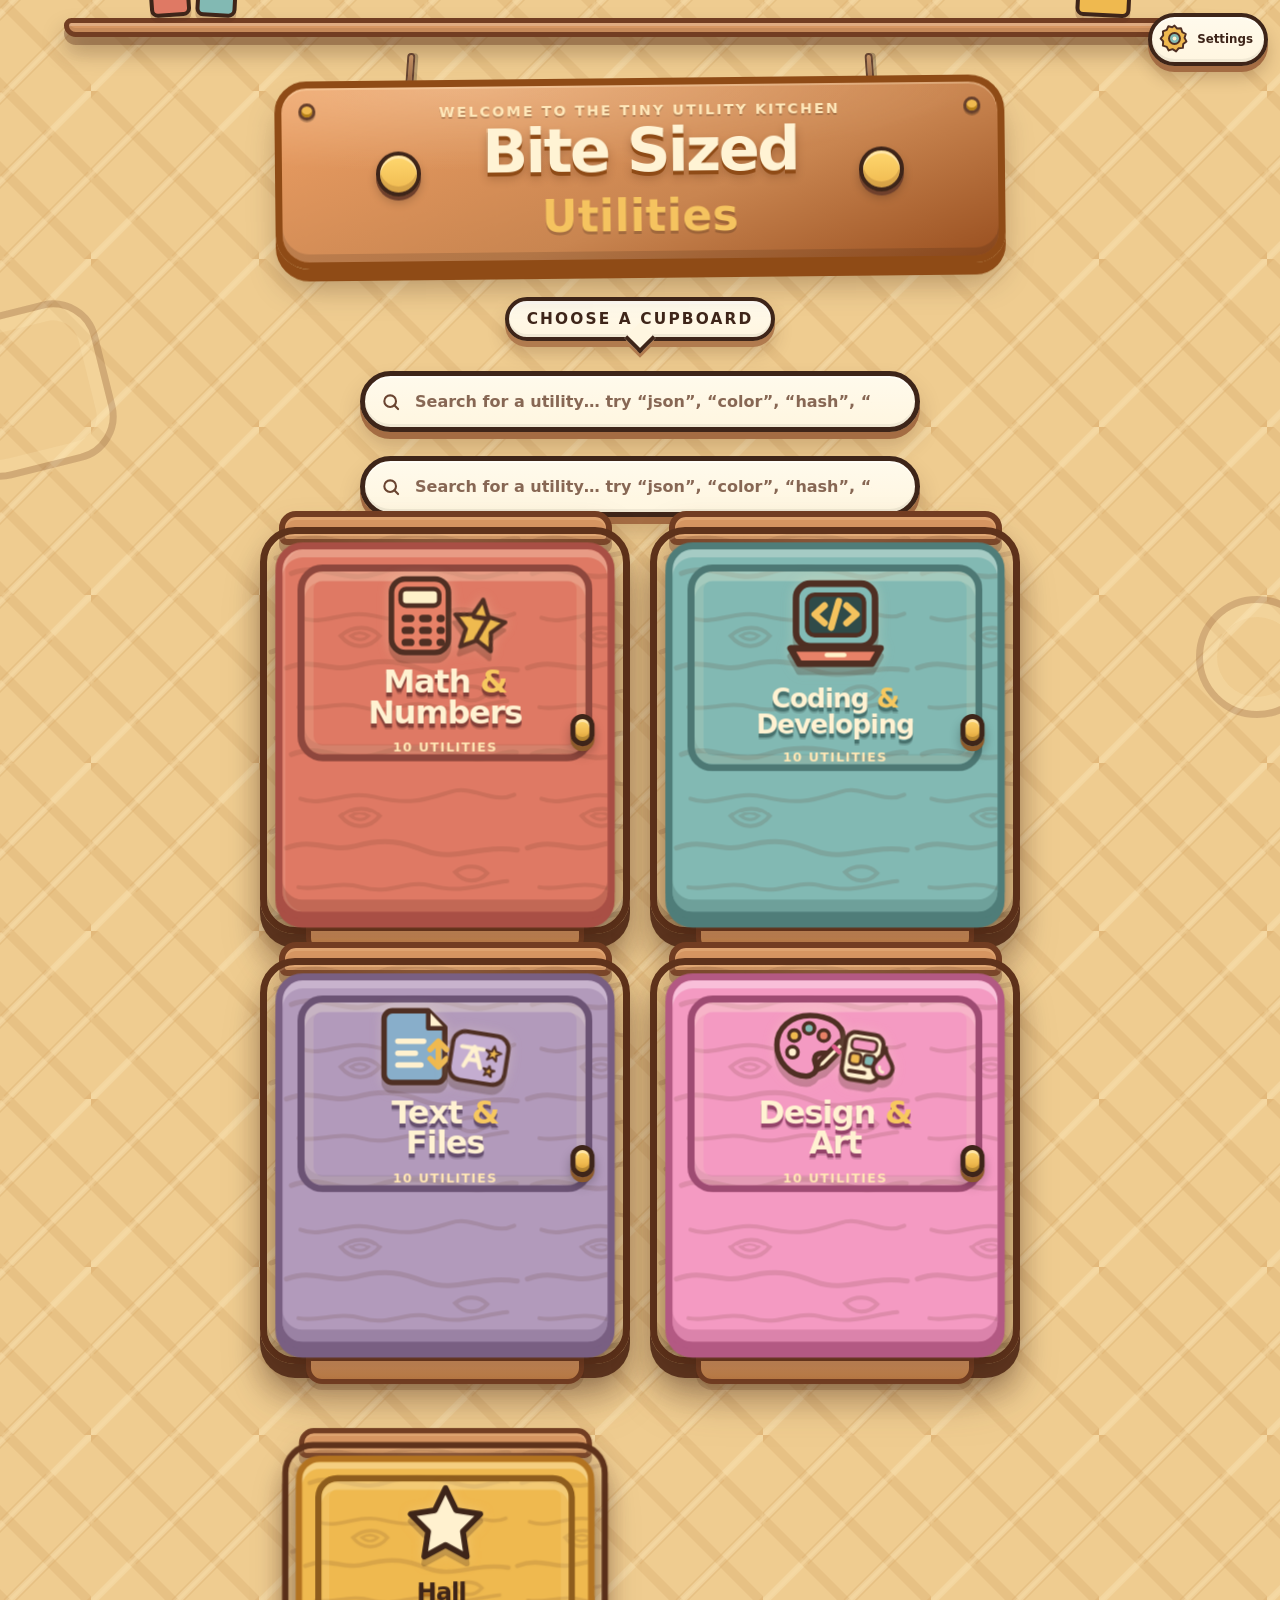
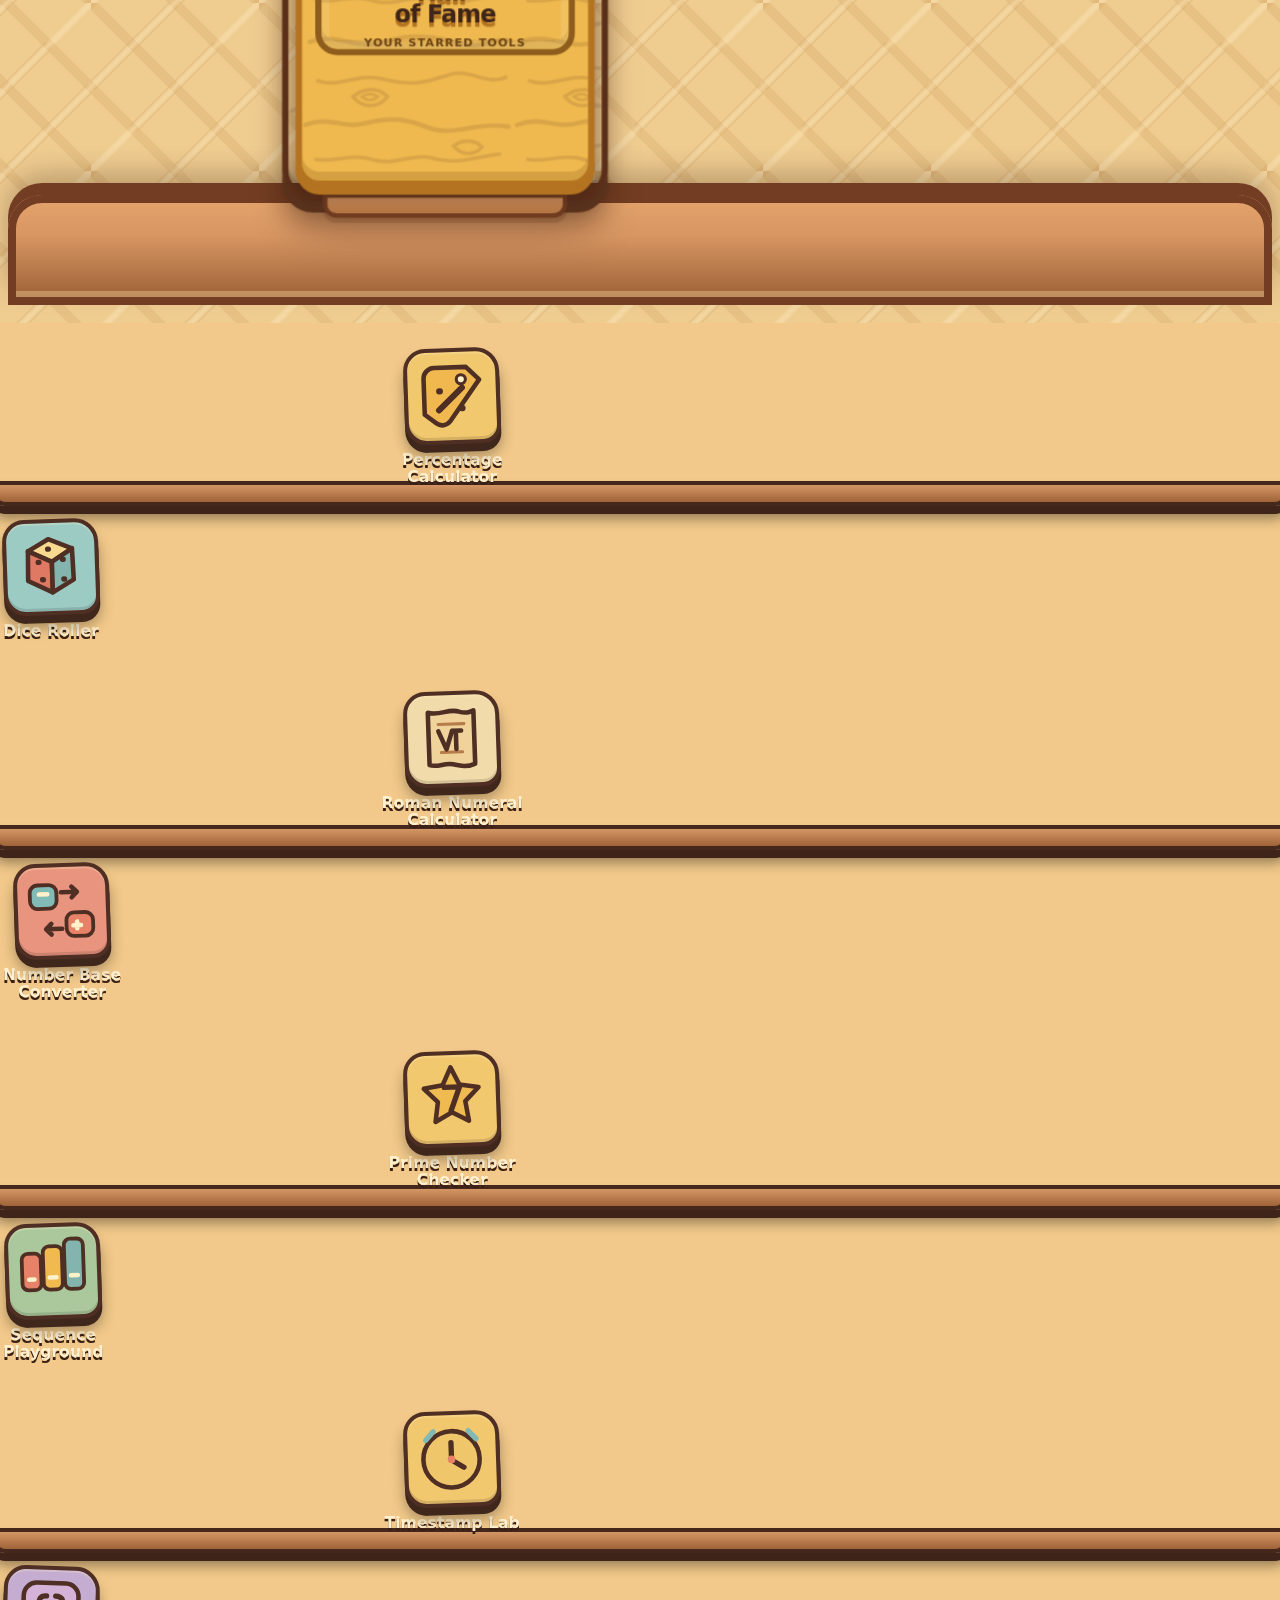
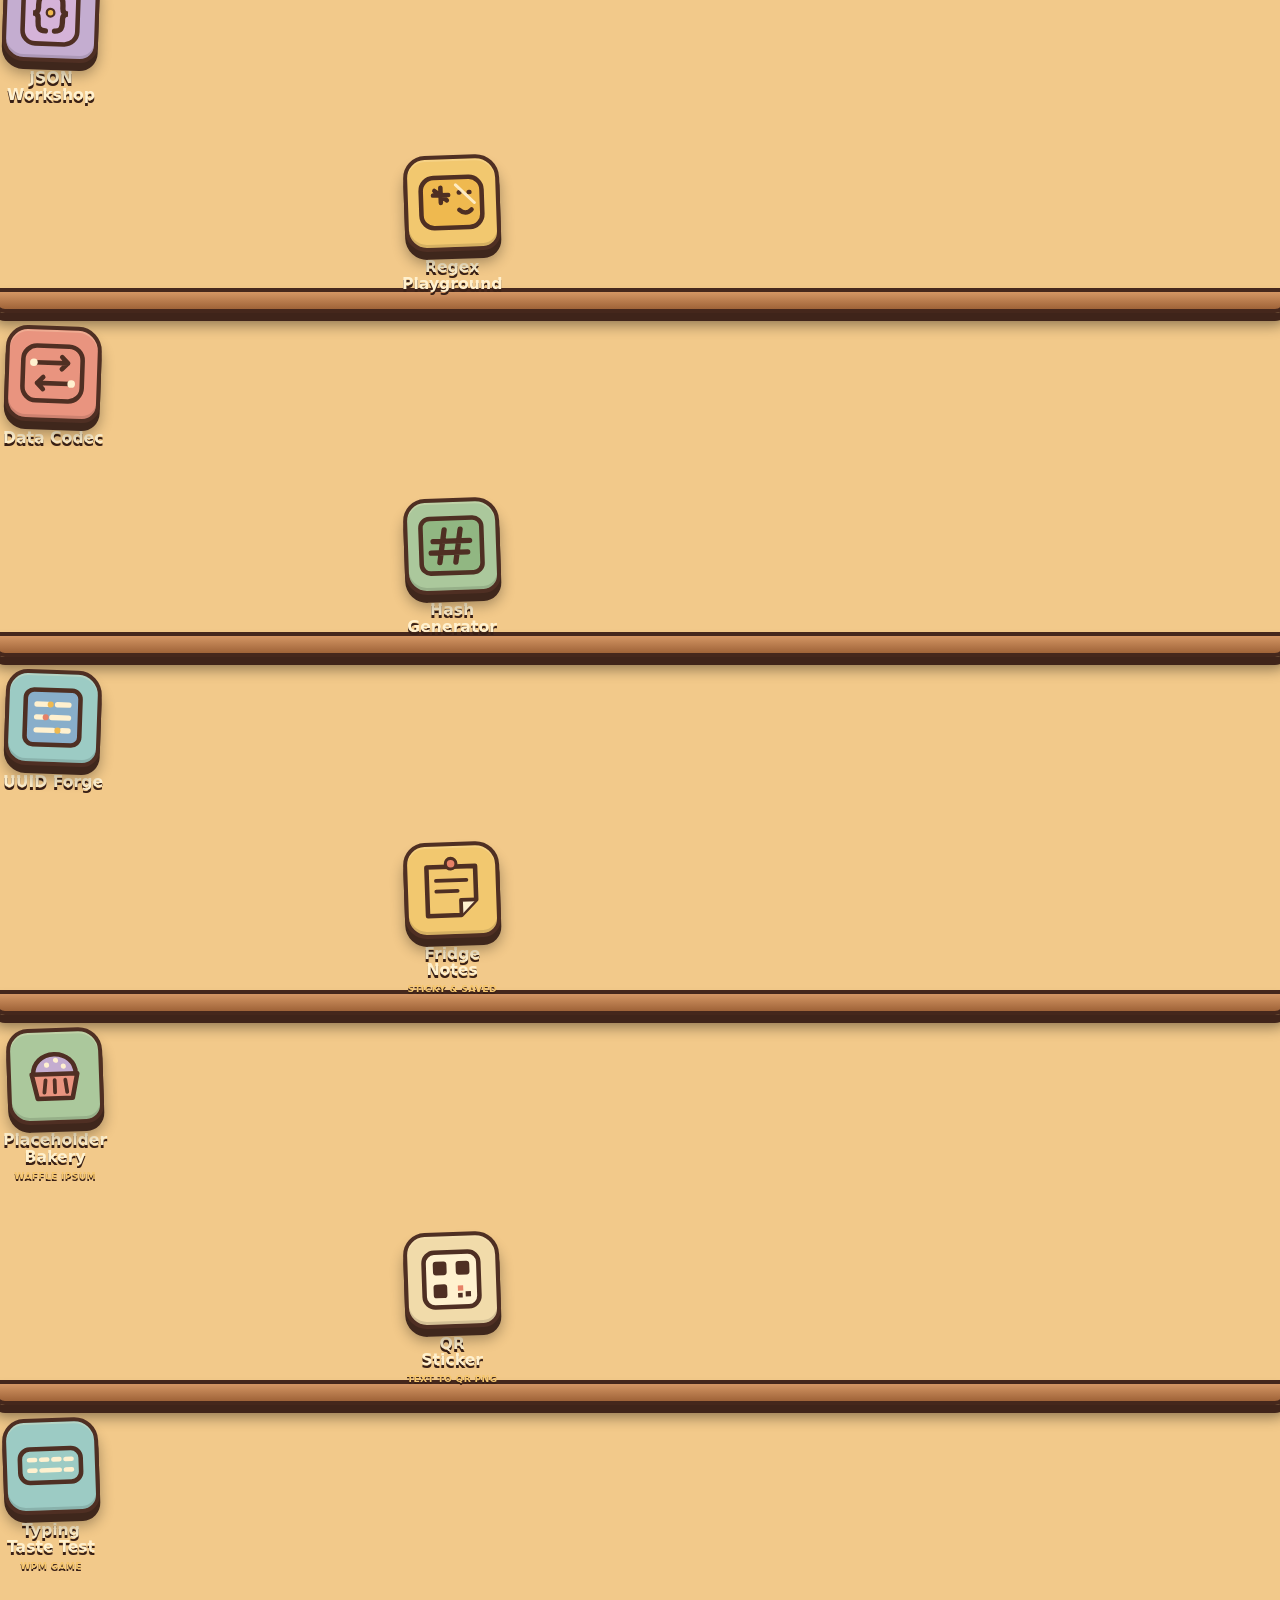
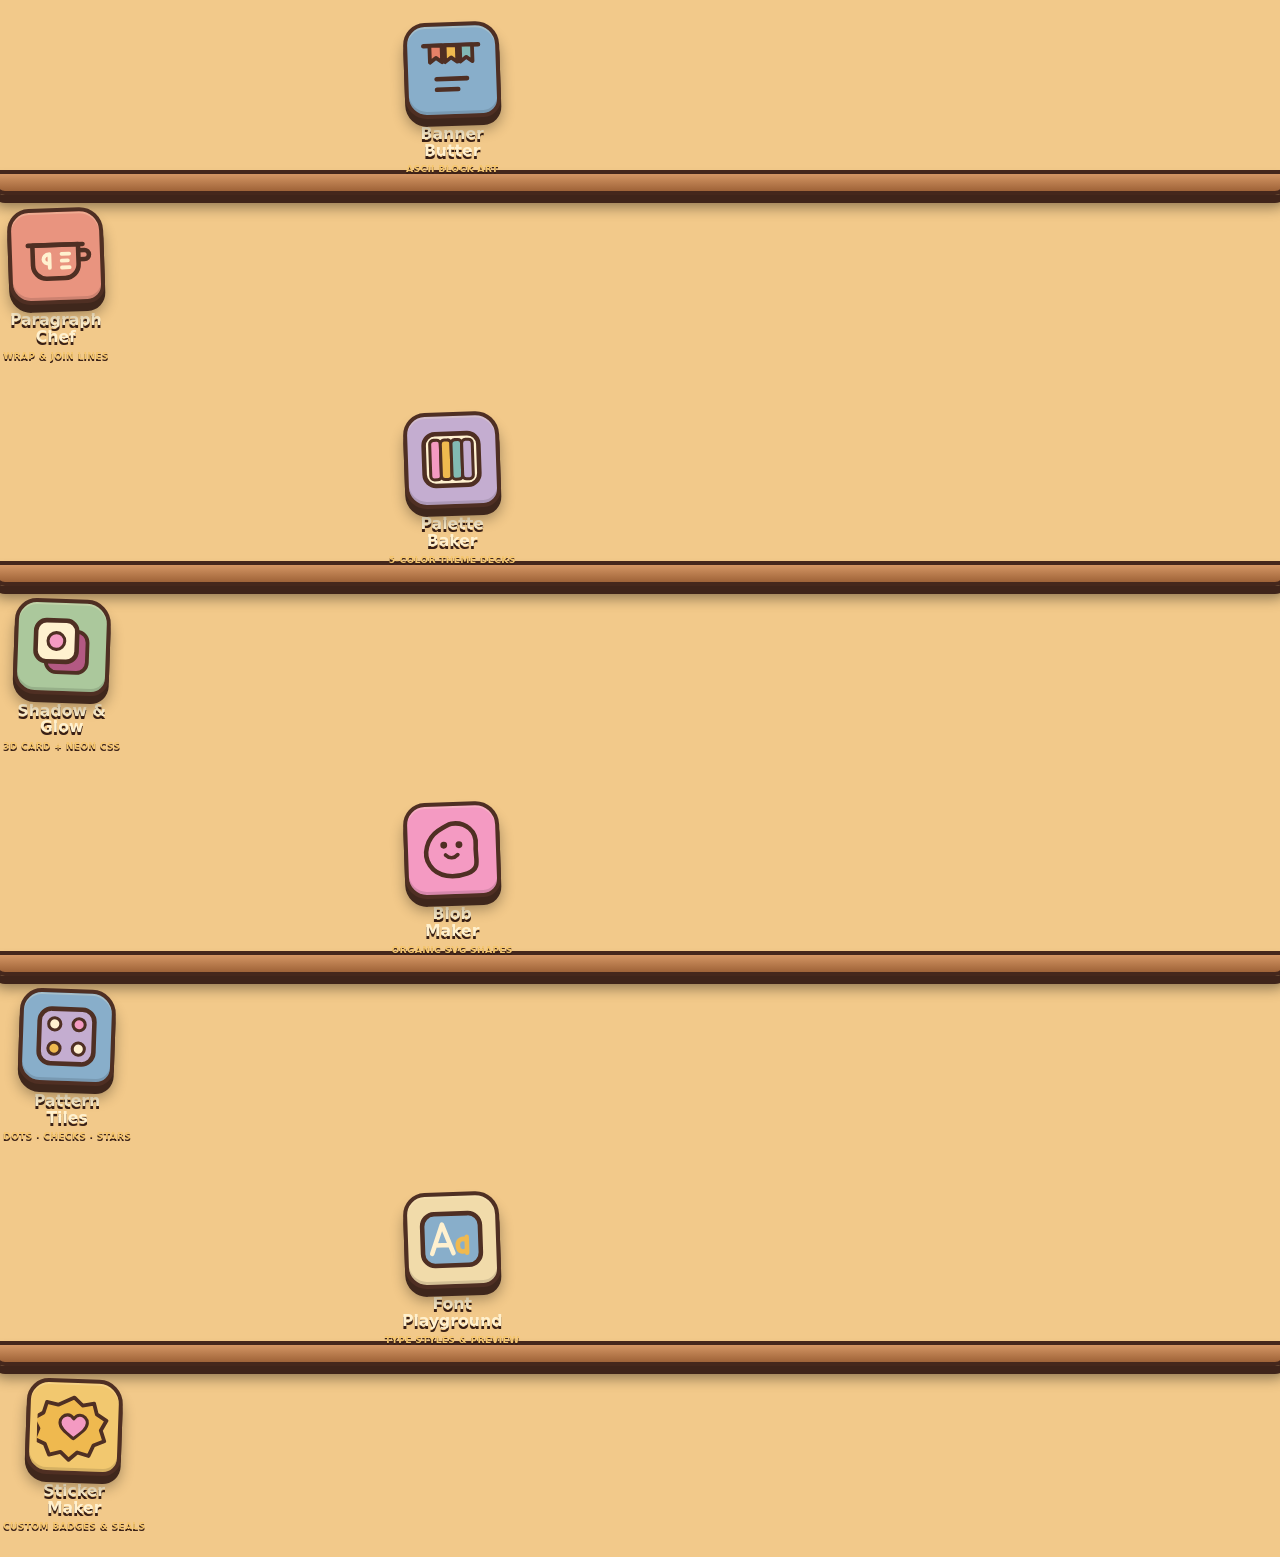
==== mirror/index.html @ 0e084670 "Add downloaded reference site" ====
<!DOCTYPE html>
<html lang="en" style="--theme-main: #c98550; --theme-main-dark: #8f4b16; --honey: #efb94f; --honey-dark: #b88218;"><head>
<meta charset="utf-8"/>
<meta content="width=device-width, initial-scale=1.0" name="viewport"/>
<meta content="no-cache, no-store, must-revalidate" http-equiv="Cache-Control"/>
<meta content="no-cache" http-equiv="Pragma"/>
<meta content="0" http-equiv="Expires"/>
<meta content="A cozy 2.5D kitchen filled with playful bite-sized utilities." name="description"/>
<title>Bite Sized Utilities</title>
<link href="assets/waffle-cup-mascot.webp" rel="icon"/>
<link href="game-v11-q3cd65e58e8.css" rel="stylesheet"/>
<link href="polish-q269fc20343.css" rel="stylesheet"/>
<link href="ui-polish-qba71053b59.css" rel="stylesheet"/>
</head>
<body>
<svg aria-hidden="true" class="svg-sprite">
<symbol id="icon-calculator" viewbox="0 0 96 96">
<rect fill="#e78167" height="80" rx="15" stroke="#4f2f23" stroke-width="6" width="62" x="17" y="8"></rect>
<rect fill="#fff1c9" height="18" rx="6" stroke="#4f2f23" stroke-width="5" width="42" x="27" y="19"></rect>
<path d="M32 51h6m13 0h6m13 0h1M32 64h6m13 0h6m13 0h1M32 77h6m13 0h6m13 0h1" stroke="#4f2f23" stroke-linecap="round" stroke-width="8"></path>
</symbol>
<symbol id="icon-graph" viewbox="0 0 96 96">
<rect fill="#82bbb6" height="70" rx="14" stroke="#4f2f23" stroke-width="6" width="78" x="9" y="12"></rect>
<path d="M24 23v45h54M24 56h54M24 41h54M41 23v45M59 23v45" fill="none" opacity=".9" stroke="#fff0cb" stroke-width="3"></path>
<path d="M25 64c10-2 13-20 23-19 10 2 10 13 18 10 7-3 8-22 14-25" fill="none" stroke="#b84f42" stroke-linecap="round" stroke-linejoin="round" stroke-width="7"></path>
</symbol>
<symbol id="icon-body" viewbox="0 0 96 96">
<path d="M20 83c0-19 11-31 28-31s28 12 28 31" fill="#91b783" stroke="#4f2f23" stroke-linecap="round" stroke-width="6"></path>
<circle cx="48" cy="27" fill="#f3b26d" r="17" stroke="#4f2f23" stroke-width="6"></circle>
<path d="M39 26h2m14 0h2M40 35c5 4 11 4 16 0" fill="none" stroke="#4f2f23" stroke-linecap="round" stroke-width="4"></path>
<path d="M48 59c-9-9-20 3-10 13l10 9 10-9c10-10-1-22-10-13Z" fill="#db6f65" stroke="#4f2f23" stroke-width="4"></path>
</symbol>
<symbol id="icon-fraction" viewbox="0 0 96 96">
<rect fill="#c6a8ca" height="76" rx="16" stroke="#4f2f23" stroke-width="6" width="60" x="18" y="10"></rect>
<path d="M30 49h36" stroke="#4f2f23" stroke-linecap="round" stroke-width="6"></path>
<circle cx="48" cy="30" fill="#fff1c9" r="9" stroke="#4f2f23" stroke-width="4"></circle>
<path d="M41 69h14" stroke="#fff1c9" stroke-linecap="round" stroke-width="10"></path>
</symbol>
<symbol id="icon-percent" viewbox="0 0 96 96">
<path d="M12 25a14 14 0 0 1 14-14h42l17 17-40 54a13 13 0 0 1-18 2L12 72Z" fill="#f0b84f" stroke="#4f2f23" stroke-linejoin="round" stroke-width="6"></path>
<circle cx="61" cy="27" fill="#fff1c9" r="6" stroke="#4f2f23" stroke-width="4"></circle>
<path d="M31 67 62 38M32 42h1m28 23h1" stroke="#4f2f23" stroke-linecap="round" stroke-width="8"></path>
</symbol>
<symbol id="icon-dice" viewbox="0 0 96 96">
<path d="m19 27 27-15 31 13-27 17Z" fill="#f7d98f" stroke="#4f2f23" stroke-linejoin="round" stroke-width="6"></path>
<path d="m19 27 31 15v40L18 66Z" fill="#df7964" stroke="#4f2f23" stroke-linejoin="round" stroke-width="6"></path>
<path d="m50 42 27-17 1 41-28 16Z" fill="#83b4ad" stroke="#4f2f23" stroke-linejoin="round" stroke-width="6"></path>
<path d="M32 42h1m4 23h1m26-26h1m0 26h1M45 25h1" stroke="#4f2f23" stroke-linecap="round" stroke-width="7"></path>
</symbol>
<symbol id="icon-roman" viewbox="0 0 96 96">
<path d="M18 13c15 5 28-5 41 0 9 3 14 1 19-1v70c-11 5-21 2-29 0-11-3-20 4-31 0Z" fill="#efd39b" stroke="#4f2f23" stroke-linejoin="round" stroke-width="6"></path>
<path d="M31 29h34M34 66h28" stroke="#b77c49" stroke-linecap="round" stroke-width="4"></path>
<path d="m31 38 10 24 8-24m5 0v24m-5-24h12" fill="none" stroke="#4f2f23" stroke-linecap="round" stroke-linejoin="round" stroke-width="6"></path>
</symbol>
<symbol id="icon-base" viewbox="0 0 96 96">
<rect fill="#82bbb6" height="31" rx="10" stroke="#4f2f23" stroke-width="5" width="35" x="7" y="14"></rect>
<rect fill="#e78167" height="31" rx="10" stroke="#4f2f23" stroke-width="5" width="35" x="54" y="51"></rect>
<path d="M48 24h21l-7-7m7 7-7 7M48 72H27l7 7m-7-7 7-7" fill="none" stroke="#4f2f23" stroke-linecap="round" stroke-linejoin="round" stroke-width="6"></path>
<path d="M19 26h11M68 63v9m-5-4h10" stroke="#fff1c9" stroke-linecap="round" stroke-width="6"></path>
</symbol>
<symbol id="icon-prime" viewbox="0 0 96 96">
<path d="m48 7 11 23 25 4-18 18 4 26-22-12-22 12 4-26-18-18 25-4Z" fill="#efba4f" stroke="#4f2f23" stroke-linejoin="round" stroke-width="6"></path>
<path d="M39 33h20L47 64" fill="none" stroke="#4f2f23" stroke-linecap="round" stroke-linejoin="round" stroke-width="7"></path>
</symbol>
<symbol id="icon-sequence" viewbox="0 0 96 96">
<rect fill="#e78167" height="48" rx="8" stroke="#4f2f23" stroke-width="5" width="25" x="8" y="25"></rect>
<rect fill="#f0ba50" height="57" rx="8" stroke="#4f2f23" stroke-width="5" width="25" x="36" y="16"></rect>
<rect fill="#83b4ad" height="66" rx="8" stroke="#4f2f23" stroke-width="5" width="25" x="64" y="7"></rect>
<path d="M17 59h7M44 57h9M72 55h9" stroke="#fff1c9" stroke-linecap="round" stroke-width="6"></path>
</symbol>
<symbol id="icon-codehub" viewbox="0 0 96 96">
<rect fill="#82bbb6" height="57" rx="13" stroke="#4f2f23" stroke-width="6" width="72" x="12" y="11"></rect>
<rect fill="#2f4b49" height="37" rx="7" stroke="#4f2f23" stroke-width="4" width="52" x="22" y="21"></rect>
<path d="m38 31-9 8 9 8m20-16 9 8-9 8m-7-20-7 24" fill="none" stroke="#f4c25d" stroke-linecap="round" stroke-linejoin="round" stroke-width="6"></path>
<path d="M7 70h82l-8 14H15Z" fill="#e78167" stroke="#4f2f23" stroke-linejoin="round" stroke-width="6"></path>
<path d="M40 76h16" stroke="#fff1c9" stroke-linecap="round" stroke-width="4"></path>
</symbol>
<symbol id="icon-json" viewbox="0 0 96 96">
<rect fill="#d5b3d8" height="80" rx="17" stroke="#4f2f23" stroke-width="6" width="72" x="12" y="8"></rect>
<path d="M42 25c-9 0-10 5-10 12v4c0 5-3 7-7 7 4 0 7 2 7 7v4c0 7 1 12 10 12M54 25c9 0 10 5 10 12v4c0 5 3 7 7 7-4 0-7 2-7 7v4c0 7-1 12-10 12" fill="none" stroke="#4f2f23" stroke-linecap="round" stroke-width="7"></path>
<circle cx="48" cy="47" fill="#efb94f" r="5" stroke="#4f2f23" stroke-width="3"></circle>
</symbol>
<symbol id="icon-regex" viewbox="0 0 96 96">
<rect fill="#efb94f" height="66" rx="17" stroke="#4f2f23" stroke-width="6" width="80" x="8" y="15"></rect>
<path d="M24 38h20M34 28v20m-8-16 16 13M58 35h1m12 0h1M58 58c5 5 11 5 16 0" fill="none" stroke="#4f2f23" stroke-linecap="round" stroke-width="6"></path>
<path d="m54 25 24 24" opacity=".9" stroke="#fff1cf" stroke-linecap="round" stroke-width="4"></path>
</symbol>
<symbol id="icon-codec" viewbox="0 0 96 96">
<rect fill="#e9947f" height="72" rx="18" stroke="#4f2f23" stroke-width="6" width="78" x="9" y="12"></rect>
<path d="M25 34h43l-8-8m8 8-8 8M71 61H28l8 8m-8-8 8-8" fill="none" stroke="#4f2f23" stroke-linecap="round" stroke-linejoin="round" stroke-width="6"></path>
<circle cx="23" cy="34" fill="#fff1cf" r="5"></circle>
<circle cx="73" cy="61" fill="#fff1cf" r="5"></circle>
</symbol>
<symbol id="icon-hash" viewbox="0 0 96 96">
<path d="M20 12h56a12 12 0 0 1 12 12v48a12 12 0 0 1-12 12H20A12 12 0 0 1 8 72V24a12 12 0 0 1 12-12Z" fill="#91b782" stroke="#4f2f23" stroke-width="6"></path>
<path d="m39 27-7 43m28-43-7 43M24 42h48M21 57h48" fill="none" stroke="#4f2f23" stroke-linecap="round" stroke-width="7"></path>
</symbol>
<symbol id="icon-uuid" viewbox="0 0 96 96">
<path d="M12 23a11 11 0 0 1 11-11h50a11 11 0 0 1 11 11v50a11 11 0 0 1-11 11H23a11 11 0 0 1-11-11Z" fill="#88aeca" stroke="#4f2f23" stroke-width="6"></path>
<path d="M27 31h15m12 0h15M27 48h8m12 0h22M27 65h22m12 0h8" stroke="#fff1cf" stroke-linecap="round" stroke-width="7"></path>
<circle cx="45" cy="31" fill="#efb94f" r="4"></circle><circle cx="39" cy="48" fill="#e78167" r="4"></circle><circle cx="55" cy="65" fill="#efb94f" r="4"></circle>
</symbol>
<symbol id="icon-jwt" viewbox="0 0 96 96">
<rect fill="#c4add0" height="62" rx="17" stroke="#4f2f23" stroke-width="6" width="80" x="8" y="17"></rect>
<rect fill="#e78167" height="38" rx="7" stroke="#4f2f23" stroke-width="4" width="20" x="18" y="29"></rect>
<rect fill="#efb94f" height="38" rx="7" stroke="#4f2f23" stroke-width="4" width="20" x="42" y="29"></rect>
<rect fill="#82b9b3" height="38" rx="6" stroke="#4f2f23" stroke-width="4" width="12" x="66" y="29"></rect>
<path d="M25 41h6m-6 12h6m24-12h1m-1 12h1" stroke="#fff1cf" stroke-linecap="round" stroke-width="5"></path>
</symbol>
<symbol id="icon-diff" viewbox="0 0 96 96">
<path d="M11 15h39a10 10 0 0 1 10 10v55H21A10 10 0 0 1 11 70Z" fill="#e9947f" stroke="#4f2f23" stroke-width="6"></path>
<path d="M39 20h36a10 10 0 0 1 10 10v51H49a10 10 0 0 1-10-10Z" fill="#91b782" stroke="#4f2f23" stroke-width="6"></path>
<path d="M52 39h21M52 53h21M52 67h12" stroke="#fff1cf" stroke-linecap="round" stroke-width="5"></path>
<path d="M18 43h13m-7-7v14" stroke="#4f2f23" stroke-linecap="round" stroke-width="5"></path>
</symbol>
<symbol id="icon-markdown" viewbox="0 0 96 96">
<rect fill="#88aeca" height="68" rx="17" stroke="#4f2f23" stroke-width="6" width="80" x="8" y="14"></rect>
<path d="M22 62V34l13 15 13-15v28M60 35v21m-9-9 9 10 10-10" fill="none" stroke="#fff1cf" stroke-linecap="round" stroke-linejoin="round" stroke-width="7"></path>
</symbol>
<symbol id="icon-timestamp" viewbox="0 0 96 96">
<circle cx="48" cy="49" fill="#f0c66b" r="37" stroke="#4f2f23" stroke-width="6"></circle>
<path d="M48 27v23l16 10" fill="none" stroke="#4f2f23" stroke-linecap="round" stroke-linejoin="round" stroke-width="7"></path>
<path d="M25 12 15 23m56-11 10 11" stroke="#82b9b3" stroke-linecap="round" stroke-width="7"></path>
<circle cx="48" cy="49" fill="#e78167" r="5"></circle>
</symbol>
<symbol id="icon-files" viewbox="0 0 96 96">
<path d="M18 9h39l18 18v51a9 9 0 0 1-9 9H18a9 9 0 0 1-9-9V18a9 9 0 0 1 9-9Z" fill="#88aeca" stroke="#4f2f23" stroke-linejoin="round" stroke-width="6"></path>
<path d="M57 9v19h18" fill="#fff1cf" stroke="#4f2f23" stroke-linejoin="round" stroke-width="5"></path>
<path d="M24 42h28m-28 13h19m-19 13h25" stroke="#fff1cf" stroke-linecap="round" stroke-width="6"></path>
<path d="m59 51 9-9 9 9m-9-9v27m9-8-9 9-9-9" fill="none" stroke="#efb94f" stroke-linecap="round" stroke-linejoin="round" stroke-width="6"></path>
</symbol>
<symbol id="icon-textfilters" viewbox="0 0 96 96">
<rect fill="#c4add0" height="70" rx="18" stroke="#4f2f23" stroke-width="6" width="80" x="8" y="13"></rect>
<path d="M22 35h31M28 62l12-29 12 29M32 52h16" fill="none" stroke="#fff1cf" stroke-linecap="round" stroke-linejoin="round" stroke-width="6"></path>
<path d="m68 28 3 7 8 2-7 4 1 8-6-5-7 4 3-8-6-5 8 1Zm-3 29 2 5 6 1-5 3 1 6-5-4-5 3 2-6-4-4 6 1Z" fill="#efb94f" stroke="#4f2f23" stroke-linejoin="round" stroke-width="3"></path>
</symbol>
<symbol id="icon-wordcount" viewbox="0 0 96 96">
<rect fill="#88aeca" height="52" rx="16" stroke="#4f2f23" stroke-width="6" width="68" x="14" y="30"></rect>
<circle cx="48" cy="56" fill="#fff1cf" r="15" stroke="#4f2f23" stroke-width="5"></circle>
<path d="m48 56 8-8" stroke="#e78167" stroke-linecap="round" stroke-width="5"></path>
<path d="M34 30c0-9 6-14 14-14s14 5 14 14" fill="none" stroke="#4f2f23" stroke-linecap="round" stroke-width="6"></path>
<path d="M30 68h-4m40 0h-4" stroke="#4f2f23" stroke-linecap="round" stroke-width="5"></path>
</symbol>
<symbol id="icon-findreplace" viewbox="0 0 96 96">
<circle cx="40" cy="40" fill="#9ccbc4" r="24" stroke="#4f2f23" stroke-width="6"></circle>
<path d="m58 58 18 18" stroke="#4f2f23" stroke-linecap="round" stroke-width="9"></path>
<path d="M31 44c0-7 5-11 10-11m14 14c-1 6-6 10-12 10" fill="none" stroke="#fff1cf" stroke-linecap="round" stroke-width="5"></path>
<path d="M41 27l3 6h-7Zm-1 32-3-6h7Z" fill="#fff1cf" stroke="#4f2f23" stroke-width="2"></path>
</symbol>
<symbol id="icon-notes" viewbox="0 0 96 96">
<path d="M16 18h64v44l-20 20H16Z" fill="#f2c86f" stroke="#4f2f23" stroke-linejoin="round" stroke-width="6"></path>
<path d="M80 62H60v20" fill="#fff1cf" stroke="#4f2f23" stroke-linejoin="round" stroke-width="5"></path>
<path d="M28 36h40M28 50h28" stroke="#4f2f23" stroke-linecap="round" stroke-width="5"></path>
<circle cx="48" cy="14" fill="#e78167" r="7" stroke="#4f2f23" stroke-width="4"></circle>
</symbol>
<symbol id="icon-bakery" viewbox="0 0 96 96">
<path d="M20 46c0-15 12-26 28-26s28 11 28 26" fill="#c4add0" stroke="#4f2f23" stroke-linecap="round" stroke-width="6"></path>
<path d="M18 46h60l-7 32H25Z" fill="#e9947f" stroke="#4f2f23" stroke-linejoin="round" stroke-width="6"></path>
<path d="M36 54l-2 16m14-16v16m14-16 2 16" stroke="#4f2f23" stroke-linecap="round" stroke-width="5"></path>
<circle cx="38" cy="34" fill="#fff1cf" r="3.4"></circle><circle cx="50" cy="28" fill="#fff1cf" r="3.4"></circle><circle cx="60" cy="36" fill="#fff1cf" r="3.4"></circle>
</symbol>
<symbol id="icon-qr" viewbox="0 0 96 96">
<rect fill="#fff1cf" height="72" rx="14" stroke="#4f2f23" stroke-width="6" width="72" x="12" y="12"></rect>
<rect fill="#4f2f23" height="18" rx="4" width="18" x="24" y="24"></rect><rect fill="#4f2f23" height="18" rx="4" width="18" x="54" y="24"></rect>
<rect fill="#4f2f23" height="18" rx="4" width="18" x="24" y="54"></rect><rect fill="#e78167" height="7" width="7" x="56" y="56"></rect>
<rect fill="#4f2f23" height="7" width="7" x="66" y="64"></rect><rect fill="#4f2f23" height="6" width="6" x="56" y="66"></rect>
</symbol>
<symbol id="icon-emoji" viewbox="0 0 96 96">
<circle cx="48" cy="48" fill="#f2c86f" r="34" stroke="#4f2f23" stroke-width="6"></circle>
<circle cx="37" cy="41" fill="#4f2f23" r="4.5"></circle><circle cx="59" cy="41" fill="#4f2f23" r="4.5"></circle>
<path d="M33 57c4 7 10 10 15 10s11-3 15-10" fill="none" stroke="#4f2f23" stroke-linecap="round" stroke-width="6"></path>
<circle cx="28" cy="52" fill="#e78167" opacity=".75" r="4"></circle><circle cx="68" cy="52" fill="#e78167" opacity=".75" r="4"></circle>
</symbol>
<symbol id="icon-typing" viewbox="0 0 96 96">
<rect fill="#9ccbc4" height="44" rx="13" stroke="#4f2f23" stroke-width="6" width="80" x="8" y="26"></rect>
<path d="M20 40h8m8 0h8m8 0h8m8 0h8M20 54h8m8 0h24m8 0h8" stroke="#fff1cf" stroke-linecap="round" stroke-width="6"></path>
</symbol>
<symbol id="icon-speedread" viewbox="0 0 96 96">
<path d="M48 26c-8-7-19-9-30-8v52c11-1 22 1 30 8 8-7 19-9 30-8V18c-11-1-22 1-30 8Z" fill="#88aeca" stroke="#4f2f23" stroke-linejoin="round" stroke-width="6"></path>
<path d="M48 26v52" stroke="#4f2f23" stroke-width="5"></path>
<path d="M26 36h12m-12 12h12m20-12h12m-12 12h12" stroke="#fff1cf" stroke-linecap="round" stroke-width="5"></path>
<path d="M10 12h20M6 20h16" stroke="#e78167" stroke-linecap="round" stroke-width="5"></path>
</symbol>
<symbol id="icon-sifter" viewbox="0 0 96 96">
<path d="M20 34h56l-8 30a14 14 0 0 1-13 10H41a14 14 0 0 1-13-10Z" fill="#9ccbc4" stroke="#4f2f23" stroke-linejoin="round" stroke-width="6"></path>
<path d="M14 34h68" stroke="#4f2f23" stroke-linecap="round" stroke-width="6"></path>
<path d="M36 46v16m12-16v16m12-16v16" stroke="#fff1cf" stroke-linecap="round" stroke-width="5"></path>
<circle cx="40" cy="76" fill="#efb94f" r="3"></circle><circle cx="52" cy="80" fill="#efb94f" r="3"></circle><circle cx="60" cy="74" fill="#efb94f" r="3"></circle>
</symbol>
<symbol id="icon-letterlab" viewbox="0 0 96 96">
<path d="M38 12h20M42 12v22L22 70a12 12 0 0 0 11 16h30a12 12 0 0 0 11-16L54 34V12" fill="#c4add0" stroke="#4f2f23" stroke-linejoin="round" stroke-width="6"></path>
<path d="M32 62h32l6 12a8 8 0 0 1-7 10H33a8 8 0 0 1-7-10Z" fill="#e78167" stroke="#4f2f23" stroke-linejoin="round" stroke-width="5"></path>
<path d="M42 70h12m-9 8h8" stroke="#fff1cf" stroke-linecap="round" stroke-width="5"></path>
</symbol>
<symbol id="icon-ladle" viewbox="0 0 96 96">
<path d="M64 12c6 10 6 22-2 32" fill="none" stroke="#4f2f23" stroke-linecap="round" stroke-width="7"></path>
<path d="M22 48h52v6a26 26 0 0 1-52 0Z" fill="#e9947f" stroke="#4f2f23" stroke-linejoin="round" stroke-width="6"></path>
<circle cx="38" cy="38" fill="#efb94f" r="4" stroke="#4f2f23" stroke-width="3"></circle>
<path d="m48 26 2 6 6 1-4 4 1 6-5-3-5 3 1-6-4-4 6-1Z" fill="#efb94f" stroke="#4f2f23" stroke-linejoin="round" stroke-width="3"></path>
</symbol>
<symbol id="icon-recipecards" viewbox="0 0 96 96">
<rect fill="#fff1cf" height="56" rx="10" stroke="#4f2f23" stroke-width="6" width="72" x="12" y="20"></rect>
<path d="M12 36h72" stroke="#4f2f23" stroke-width="5"></path>
<path d="M24 50h34m-34 12h24" stroke="#88aeca" stroke-linecap="round" stroke-width="5"></path>
<path d="M70 56c4-6 12-4 12 2 0 5-7 9-12 12-5-3-12-7-12-12 0-6 8-8 12-2Z" fill="#e78167" stroke="#4f2f23" stroke-linejoin="round" stroke-width="4"></path>
</symbol>
<symbol id="icon-wonders" viewbox="0 0 96 96">
<circle cx="48" cy="42" fill="#c4add0" r="28" stroke="#4f2f23" stroke-width="6"></circle>
<path d="M34 34c3-6 9-10 14-10" fill="none" stroke="#fff1cf" stroke-linecap="round" stroke-width="5"></path>
<path d="M30 74h36l6 10H24Z" fill="#efb94f" stroke="#4f2f23" stroke-linejoin="round" stroke-width="6"></path>
<path d="m58 30 3 6 6 1-4 4 1 6-6-3-5 3 1-6-4-4 6-1Z" fill="#fff1cf" stroke="#4f2f23" stroke-linejoin="round" stroke-width="3"></path>
</symbol>
<symbol id="icon-banner" viewbox="0 0 96 96">
<path d="M12 16h72" stroke="#4f2f23" stroke-linecap="round" stroke-width="6"></path>
<path d="M20 16h16v22l-8-6-8 6Z" fill="#e78167" stroke="#4f2f23" stroke-linejoin="round" stroke-width="5"></path>
<path d="M40 16h16v22l-8-6-8 6Z" fill="#efb94f" stroke="#4f2f23" stroke-linejoin="round" stroke-width="5"></path>
<path d="M60 16h16v22l-8-6-8 6Z" fill="#82b9b3" stroke="#4f2f23" stroke-linejoin="round" stroke-width="5"></path>
<path d="M28 60h40M28 74h28" stroke="#4f2f23" stroke-linecap="round" stroke-width="6"></path>
</symbol>
<symbol id="icon-reflow" viewbox="0 0 96 96">
<path d="M18 34h60v26a18 18 0 0 1-18 18H36a18 18 0 0 1-18-18Z" fill="#e9947f" stroke="#4f2f23" stroke-linejoin="round" stroke-width="6"></path>
<path d="M12 34h72" stroke="#4f2f23" stroke-linecap="round" stroke-width="6"></path>
<path d="M78 42h8a6 6 0 0 1 0 12h-8" fill="none" stroke="#4f2f23" stroke-width="6"></path>
<path d="M40 46v18m0-18c-6 0-8 4-8 7s3 6 8 5" fill="none" stroke="#fff1cf" stroke-linecap="round" stroke-width="5"></path>
<path d="M56 46h10m-10 9h8m-8 9h10" stroke="#fff1cf" stroke-linecap="round" stroke-width="5"></path>
</symbol>
<symbol id="icon-cipher" viewbox="0 0 96 96">
<path d="M40 12h16v14l10 12v38a10 10 0 0 1-10 10H40a10 10 0 0 1-10-10V38l10-12Z" fill="#c4add0" stroke="#4f2f23" stroke-linejoin="round" stroke-width="6"></path>
<path d="M30 52h36" stroke="#4f2f23" stroke-width="5"></path>
<circle cx="48" cy="64" fill="#efb94f" r="7" stroke="#4f2f23" stroke-width="4"></circle>
<path d="M48 68v8" stroke="#4f2f23" stroke-linecap="round" stroke-width="5"></path>
</symbol>
<symbol id="icon-artstudio" viewbox="0 0 96 96">
<path d="M48 14c-21 0-36 14-36 32 0 18 14 34 32 34 6 0 11-4 11-9 0-3-2-6-2-9 0-4 3-7 7-7h6c10 0 18-8 18-18 0-13-15-23-36-23Z" fill="#f49ac2" stroke="#4f2f23" stroke-linejoin="round" stroke-width="6"></path>
<circle cx="31" cy="36" fill="#efb94f" r="6" stroke="#4f2f23" stroke-width="4"></circle>
<circle cx="47" cy="28" fill="#82b9b3" r="6" stroke="#4f2f23" stroke-width="4"></circle>
<circle cx="63" cy="36" fill="#e78167" r="6" stroke="#4f2f23" stroke-width="4"></circle>
<circle cx="29" cy="54" fill="#fff1cf" r="6" stroke="#4f2f23" stroke-width="4"></circle>
<path d="m58 64 22-22 6 6-22 22-10 4Z" fill="#fff1cf" stroke="#4f2f23" stroke-linejoin="round" stroke-width="5"></path>
<path d="m74 48 6 6" stroke="#e05a8b" stroke-linecap="round" stroke-width="5"></path>
</symbol>
<symbol id="icon-colorpicker" viewbox="0 0 96 96">
<rect fill="#fff1cf" height="68" rx="14" stroke="#4f2f23" stroke-width="6" width="54" x="12" y="14"></rect>
<rect fill="#f49ac2" height="16" rx="6" stroke="#4f2f23" stroke-width="4" width="36" x="21" y="23"></rect>
<rect fill="#efb94f" height="16" rx="5" stroke="#4f2f23" stroke-width="4" width="16" x="21" y="44"></rect>
<rect fill="#82b9b3" height="16" rx="5" stroke="#4f2f23" stroke-width="4" width="16" x="41" y="44"></rect>
<path d="M23 70h22" stroke="#4f2f23" stroke-linecap="round" stroke-width="6"></path>
<path d="M70 30c0 11 14 19 14 29a14 14 0 0 1-28 0c0-10 14-18 14-29Z" fill="#f49ac2" stroke="#4f2f23" stroke-linejoin="round" stroke-width="6"></path>
<path d="M65 58c0 4 3 7 6 7" fill="none" stroke="#fff1cf" stroke-linecap="round" stroke-width="4"></path>
</symbol>
<symbol id="icon-pixelart" viewbox="0 0 96 96">
<rect fill="#fff1cf" height="72" rx="14" stroke="#4f2f23" stroke-width="6" width="72" x="12" y="12"></rect>
<rect fill="#f49ac2" height="16" stroke="#4f2f23" stroke-width="4" width="16" x="22" y="24"></rect>
<rect fill="#f49ac2" height="16" stroke="#4f2f23" stroke-width="4" width="16" x="58" y="24"></rect>
<rect fill="#e05a8b" height="16" stroke="#4f2f23" stroke-width="4" width="52" x="22" y="40"></rect>
<rect fill="#efb94f" height="16" stroke="#4f2f23" stroke-width="4" width="20" x="38" y="56"></rect>
</symbol>
<symbol id="icon-gradient" viewbox="0 0 96 96">
<rect fill="#f49ac2" height="68" rx="16" stroke="#4f2f23" stroke-width="6" width="76" x="10" y="14"></rect>
<path d="M13 48c18-12 34 10 70-8v26a12 12 0 0 1-12 12H25a12 12 0 0 1-12-12Z" fill="#efb94f" stroke="#4f2f23" stroke-width="5"></path>
<circle cx="32" cy="31" fill="#fff1cf" r="8" stroke="#4f2f23" stroke-width="4"></circle>
<path d="M54 28h18M58 38h14" stroke="#fff1cf" stroke-linecap="round" stroke-width="5"></path>
</symbol>
<symbol id="icon-palette" viewbox="0 0 96 96">
<rect fill="#fff1cf" height="68" rx="15" stroke="#4f2f23" stroke-width="6" width="72" x="12" y="14"></rect>
<rect fill="#f49ac2" height="52" rx="5" stroke="#4f2f23" stroke-width="4" width="14" x="20" y="22"></rect>
<rect fill="#efb94f" height="52" rx="5" stroke="#4f2f23" stroke-width="4" width="14" x="34" y="22"></rect>
<rect fill="#82b9b3" height="52" rx="5" stroke="#4f2f23" stroke-width="4" width="14" x="48" y="22"></rect>
<rect fill="#c4add0" height="52" rx="5" stroke="#4f2f23" stroke-width="4" width="14" x="62" y="22"></rect>
</symbol>
<symbol id="icon-boxshadow" viewbox="0 0 96 96">
<rect fill="#b35983" height="54" rx="14" stroke="#4f2f23" stroke-width="5" width="54" x="28" y="28"></rect>
<rect fill="#fff1cf" height="54" rx="14" stroke="#4f2f23" stroke-width="6" width="54" x="14" y="14"></rect>
<circle cx="41" cy="41" fill="#f49ac2" r="11" stroke="#4f2f23" stroke-width="4"></circle>
</symbol>
<symbol id="icon-blobmaker" viewbox="0 0 96 96">
<path d="M49 14c19-2 33 11 31 29-2 17 7 31-12 37-18 6-39 4-49-12-10-15-2-36 12-45 6-4 12-8 18-9Z" fill="#f49ac2" stroke="#4f2f23" stroke-linejoin="round" stroke-width="6"></path>
<circle cx="38" cy="42" fill="#4f2f23" r="4.5"></circle>
<circle cx="58" cy="42" fill="#4f2f23" r="4.5"></circle>
<path d="M40 55c5 5 11 5 16 0" fill="none" stroke="#4f2f23" stroke-linecap="round" stroke-width="5"></path>
</symbol>
<symbol id="icon-pattern" viewbox="0 0 96 96">
<rect fill="#c4add0" height="72" rx="16" stroke="#4f2f23" stroke-width="6" width="72" x="12" y="12"></rect>
<circle cx="32" cy="32" fill="#fff1cf" r="8" stroke="#4f2f23" stroke-width="4"></circle>
<circle cx="64" cy="32" fill="#f49ac2" r="8" stroke="#4f2f23" stroke-width="4"></circle>
<circle cx="32" cy="64" fill="#efb94f" r="8" stroke="#4f2f23" stroke-width="4"></circle>
<circle cx="64" cy="64" fill="#fff1cf" r="8" stroke="#4f2f23" stroke-width="4"></circle>
</symbol>
<symbol id="icon-fontpair" viewbox="0 0 96 96">
<rect fill="#88aeca" height="68" rx="16" stroke="#4f2f23" stroke-width="6" width="76" x="10" y="14"></rect>
<path d="M22 66 36 28l14 38M26 55h20" fill="none" stroke="#fff1cf" stroke-linecap="round" stroke-linejoin="round" stroke-width="6"></path>
<path d="M68 45v21m0-16c-4-4-12-3-12 6s8 10 12 6" fill="none" stroke="#efb94f" stroke-linecap="round" stroke-linejoin="round" stroke-width="6"></path>
</symbol>
<symbol id="icon-stickermaker" viewbox="0 0 96 96">
<path d="m48 10 11 10 15-3 4 14 13 8-7 13 5 14-14 6-6 14-15-4-11 10-11-10-15 4-6-14-14-6 5-14-7-13 13-8 4-14 15 3Z" fill="#efb94f" stroke="#4f2f23" stroke-linejoin="round" stroke-width="5"></path>
<path d="M48 64c-9-7-18-13-18-21 0-6 5-10 10-10 4 0 6 2 8 5 2-3 4-5 8-5 5 0 10 4 10 10 0 8-9 14-18 21Z" fill="#f49ac2" stroke="#4f2f23" stroke-linejoin="round" stroke-width="4"></path>
</symbol>
<symbol id="icon-settings" viewbox="0 0 96 96">
<path d="m48 8 8 9 12-1 4 12 11 6-4 12 6 11-10 8-1 12-13 1-8 10-11-7-12 4-6-11-12-4 1-13-8-9 8-10-1-12 12-5 5-11 12 3Z" fill="#efb94f" stroke="#4f2f23" stroke-linejoin="round" stroke-width="6"></path>
<circle cx="48" cy="48" fill="#82b9b3" r="17" stroke="#4f2f23" stroke-width="6"></circle>
<circle cx="48" cy="48" fill="#fff1cf" r="6"></circle>
</symbol>
<symbol id="icon-close" viewbox="0 0 48 48">
<path d="m14 14 20 20m0-20L14 34" stroke="currentColor" stroke-linecap="round" stroke-width="7"></path>
</symbol>
</svg>
<section aria-labelledby="homeTitle" class="home-screen" id="homeScreen">
<button aria-label="Bounce the waffle kitchen wall" class="home-wall" id="homeWall"></button>
<div aria-hidden="true" class="home-top-shelf">
<span></span><span></span><span></span>
</div>
<header class="home-header">
<div aria-hidden="true" class="hanging-rope hanging-rope-left"></div>
<div aria-hidden="true" class="hanging-rope hanging-rope-right"></div>
<div class="title-sign home-title-sign">
<span aria-hidden="true" class="home-title-bite">•</span>
<div>
<p>Welcome to the tiny utility kitchen</p>
<h1 id="homeTitle">Bite Sized<br/><span>Utilities</span></h1>
</div>
<span aria-hidden="true" class="home-title-bite">•</span>
</div>
</header>
<main class="home-kitchen">
<div class="home-stage home-stage-two">
<div class="home-category-area">
<p class="home-prompt">Choose a cupboard</p><div class="bite-home-search">
<label aria-hidden="true" class="bite-hs-label" for="biteHomeSearchInput">
<svg height="20" viewbox="0 0 24 24" width="20"><circle cx="11" cy="11" fill="none" r="7" stroke="currentColor" stroke-width="2.5"></circle><path d="m16 16 4.5 4.5" stroke="currentColor" stroke-linecap="round" stroke-width="2.5"></path></svg>
</label>
<input autocomplete="off" class="bite-hs-input" id="biteHomeSearchInput" placeholder="Search for a utility… try “json”, “color”, “hash”, “qr”" spellcheck="false" type="search"/>
<button aria-label="Clear search" class="bite-hs-clear" hidden="" id="biteHomeSearchClear">×</button>
</div><div class="bite-home-results" hidden="" id="biteHomeResults"></div>
<div class="home-category-grid">
<div class="home-category-slot">
<div class="home-cupboard" id="mathHomeCupboard">
<div aria-hidden="true" class="home-cupboard-crown"></div>
<div class="home-cupboard-frame">
<div class="home-cupboard-inside">
<span class="home-inside-icon"><svg><use href="#icon-calculator"></use></svg></span>
<strong>Math &amp; Numbers</strong>
<span>10 tools ready!</span>
<span aria-hidden="true" class="home-shelf-board"></span>
</div>
<button aria-expanded="false" aria-label="Open the Math and Numbers cupboard" class="home-cupboard-door" id="openMathCupboard">
<span class="home-door-inset">
<span aria-hidden="true" class="home-door-icons">
<svg><use href="#icon-calculator"></use></svg>
<svg><use href="#icon-prime"></use></svg>
</span>
<strong>Math <span>&amp;</span><br/>Numbers</strong>
<small>10 utilities</small>
</span>
<span aria-hidden="true" class="home-door-knob"></span>
</button>
</div>
</div>
</div>
<div class="home-category-slot">
<div class="home-cupboard home-cupboard-code" id="codingHomeCupboard">
<div aria-hidden="true" class="home-cupboard-crown"></div>
<div class="home-cupboard-frame">
<div class="home-cupboard-inside">
<span class="home-inside-icon"><svg><use href="#icon-codehub"></use></svg></span>
<strong>Coding &amp; Developing</strong>
<span>10 tools ready!</span>
<span aria-hidden="true" class="home-shelf-board"></span>
</div>
<button aria-expanded="false" aria-label="Open the Coding and Developing cupboard" class="home-cupboard-door" id="openCodingCupboard">
<span class="home-door-inset">
<span aria-hidden="true" class="home-door-icons home-door-icons-single">
<svg><use href="#icon-codehub"></use></svg>
</span>
<strong>Coding <span>&amp;</span><br/>Developing</strong>
<small>10 utilities</small>
</span>
<span aria-hidden="true" class="home-door-knob"></span>
</button>
</div>
</div>
</div>
<div class="home-category-slot home-category-slot-text">
<div class="home-cupboard home-cupboard-text" id="textHomeCupboard">
<div aria-hidden="true" class="home-cupboard-crown"></div>
<div class="home-cupboard-frame">
<div class="home-cupboard-inside">
<span class="home-inside-icon"><svg><use href="#icon-files"></use></svg></span>
<strong>Text &amp; Files</strong>
<span>10 tools ready!</span>
<span aria-hidden="true" class="home-shelf-board"></span>
</div>
<button aria-expanded="false" aria-label="Open the Text and Files cupboard" class="home-cupboard-door" id="openTextCupboard">
<span class="home-door-inset">
<span aria-hidden="true" class="home-door-icons">
<svg><use href="#icon-files"></use></svg>
<svg><use href="#icon-textfilters"></use></svg>
</span>
<strong>Text <span>&amp;</span><br/>Files</strong>
<small>10 utilities</small>
</span>
<span aria-hidden="true" class="home-door-knob"></span>
</button>
</div>
</div>
</div>
<div class="home-category-slot home-category-slot-design">
<div class="home-cupboard home-cupboard-design" id="designHomeCupboard">
<div aria-hidden="true" class="home-cupboard-crown"></div>
<div class="home-cupboard-frame">
<div class="home-cupboard-inside">
<span class="home-inside-icon"><svg><use href="#icon-artstudio"></use></svg></span>
<strong>Design &amp; Art</strong>
<span>10 tools ready!</span>
<span aria-hidden="true" class="home-shelf-board"></span>
</div>
<button aria-expanded="false" aria-label="Open the Design and Art cupboard" class="home-cupboard-door" id="openDesignCupboard">
<span class="home-door-inset">
<span aria-hidden="true" class="home-door-icons">
<svg><use href="#icon-artstudio"></use></svg>
<svg><use href="#icon-colorpicker"></use></svg>
</span>
<strong>Design <span>&amp;</span><br/>Art</strong>
<small>10 utilities</small>
</span>
<span aria-hidden="true" class="home-door-knob"></span>
</button>
</div>
</div>
</div>
<div class="home-category-slot home-category-slot-hof">
<div class="home-cupboard home-cupboard-hof hof-cupboard-small" id="hofHomeCupboard">
<div aria-hidden="true" class="home-cupboard-crown"></div>
<div class="home-cupboard-frame">
<div class="home-cupboard-inside">
<span class="home-inside-icon" style="background:var(--honey);">
<svg height="70" viewbox="0 0 96 96" width="70"><path d="m48 7 11 23 25 4-18 18 4 26-22-12-22 12 4-26-18-18 25-4Z" fill="#fff1cf" stroke="#3e2519" stroke-linejoin="round" stroke-width="6"></path></svg>
</span>
<strong>Hall of Fame</strong>
<span id="hofCountLabel">Star tools with ⋮</span>
<span aria-hidden="true" class="home-shelf-board"></span>
</div>
<button aria-expanded="false" aria-label="Open Hall of Fame" class="home-cupboard-door" id="openHofCupboard">
<span class="home-door-inset">
<span aria-hidden="true" class="home-door-icons home-door-icons-single">
<svg viewbox="0 0 96 96"><path d="m48 7 11 23 25 4-18 18 4 26-22-12-22 12 4-26-18-18 25-4Z" fill="#fff1cf" stroke="#3e2519" stroke-linejoin="round" stroke-width="6"></path></svg>
</span>
<strong>Hall<span> </span><br/>of Fame</strong>
<small>Your starred tools</small>
</span>
<span aria-hidden="true" class="home-door-knob"></span>
</button>
</div>
</div></div></div>
</div>
</div>
<div aria-hidden="true" class="home-counter"></div>
</main>
</section>
<div class="game-world math-screen category-screen" data-category-screen="math" hidden="" id="gameWorld">
<button aria-label="Bounce the waffle wall" class="waffle-backdrop" id="waffleBackdrop"></button>
<nav aria-label="Kitchen navigation" class="math-nav">
<button class="back-home-button" id="backHome">
<span aria-hidden="true">←</span>
          Home kitchen
        </button>
</nav>
<header class="kitchen-header category-header">
<div aria-hidden="true" class="hanging-rope hanging-rope-left"></div>
<div aria-hidden="true" class="hanging-rope hanging-rope-right"></div>
<div class="title-sign">
<span aria-hidden="true" class="title-doodle">×</span>
<div>
<p>One cupboard. Ten tools.</p>
<h1>Math <span>&amp;</span> Numbers</h1>
</div>
<span aria-hidden="true" class="title-doodle">÷</span>
</div>
</header>
<main class="category-cabinet-scene">
<section aria-label="Open Math and Numbers cupboard containing ten utilities" class="open-category-cabinet math-category-cabinet">
<div aria-hidden="true" class="category-cabinet-crown"></div>
<div class="category-cabinet-frame">
<div class="category-cabinet-back">
<div class="category-shelf">
<button aria-label="Open Calculator" class="shelf-utility" data-pin-injected="1" data-tool="calculator">
<span class="utility-art utility-art-coral"><svg><use href="#icon-calculator"></use></svg></span>
<span>Calculator</span>
<div class="utility-pin-menu">
<button aria-label="Pin options" class="pin-dot">⋮</button>
<div class="pin-pop" hidden="">
<button class="pin-opt" data-pin="top">📌 Pin to top of cupboard</button>
<button class="pin-opt" data-pin="hof">★ Add to Hall of Fame</button>
</div></div></button>
<button aria-label="Open Graphing Calculator" class="shelf-utility" data-pin-injected="1" data-tool="graph">
<span class="utility-art utility-art-teal"><svg><use href="#icon-graph"></use></svg></span>
<span>Graphing<br/>Calculator</span>
<div class="utility-pin-menu">
<button aria-label="Pin options" class="pin-dot">⋮</button>
<div class="pin-pop" hidden="">
<button class="pin-opt" data-pin="top">📌 Pin to top of cupboard</button>
<button class="pin-opt" data-pin="hof">★ Add to Hall of Fame</button>
</div></div></button>
</div>
<div class="category-shelf">
<button aria-label="Open Bodily Calculator" class="shelf-utility" data-pin-injected="1" data-tool="body">
<span class="utility-art utility-art-sage"><svg><use href="#icon-body"></use></svg></span>
<span>Bodily<br/>Calculator</span>
<div class="utility-pin-menu">
<button aria-label="Pin options" class="pin-dot">⋮</button>
<div class="pin-pop" hidden="">
<button class="pin-opt" data-pin="top">📌 Pin to top of cupboard</button>
<button class="pin-opt" data-pin="hof">★ Add to Hall of Fame</button>
</div></div></button>
<button aria-label="Open Fraction Calculator" class="shelf-utility" data-pin-injected="1" data-tool="fraction">
<span class="utility-art utility-art-lilac"><svg><use href="#icon-fraction"></use></svg></span>
<span>Fraction<br/>Calculator</span>
<div class="utility-pin-menu">
<button aria-label="Pin options" class="pin-dot">⋮</button>
<div class="pin-pop" hidden="">
<button class="pin-opt" data-pin="top">📌 Pin to top of cupboard</button>
<button class="pin-opt" data-pin="hof">★ Add to Hall of Fame</button>
</div></div></button>
</div>
<div class="category-shelf">
<button aria-label="Open Percentage Calculator" class="shelf-utility" data-pin-injected="1" data-tool="percentage">
<span class="utility-art utility-art-honey"><svg><use href="#icon-percent"></use></svg></span>
<span>Percentage<br/>Calculator</span>
<div class="utility-pin-menu">
<button aria-label="Pin options" class="pin-dot">⋮</button>
<div class="pin-pop" hidden="">
<button class="pin-opt" data-pin="top">📌 Pin to top of cupboard</button>
<button class="pin-opt" data-pin="hof">★ Add to Hall of Fame</button>
</div></div></button>
<button aria-label="Open Dice Roller" class="shelf-utility" data-pin-injected="1" data-tool="dice">
<span class="utility-art utility-art-teal"><svg><use href="#icon-dice"></use></svg></span>
<span>Dice Roller</span>
<div class="utility-pin-menu">
<button aria-label="Pin options" class="pin-dot">⋮</button>
<div class="pin-pop" hidden="">
<button class="pin-opt" data-pin="top">📌 Pin to top of cupboard</button>
<button class="pin-opt" data-pin="hof">★ Add to Hall of Fame</button>
</div></div></button>
</div>
<div class="category-shelf">
<button aria-label="Open Roman Numeral Calculator" class="shelf-utility" data-pin-injected="1" data-tool="roman">
<span class="utility-art utility-art-parchment"><svg><use href="#icon-roman"></use></svg></span>
<span>Roman Numeral<br/>Calculator</span>
<div class="utility-pin-menu">
<button aria-label="Pin options" class="pin-dot">⋮</button>
<div class="pin-pop" hidden="">
<button class="pin-opt" data-pin="top">📌 Pin to top of cupboard</button>
<button class="pin-opt" data-pin="hof">★ Add to Hall of Fame</button>
</div></div></button>
<button aria-label="Open Number Base Converter" class="shelf-utility" data-pin-injected="1" data-tool="base">
<span class="utility-art utility-art-coral"><svg><use href="#icon-base"></use></svg></span>
<span>Number Base<br/>Converter</span>
<div class="utility-pin-menu">
<button aria-label="Pin options" class="pin-dot">⋮</button>
<div class="pin-pop" hidden="">
<button class="pin-opt" data-pin="top">📌 Pin to top of cupboard</button>
<button class="pin-opt" data-pin="hof">★ Add to Hall of Fame</button>
</div></div></button>
</div>
<div class="category-shelf">
<button aria-label="Open Prime Number Checker" class="shelf-utility" data-pin-injected="1" data-tool="prime">
<span class="utility-art utility-art-honey"><svg><use href="#icon-prime"></use></svg></span>
<span>Prime Number<br/>Checker</span>
<div class="utility-pin-menu">
<button aria-label="Pin options" class="pin-dot">⋮</button>
<div class="pin-pop" hidden="">
<button class="pin-opt" data-pin="top">📌 Pin to top of cupboard</button>
<button class="pin-opt" data-pin="hof">★ Add to Hall of Fame</button>
</div></div></button>
<button aria-label="Open Sequence Playground" class="shelf-utility" data-pin-injected="1" data-tool="sequence">
<span class="utility-art utility-art-sage"><svg><use href="#icon-sequence"></use></svg></span>
<span>Sequence<br/>Playground</span>
<div class="utility-pin-menu">
<button aria-label="Pin options" class="pin-dot">⋮</button>
<div class="pin-pop" hidden="">
<button class="pin-opt" data-pin="top">📌 Pin to top of cupboard</button>
<button class="pin-opt" data-pin="hof">★ Add to Hall of Fame</button>
</div></div></button>
</div>
</div>
</div>
</section>
</main>
</div>
<div class="game-world coding-screen category-screen" data-category-screen="coding" hidden="" id="codingWorld">
<button aria-label="Bounce the waffle wall" class="waffle-backdrop" id="codingWaffleBackdrop"></button>
<nav aria-label="Kitchen navigation" class="math-nav">
<button class="back-home-button" id="backHomeCoding">
<span aria-hidden="true">←</span>
          Home kitchen
        </button>
</nav>
<header class="kitchen-header category-header">
<div aria-hidden="true" class="hanging-rope hanging-rope-left"></div>
<div aria-hidden="true" class="hanging-rope hanging-rope-right"></div>
<div class="title-sign coding-title-sign">
<span aria-hidden="true" class="title-doodle">&lt;</span>
<div>
<p>Build it. Run it. See it.</p>
<h1>Coding <span>&amp;</span> Developing</h1>
</div>
<span aria-hidden="true" class="title-doodle">/&gt;</span>
</div>
</header>
<main class="category-cabinet-scene coding-cabinet-scene">
<section aria-label="Open Coding and Developing cupboard containing ten utilities" class="open-category-cabinet coding-category-cabinet">
<div aria-hidden="true" class="category-cabinet-crown"></div>
<div class="category-cabinet-frame">
<div class="category-cabinet-back">
<div class="category-shelf">
<button aria-label="Open CodeHub" class="shelf-utility" data-pin-injected="1" data-tool="codehub">
<span class="utility-art utility-art-code"><svg><use href="#icon-codehub"></use></svg></span>
<span>CodeHub</span>
<small>Web · Python · C/C++</small>
<div class="utility-pin-menu">
<button aria-label="Pin options" class="pin-dot">⋮</button>
<div class="pin-pop" hidden="">
<button class="pin-opt" data-pin="top">📌 Pin to top of cupboard</button>
<button class="pin-opt" data-pin="hof">★ Add to Hall of Fame</button>
</div></div></button>
<button aria-label="Open JWT Inspector" class="shelf-utility" data-pin-injected="1" data-tool="jwt">
<span class="utility-art utility-art-lilac"><svg><use href="#icon-jwt"></use></svg></span>
<span>JWT<br/>Inspector</span>
<div class="utility-pin-menu">
<button aria-label="Pin options" class="pin-dot">⋮</button>
<div class="pin-pop" hidden="">
<button class="pin-opt" data-pin="top">📌 Pin to top of cupboard</button>
<button class="pin-opt" data-pin="hof">★ Add to Hall of Fame</button>
</div></div></button>
</div>
<div class="category-shelf">
<button aria-label="Open Diff Checker" class="shelf-utility" data-pin-injected="1" data-tool="diff">
<span class="utility-art utility-art-coral"><svg><use href="#icon-diff"></use></svg></span>
<span>Diff Checker</span>
<div class="utility-pin-menu">
<button aria-label="Pin options" class="pin-dot">⋮</button>
<div class="pin-pop" hidden="">
<button class="pin-opt" data-pin="top">📌 Pin to top of cupboard</button>
<button class="pin-opt" data-pin="hof">★ Add to Hall of Fame</button>
</div></div></button>
<button aria-label="Open Markdown Studio" class="shelf-utility" data-pin-injected="1" data-tool="markdown">
<span class="utility-art utility-art-teal"><svg><use href="#icon-markdown"></use></svg></span>
<span>Markdown<br/>Studio</span>
<div class="utility-pin-menu">
<button aria-label="Pin options" class="pin-dot">⋮</button>
<div class="pin-pop" hidden="">
<button class="pin-opt" data-pin="top">📌 Pin to top of cupboard</button>
<button class="pin-opt" data-pin="hof">★ Add to Hall of Fame</button>
</div></div></button>
</div>
<div class="category-shelf">
<button aria-label="Open Timestamp Lab" class="shelf-utility" data-pin-injected="1" data-tool="timestamp">
<span class="utility-art utility-art-honey"><svg><use href="#icon-timestamp"></use></svg></span>
<span>Timestamp Lab</span>
<div class="utility-pin-menu">
<button aria-label="Pin options" class="pin-dot">⋮</button>
<div class="pin-pop" hidden="">
<button class="pin-opt" data-pin="top">📌 Pin to top of cupboard</button>
<button class="pin-opt" data-pin="hof">★ Add to Hall of Fame</button>
</div></div></button>
<button aria-label="Open JSON Workshop" class="shelf-utility" data-pin-injected="1" data-tool="json">
<span class="utility-art utility-art-lilac"><svg><use href="#icon-json"></use></svg></span>
<span>JSON<br/>Workshop</span>
<div class="utility-pin-menu">
<button aria-label="Pin options" class="pin-dot">⋮</button>
<div class="pin-pop" hidden="">
<button class="pin-opt" data-pin="top">📌 Pin to top of cupboard</button>
<button class="pin-opt" data-pin="hof">★ Add to Hall of Fame</button>
</div></div></button>
</div>
<div class="category-shelf">
<button aria-label="Open Regex Playground" class="shelf-utility" data-pin-injected="1" data-tool="regex">
<span class="utility-art utility-art-honey"><svg><use href="#icon-regex"></use></svg></span>
<span>Regex<br/>Playground</span>
<div class="utility-pin-menu">
<button aria-label="Pin options" class="pin-dot">⋮</button>
<div class="pin-pop" hidden="">
<button class="pin-opt" data-pin="top">📌 Pin to top of cupboard</button>
<button class="pin-opt" data-pin="hof">★ Add to Hall of Fame</button>
</div></div></button>
<button aria-label="Open Data Codec" class="shelf-utility" data-pin-injected="1" data-tool="codec">
<span class="utility-art utility-art-coral"><svg><use href="#icon-codec"></use></svg></span>
<span>Data Codec</span>
<div class="utility-pin-menu">
<button aria-label="Pin options" class="pin-dot">⋮</button>
<div class="pin-pop" hidden="">
<button class="pin-opt" data-pin="top">📌 Pin to top of cupboard</button>
<button class="pin-opt" data-pin="hof">★ Add to Hall of Fame</button>
</div></div></button>
</div>
<div class="category-shelf">
<button aria-label="Open Hash Generator" class="shelf-utility" data-pin-injected="1" data-tool="hash">
<span class="utility-art utility-art-sage"><svg><use href="#icon-hash"></use></svg></span>
<span>Hash<br/>Generator</span>
<div class="utility-pin-menu">
<button aria-label="Pin options" class="pin-dot">⋮</button>
<div class="pin-pop" hidden="">
<button class="pin-opt" data-pin="top">📌 Pin to top of cupboard</button>
<button class="pin-opt" data-pin="hof">★ Add to Hall of Fame</button>
</div></div></button>
<button aria-label="Open UUID Forge" class="shelf-utility" data-pin-injected="1" data-tool="uuid">
<span class="utility-art utility-art-teal"><svg><use href="#icon-uuid"></use></svg></span>
<span>UUID Forge</span>
<div class="utility-pin-menu">
<button aria-label="Pin options" class="pin-dot">⋮</button>
<div class="pin-pop" hidden="">
<button class="pin-opt" data-pin="top">📌 Pin to top of cupboard</button>
<button class="pin-opt" data-pin="hof">★ Add to Hall of Fame</button>
</div></div></button>
</div>
</div>
</div>
</section>
</main>
</div>
<div class="game-world text-screen category-screen" data-category-screen="text" hidden="" id="textWorld">
<button aria-label="Bounce the waffle wall" class="waffle-backdrop" id="textWaffleBackdrop"></button>
<nav aria-label="Kitchen navigation" class="math-nav">
<button class="back-home-button" id="backHomeText">
<span aria-hidden="true">←</span>
          Home kitchen
        </button>
</nav>
<header class="kitchen-header category-header">
<div aria-hidden="true" class="hanging-rope hanging-rope-left"></div>
<div aria-hidden="true" class="hanging-rope hanging-rope-right"></div>
<div class="title-sign text-title-sign">
<span aria-hidden="true" class="title-doodle">A</span>
<div>
<p>Flip it. Filter it. Save it.</p>
<h1>Text <span>&amp;</span> Files</h1>
</div>
<span aria-hidden="true" class="title-doodle">↻</span>
</div>
</header>
<main class="category-cabinet-scene text-cabinet-scene">
<section aria-label="Open Text and Files cupboard containing ten utilities" class="open-category-cabinet text-category-cabinet">
<div aria-hidden="true" class="category-cabinet-crown"></div>
<div class="category-cabinet-frame">
<div class="category-cabinet-back">
<div class="category-shelf text-category-shelf">
<button aria-label="Open File Converter" class="shelf-utility text-shelf-utility" data-pin-injected="1" data-tool="fileconverter">
<span class="utility-art utility-art-teal"><svg><use href="#icon-files"></use></svg></span>
<span>File<br/>Converter</span>
<small>images · docs · data · audio</small>
<div class="utility-pin-menu">
<button aria-label="Pin options" class="pin-dot">⋮</button>
<div class="pin-pop" hidden="">
<button class="pin-opt" data-pin="top">📌 Pin to top of cupboard</button>
<button class="pin-opt" data-pin="hof">★ Add to Hall of Fame</button>
</div></div></button>
<button aria-label="Open Crazy Text Filters" class="shelf-utility text-shelf-utility" data-pin-injected="1" data-tool="textfilters">
<span class="utility-art utility-art-lilac"><svg><use href="#icon-textfilters"></use></svg></span>
<span>Crazy Text<br/>Filters</span>
<small>46 transformations</small>
<div class="utility-pin-menu">
<button aria-label="Pin options" class="pin-dot">⋮</button>
<div class="pin-pop" hidden="">
<button class="pin-opt" data-pin="top">📌 Pin to top of cupboard</button>
<button class="pin-opt" data-pin="hof">★ Add to Hall of Fame</button>
</div></div></button>
</div>
<div class="category-shelf text-category-shelf">
<button aria-label="Open Word Counter" class="shelf-utility text-shelf-utility" data-pin-injected="1" data-tool="wordcounter">
<span class="utility-art utility-art-blue"><svg><use href="#icon-wordcount"></use></svg></span>
<span>Word<br/>Counter</span>
<small>live text scale</small>
<div class="utility-pin-menu">
<button aria-label="Pin options" class="pin-dot">⋮</button>
<div class="pin-pop" hidden="">
<button class="pin-opt" data-pin="top">📌 Pin to top of cupboard</button>
<button class="pin-opt" data-pin="hof">★ Add to Hall of Fame</button>
</div></div></button>
<button aria-label="Open Find and Replace" class="shelf-utility text-shelf-utility" data-pin-injected="1" data-tool="findreplace">
<span class="utility-art utility-art-coral"><svg><use href="#icon-findreplace"></use></svg></span>
<span>Find &amp;<br/>Replace</span>
<small>swap rules + regex</small>
<div class="utility-pin-menu">
<button aria-label="Pin options" class="pin-dot">⋮</button>
<div class="pin-pop" hidden="">
<button class="pin-opt" data-pin="top">📌 Pin to top of cupboard</button>
<button class="pin-opt" data-pin="hof">★ Add to Hall of Fame</button>
</div></div></button>
</div>
<div class="category-shelf text-category-shelf">
<button aria-label="Open Fridge Notes" class="shelf-utility text-shelf-utility" data-pin-injected="1" data-tool="notes">
<span class="utility-art utility-art-honey"><svg><use href="#icon-notes"></use></svg></span>
<span>Fridge<br/>Notes</span>
<small>sticky &amp; saved</small>
<div class="utility-pin-menu">
<button aria-label="Pin options" class="pin-dot">⋮</button>
<div class="pin-pop" hidden="">
<button class="pin-opt" data-pin="top">📌 Pin to top of cupboard</button>
<button class="pin-opt" data-pin="hof">★ Add to Hall of Fame</button>
</div></div></button>
<button aria-label="Open Placeholder Bakery" class="shelf-utility text-shelf-utility" data-pin-injected="1" data-tool="bakery">
<span class="utility-art utility-art-sage"><svg><use href="#icon-bakery"></use></svg></span>
<span>Placeholder<br/>Bakery</span>
<small>waffle ipsum</small>
<div class="utility-pin-menu">
<button aria-label="Pin options" class="pin-dot">⋮</button>
<div class="pin-pop" hidden="">
<button class="pin-opt" data-pin="top">📌 Pin to top of cupboard</button>
<button class="pin-opt" data-pin="hof">★ Add to Hall of Fame</button>
</div></div></button>
</div>
<div class="category-shelf text-category-shelf">
<button aria-label="Open QR Sticker" class="shelf-utility text-shelf-utility" data-pin-injected="1" data-tool="qrsticker">
<span class="utility-art utility-art-parchment"><svg><use href="#icon-qr"></use></svg></span>
<span>QR<br/>Sticker</span>
<small>text to QR png</small>
<div class="utility-pin-menu">
<button aria-label="Pin options" class="pin-dot">⋮</button>
<div class="pin-pop" hidden="">
<button class="pin-opt" data-pin="top">📌 Pin to top of cupboard</button>
<button class="pin-opt" data-pin="hof">★ Add to Hall of Fame</button>
</div></div></button>
<button aria-label="Open Typing Taste Test" class="shelf-utility text-shelf-utility" data-pin-injected="1" data-tool="typing">
<span class="utility-art utility-art-teal"><svg><use href="#icon-typing"></use></svg></span>
<span>Typing<br/>Taste Test</span>
<small>wpm game</small>
<div class="utility-pin-menu">
<button aria-label="Pin options" class="pin-dot">⋮</button>
<div class="pin-pop" hidden="">
<button class="pin-opt" data-pin="top">📌 Pin to top of cupboard</button>
<button class="pin-opt" data-pin="hof">★ Add to Hall of Fame</button>
</div></div></button>
</div>
<div class="category-shelf text-category-shelf">
<button aria-label="Open Banner Butter" class="shelf-utility text-shelf-utility" data-pin-injected="1" data-tool="banner">
<span class="utility-art utility-art-blue"><svg><use href="#icon-banner"></use></svg></span>
<span>Banner<br/>Butter</span>
<small>ascii block art</small>
<div class="utility-pin-menu">
<button aria-label="Pin options" class="pin-dot">⋮</button>
<div class="pin-pop" hidden="">
<button class="pin-opt" data-pin="top">📌 Pin to top of cupboard</button>
<button class="pin-opt" data-pin="hof">★ Add to Hall of Fame</button>
</div></div></button>
<button aria-label="Open Paragraph Chef" class="shelf-utility text-shelf-utility" data-pin-injected="1" data-tool="reflow">
<span class="utility-art utility-art-coral"><svg><use href="#icon-reflow"></use></svg></span>
<span>Paragraph<br/>Chef</span>
<small>wrap &amp; join lines</small>
<div class="utility-pin-menu">
<button aria-label="Pin options" class="pin-dot">⋮</button>
<div class="pin-pop" hidden="">
<button class="pin-opt" data-pin="top">📌 Pin to top of cupboard</button>
<button class="pin-opt" data-pin="hof">★ Add to Hall of Fame</button>
</div></div></button>
</div>
</div>
</div>
</section>
</main>
</div>
<div class="game-world design-screen category-screen" data-category-screen="design" hidden="" id="designWorld">
<button aria-label="Bounce the waffle wall" class="waffle-backdrop" id="designWaffleBackdrop"></button>
<nav aria-label="Kitchen navigation" class="math-nav">
<button class="back-home-button" id="backHomeDesign">
<span aria-hidden="true">←</span>
          Home kitchen
        </button>
</nav>
<header class="kitchen-header category-header">
<div aria-hidden="true" class="hanging-rope hanging-rope-left"></div>
<div aria-hidden="true" class="hanging-rope hanging-rope-right"></div>
<div class="title-sign design-title-sign">
<span aria-hidden="true" class="title-doodle">✦</span>
<div>
<p>Sketch it. Swatch it. Shine it.</p>
<h1>Design <span>&amp;</span> Art</h1>
</div>
<span aria-hidden="true" class="title-doodle">✿</span>
</div>
</header>
<main class="category-cabinet-scene design-cabinet-scene">
<section aria-label="Open Design and Art cupboard containing ten utilities" class="open-category-cabinet design-category-cabinet">
<div aria-hidden="true" class="category-cabinet-crown"></div>
<div class="category-cabinet-frame">
<div class="category-cabinet-back">
<div class="category-shelf design-category-shelf">
<button aria-label="Open Art Studio" class="shelf-utility design-shelf-utility" data-pin-injected="1" data-tool="artstudio">
<span class="utility-art utility-art-pink"><svg><use href="#icon-artstudio"></use></svg></span>
<span>Art<br/>Studio</span>
<small>brushes · 32 colors · stamps</small>
<div class="utility-pin-menu">
<button aria-label="Pin options" class="pin-dot">⋮</button>
<div class="pin-pop" hidden="">
<button class="pin-opt" data-pin="top">📌 Pin to top of cupboard</button>
<button class="pin-opt" data-pin="hof">★ Add to Hall of Fame</button>
</div></div></button>
<button aria-label="Open Color Picker" class="shelf-utility design-shelf-utility" data-pin-injected="1" data-tool="colorpicker">
<span class="utility-art utility-art-honey"><svg><use href="#icon-colorpicker"></use></svg></span>
<span>Color<br/>Picker</span>
<small>pick · shades · copy</small>
<div class="utility-pin-menu">
<button aria-label="Pin options" class="pin-dot">⋮</button>
<div class="pin-pop" hidden="">
<button class="pin-opt" data-pin="top">📌 Pin to top of cupboard</button>
<button class="pin-opt" data-pin="hof">★ Add to Hall of Fame</button>
</div></div></button>
</div>
<div class="category-shelf design-category-shelf">
<button aria-label="Open Pixel Painter" class="shelf-utility design-shelf-utility" data-pin-injected="1" data-tool="pixelart">
<span class="utility-art utility-art-coral"><svg><use href="#icon-pixelart"></use></svg></span>
<span>Pixel<br/>Painter</span>
<small>retro sprite grid</small>
<div class="utility-pin-menu">
<button aria-label="Pin options" class="pin-dot">⋮</button>
<div class="pin-pop" hidden="">
<button class="pin-opt" data-pin="top">📌 Pin to top of cupboard</button>
<button class="pin-opt" data-pin="hof">★ Add to Hall of Fame</button>
</div></div></button>
<button aria-label="Open Gradient Mixer" class="shelf-utility design-shelf-utility" data-pin-injected="1" data-tool="gradient">
<span class="utility-art utility-art-teal"><svg><use href="#icon-gradient"></use></svg></span>
<span>Gradient<br/>Mixer</span>
<small>smooth blends + CSS</small>
<div class="utility-pin-menu">
<button aria-label="Pin options" class="pin-dot">⋮</button>
<div class="pin-pop" hidden="">
<button class="pin-opt" data-pin="top">📌 Pin to top of cupboard</button>
<button class="pin-opt" data-pin="hof">★ Add to Hall of Fame</button>
</div></div></button>
</div>
<div class="category-shelf design-category-shelf">
<button aria-label="Open Palette Baker" class="shelf-utility design-shelf-utility" data-pin-injected="1" data-tool="palette">
<span class="utility-art utility-art-lilac"><svg><use href="#icon-palette"></use></svg></span>
<span>Palette<br/>Baker</span>
<small>5-color theme decks</small>
<div class="utility-pin-menu">
<button aria-label="Pin options" class="pin-dot">⋮</button>
<div class="pin-pop" hidden="">
<button class="pin-opt" data-pin="top">📌 Pin to top of cupboard</button>
<button class="pin-opt" data-pin="hof">★ Add to Hall of Fame</button>
</div></div></button>
<button aria-label="Open Shadow and Glow" class="shelf-utility design-shelf-utility" data-pin-injected="1" data-tool="boxshadow">
<span class="utility-art utility-art-sage"><svg><use href="#icon-boxshadow"></use></svg></span>
<span>Shadow &amp;<br/>Glow</span>
<small>3D card + neon CSS</small>
<div class="utility-pin-menu">
<button aria-label="Pin options" class="pin-dot">⋮</button>
<div class="pin-pop" hidden="">
<button class="pin-opt" data-pin="top">📌 Pin to top of cupboard</button>
<button class="pin-opt" data-pin="hof">★ Add to Hall of Fame</button>
</div></div></button>
</div>
<div class="category-shelf design-category-shelf">
<button aria-label="Open Blob Maker" class="shelf-utility design-shelf-utility" data-pin-injected="1" data-tool="blobmaker">
<span class="utility-art utility-art-pink"><svg><use href="#icon-blobmaker"></use></svg></span>
<span>Blob<br/>Maker</span>
<small>organic SVG shapes</small>
<div class="utility-pin-menu">
<button aria-label="Pin options" class="pin-dot">⋮</button>
<div class="pin-pop" hidden="">
<button class="pin-opt" data-pin="top">📌 Pin to top of cupboard</button>
<button class="pin-opt" data-pin="hof">★ Add to Hall of Fame</button>
</div></div></button>
<button aria-label="Open Pattern Tiles" class="shelf-utility design-shelf-utility" data-pin-injected="1" data-tool="pattern">
<span class="utility-art utility-art-blue"><svg><use href="#icon-pattern"></use></svg></span>
<span>Pattern<br/>Tiles</span>
<small>dots · checks · stars</small>
<div class="utility-pin-menu">
<button aria-label="Pin options" class="pin-dot">⋮</button>
<div class="pin-pop" hidden="">
<button class="pin-opt" data-pin="top">📌 Pin to top of cupboard</button>
<button class="pin-opt" data-pin="hof">★ Add to Hall of Fame</button>
</div></div></button>
</div>
<div class="category-shelf design-category-shelf">
<button aria-label="Open Font Playground" class="shelf-utility design-shelf-utility" data-pin-injected="1" data-tool="fontpair">
<span class="utility-art utility-art-parchment"><svg><use href="#icon-fontpair"></use></svg></span>
<span>Font<br/>Playground</span>
<small>type styles &amp; preview</small>
<div class="utility-pin-menu">
<button aria-label="Pin options" class="pin-dot">⋮</button>
<div class="pin-pop" hidden="">
<button class="pin-opt" data-pin="top">📌 Pin to top of cupboard</button>
<button class="pin-opt" data-pin="hof">★ Add to Hall of Fame</button>
</div></div></button>
<button aria-label="Open Sticker Maker" class="shelf-utility design-shelf-utility" data-pin-injected="1" data-tool="stickermaker">
<span class="utility-art utility-art-honey"><svg><use href="#icon-stickermaker"></use></svg></span>
<span>Sticker<br/>Maker</span>
<small>custom badges &amp; seals</small>
<div class="utility-pin-menu">
<button aria-label="Pin options" class="pin-dot">⋮</button>
<div class="pin-pop" hidden="">
<button class="pin-opt" data-pin="top">📌 Pin to top of cupboard</button>
<button class="pin-opt" data-pin="hof">★ Add to Hall of Fame</button>
</div></div></button>
</div>
</div>
</div>
</section>
</main>
</div>
<button aria-label="Open game settings" class="settings-launch" id="openSettings">
<svg><use href="#icon-settings"></use></svg>
<span>Settings</span>
</button>
<div aria-hidden="true" class="settings-overlay" id="settingsOverlay">
<button aria-label="Close settings" class="settings-curtain" id="settingsCurtain"></button>
<section aria-labelledby="settingsTitle" aria-modal="true" class="settings-card" role="dialog">
<header class="settings-header">
<span class="settings-heading-icon"><svg><use href="#icon-settings"></use></svg></span>
<div>
<p>Cozy controls</p>
<h2 id="settingsTitle">Game Settings</h2>
</div>
<button aria-label="Close settings" class="round-close" id="closeSettings">
<svg><use href="#icon-close"></use></svg>
</button>
</header>
<div class="settings-body">
<section class="settings-section">
<h3>Kitchen colors</h3>
<div class="color-setting-grid">
<label class="color-setting" for="mainColor">
<span><strong>Main color</strong><small>Signs and game panels</small></span>
<input id="mainColor" type="color" value="#c98550"/>
</label>
<label class="color-setting" for="accentColor">
<span><strong>Accent color</strong><small>Buttons, knobs, and highlights</small></span>
<input id="accentColor" type="color" value="#efb94f"/>
</label>
</div>
<div aria-label="Color presets" class="theme-presets">
<button aria-label="Honey kitchen colors" class="active" data-theme-preset="#c98550,#efb94f"><span style="background:#c98550"></span><span style="background:#efb94f"></span></button>
<button aria-label="Berry kitchen colors" data-theme-preset="#c86f75,#f0bd69"><span style="background:#c86f75"></span><span style="background:#f0bd69"></span></button>
<button aria-label="Sage kitchen colors" data-theme-preset="#729b7b,#e9b85c"><span style="background:#729b7b"></span><span style="background:#e9b85c"></span></button>
<button aria-label="Ocean kitchen colors" data-theme-preset="#658fa3,#e99a68"><span style="background:#658fa3"></span><span style="background:#e99a68"></span></button>
<button aria-label="Plum kitchen colors" data-theme-preset="#91749b,#e7ac62"><span style="background:#91749b"></span><span style="background:#e7ac62"></span></button>
<button aria-label="Cotton candy kitchen colors" data-theme-preset="#f49ac2,#efb94f"><span style="background:#f49ac2"></span><span style="background:#efb94f"></span></button>
</div>
</section>
<section class="settings-section">
<h3>Performance</h3>
<button aria-pressed="false" class="detail-toggle" id="lowDetailToggle">
<span class="detail-toggle-copy"><strong>Potato mode</strong><small>Fewer textures, shadows, and animations</small></span>
<span aria-hidden="true" class="toggle-track"><span></span></span>
</button>
</section>
<button class="game-button settings-reset" id="resetSettings">RESET SETTINGS</button>
</div>
</section>
</div>
<div aria-hidden="true" class="tool-overlay" id="toolOverlay">
<button aria-label="Close utility" class="overlay-curtain" id="overlayCurtain"></button>
<section aria-labelledby="toolTitle" aria-modal="true" class="tool-drawer" role="dialog">
<div aria-hidden="true" class="drawer-handle"></div>
<header class="tool-header">
<div class="tool-heading-icon" id="toolHeadingIcon"></div>
<div class="tool-heading-copy">
<p id="toolCategory">Math &amp; Numbers</p>
<h2 id="toolTitle"></h2>
</div>
<button aria-label="Back to cupboards" class="round-close" id="closeTool">
<svg><use href="#icon-close"></use></svg>
</button>
</header>
<div class="tool-body" id="toolBody"></div>
</section>
</div>
<div aria-live="polite" class="toast" id="toast" role="status"></div>
<div aria-hidden="true" class="confetti-field" id="confettiField"></div>
<div aria-hidden="true" hidden="">
<div id="homeMascot"><span id="homeMascotSpeech"></span></div>
<div id="waffleMascot"><span id="mascotSpeech"></span></div>
<div id="codingMascot"><span id="codingMascotSpeech"></span></div>
<div id="textMascot"><span id="textMascotSpeech"></span></div>
<div id="designMascot"><span id="designMascotSpeech"></span></div>
</div>
<script src="text-files-converter-v2-qda255aed1d.js"></script>
<script src="text-files-filters-v1-qda255aed1d.js"></script>
<script src="text-files-extra-v1-qda255aed1d.js"></script>
<script src="text-files-extra-v2-qda255aed1d.js"></script>
<script src="design-art-v1-qda255aed1d.js"></script>
<script src="game-v11-q3cd65e58e8.js"></script>
<script src="ui-polish-qabf94a68b4.js"></script>
<div class="game-world hof-screen category-screen" data-category-screen="hof" hidden="" id="hofWorld">
<button aria-label="Bounce wall" class="waffle-backdrop" id="hofWaffleBackdrop"></button>
<nav class="math-nav"><button class="back-home-button" id="backHomeHof"><span aria-hidden="true">←</span>Home kitchen</button></nav>
<header class="kitchen-header category-header">
<div aria-hidden="true" class="hanging-rope hanging-rope-left"></div>
<div aria-hidden="true" class="hanging-rope hanging-rope-right"></div>
<div class="title-sign hof-title-sign">
<span aria-hidden="true" class="title-doodle">★</span>
<div><p>Your favorite bites, forever</p><h1>Hall of <span>Fame</span></h1></div>
<span aria-hidden="true" class="title-doodle">★</span>
</div>
</header>
<main class="category-cabinet-scene hof-cabinet-scene">
<section class="open-category-cabinet hof-category-cabinet">
<div aria-hidden="true" class="category-cabinet-crown"></div>
<div class="category-cabinet-frame">
<div class="category-cabinet-back" data-hof-back="1" id="hofCabinet"></div>
</div>
</section>
</main></div></body></html>
---- mirror/game-v11-q3cd65e58e8.css ----
@charset "UTF-8";

:root {
  --ink: #4f2f23;
  --ink-soft: #714635;
  --cream: #fff1cf;
  --cream-deep: #f3d99f;
  --wall: #efcc91;
  --wood: #a96840;
  --wood-light: #c98550;
  --wood-dark: #6e3f29;
  --theme-main: #c98550;
  --theme-main-dark: #8f4b16;
  --recess: #71432d;
  --coral: #df7964;
  --coral-dark: #a94f45;
  --sage: #91b782;
  --sage-dark: #5f8058;
  --teal: #82b9b3;
  --teal-dark: #4f7d79;
  --honey: #efb94f;
  --honey-dark: #b77b2e;
  --lilac: #b29abb;
  --lilac-dark: #795f82;
  --blue: #88aeca;
  --blue-dark: #58768e;
  --pink: #f49ac2;
  --pink-dark: #b35983;
  --pink-soft: #fbd2e4;
  --parchment: #efd39b;
  --shadow: rgba(75, 43, 28, 0.24);
  --shadow-deep: rgba(58, 31, 20, 0.34);
  --radius-xl: 32px;
  --radius-lg: 24px;
  --radius-md: 17px;
  --radius-sm: 12px;
  --font-round: "Arial Rounded MT Bold", "Trebuchet MS", ui-rounded, system-ui, sans-serif;
}

* {
  box-sizing: border-box;
}

html {
  min-width: 320px;
  background: var(--wall);
  color: var(--ink);
  scroll-behavior: smooth;
}

body {
  min-width: 320px;
  min-height: 100vh;
  margin: 0;
  overflow-x: hidden;
  font-family: var(--font-round);
  font-weight: 800;
  background: var(--wall);
  color: var(--ink);
}

body.drawer-open {
  overflow: hidden;
}

button,
input,
textarea {
  font: inherit;
}

button {
  color: inherit;
  -webkit-tap-highlight-color: transparent;
}

button:focus-visible,
input:focus-visible,
textarea:focus-visible {
  outline: 4px solid #75513a;
  outline-offset: 3px;
}

button,
.game-button,
.tab-button,
.sequence-tile,
.base-output {
  touch-action: manipulation;
}

button:active,
.game-button:active,
.tab-button:active {
  transform: translateY(4px) scale(0.97);
}

input,
textarea {
  min-width: 0;
}

input[type="number"] {
  appearance: textfield;
  -moz-appearance: textfield;
}

input[type="number"]::-webkit-inner-spin-button,
input[type="number"]::-webkit-outer-spin-button {
  margin: 0;
  appearance: none;
}

.svg-sprite {
  position: absolute;
  width: 0;
  height: 0;
  overflow: hidden;
}

[hidden] {
  display: none !important;
}

/* Home kitchen */
.home-screen {
  position: relative;
  isolation: isolate;
  min-height: 100dvh;
  padding: 24px 12px 28px;
  overflow: hidden;
  animation: screen-arrive 460ms cubic-bezier(0.2, 0.85, 0.32, 1.12) both;
}

.home-screen.screen-leaving,
.math-screen.screen-leaving {
  animation: screen-leave 260ms ease both;
  pointer-events: none;
}

.home-wall {
  position: absolute;
  z-index: -4;
  inset: -6vmax;
  width: calc(100% + 12vmax);
  height: calc(100% + 12vmax);
  padding: 0;
  border: 0;
  border-radius: 0;
  background-color: var(--wall);
  background-image: url("assets/waffle-pattern.svg");
  background-size: 168px 168px;
  cursor: pointer;
}

.home-screen::before,
.home-screen::after {
  position: absolute;
  z-index: -2;
  content: "";
  pointer-events: none;
}

.home-screen::before {
  top: 16%;
  left: -55px;
  width: 150px;
  height: 150px;
  border: 7px solid rgba(109, 62, 38, 0.24);
  border-radius: 46px;
  transform: rotate(-14deg);
  box-shadow: inset 0 0 0 13px rgba(255, 240, 201, 0.16);
}

.home-screen::after {
  top: 31%;
  right: -38px;
  width: 108px;
  height: 108px;
  border: 7px solid rgba(109, 62, 38, 0.22);
  border-radius: 50%;
  box-shadow: inset 0 0 0 14px rgba(255, 240, 201, 0.18);
}

.home-top-shelf {
  position: absolute;
  z-index: -1;
  top: 18px;
  right: 5%;
  left: 5%;
  height: 19px;
  border: 5px solid var(--wood-dark);
  border-radius: 10px 10px 16px 16px;
  background-color: var(--wood-light);
  background-image: url("assets/wood-grain.svg");
  box-shadow: 0 8px 0 rgba(108, 61, 36, 0.27), 0 13px 18px var(--shadow);
}

.home-top-shelf span {
  position: absolute;
  bottom: 15px;
  width: 41px;
  height: 46px;
  border: 4px solid var(--ink);
  border-radius: 12px 12px 8px 8px;
  background: var(--coral);
  box-shadow: 0 5px 0 rgba(92, 49, 30, 0.22);
}

.home-top-shelf span:nth-child(1) {
  left: 7%;
  transform: rotate(-4deg);
}

.home-top-shelf span:nth-child(2) {
  left: calc(7% + 47px);
  height: 35px;
  background: var(--teal);
  transform: rotate(3deg);
}

.home-top-shelf span:nth-child(3) {
  right: 7%;
  width: 55px;
  height: 36px;
  background: var(--honey);
  transform: rotate(3deg);
}

.home-header {
  position: relative;
  z-index: 4;
  width: min(730px, 94vw);
  margin: 16px auto 5px;
  padding-top: 25px;
}

.home-title-sign {
  min-height: 142px;
  padding-top: 20px;
  padding-bottom: 22px;
}

.home-title-sign h1 {
  font-size: clamp(2.15rem, 8vw, 4.25rem);
  line-height: 0.82;
}

.home-title-sign h1 span {
  display: inline-block;
  margin-top: 9px;
  color: #ffe9ba;
  font-size: 0.72em;
  letter-spacing: 0.01em;
}

.home-title-sign p {
  margin-bottom: 8px;
}

.home-title-bite {
  display: grid;
  flex: 0 0 auto;
  width: clamp(29px, 6vw, 45px);
  height: clamp(29px, 6vw, 45px);
  margin: 0 clamp(3px, 2vw, 18px);
  border: 4px solid var(--ink);
  border-radius: 50%;
  background: var(--honey);
  color: transparent;
  box-shadow: inset 0 -6px 0 rgba(124, 76, 35, 0.18), 0 4px 0 #6f402c;
}

.home-kitchen {
  position: relative;
  z-index: 2;
  width: min(1060px, 100%);
  min-height: calc(100dvh - 218px);
  margin: 0 auto;
  padding: 18px 8px 88px;
}

.home-stage {
  position: relative;
  z-index: 3;
  display: grid;
  grid-template-columns: minmax(176px, 0.62fr) minmax(122px, 0.38fr);
  align-items: end;
  justify-content: center;
  gap: 0;
  min-height: 390px;
}

.home-category-slot {
  position: relative;
  z-index: 3;
  display: grid;
  justify-items: center;
  width: 100%;
}

.home-prompt {
  position: relative;
  z-index: 6;
  margin: 0 0 16px;
  padding: 9px 18px;
  border: 4px solid var(--ink);
  border-radius: 18px;
  background: var(--cream);
  box-shadow: 0 6px 0 #b17b4e, 0 10px 14px var(--shadow);
  font-size: clamp(0.76rem, 2.5vw, 0.96rem);
  font-weight: 900;
  letter-spacing: 0.055em;
  text-transform: uppercase;
}

.home-prompt::after {
  position: absolute;
  bottom: -12px;
  left: 50%;
  width: 18px;
  height: 18px;
  border-right: 4px solid var(--ink);
  border-bottom: 4px solid var(--ink);
  background: var(--cream);
  content: "";
  transform: translateX(-50%) rotate(45deg);
}

.home-cupboard {
  position: relative;
  width: min(100%, 374px);
  perspective: 1200px;
  filter: drop-shadow(0 19px 15px rgba(69, 37, 23, 0.25));
}

.home-cupboard-crown {
  position: absolute;
  z-index: -1;
  top: -16px;
  left: 5%;
  width: 90%;
  height: 34px;
  border: 6px solid var(--wood-dark);
  border-radius: 17px 17px 8px 8px;
  background-color: var(--wood-light);
  background-image: url("assets/wood-grain.svg");
  box-shadow: 0 6px 0 rgba(89, 48, 30, 0.25);
}

.home-cupboard-frame {
  position: relative;
  width: 100%;
  aspect-ratio: 0.91;
  padding: 15px;
  border: 7px solid var(--wood-dark);
  border-radius: 35px;
  background-color: var(--wood);
  background-image: url("assets/wood-grain.svg");
  box-shadow: 0 14px 0 #70412b, 0 22px 28px var(--shadow-deep);
  transform-style: preserve-3d;
}

.home-cupboard-frame::after {
  position: absolute;
  right: 11%;
  bottom: -27px;
  left: 11%;
  height: 18px;
  border: 5px solid var(--wood-dark);
  border-radius: 0 0 16px 16px;
  background: var(--wood-light);
  content: "";
  box-shadow: 0 6px 0 rgba(81, 42, 26, 0.18);
}

.home-cupboard-inside {
  position: relative;
  display: flex;
  flex-direction: column;
  align-items: center;
  justify-content: center;
  width: 100%;
  height: 100%;
  overflow: hidden;
  border: 6px solid #543022;
  border-radius: 23px;
  background-color: var(--recess);
  background-image: url("assets/wood-grain.svg");
  box-shadow: inset 0 16px 0 #54301f, inset 0 0 0 8px rgba(43, 23, 15, 0.13);
  color: #fff0cb;
  text-align: center;
}

.home-cupboard-inside strong {
  z-index: 2;
  margin-top: 5px;
  font-size: clamp(1.02rem, 4vw, 1.55rem);
  text-shadow: 0 3px 0 #392016;
}

.home-cupboard-inside > span:not(.home-inside-icon):not(.home-shelf-board) {
  z-index: 2;
  margin-top: 5px;
  color: #f5c56b;
  font-size: 0.8rem;
  text-transform: uppercase;
}

.home-inside-icon {
  z-index: 2;
  display: grid;
  width: 105px;
  height: 105px;
  border: 5px solid var(--ink);
  border-radius: 28px;
  background: var(--coral);
  box-shadow: 0 9px 0 #3d241a;
  place-items: center;
  transform: translateY(24px) scale(0.8);
  opacity: 0;
  transition: transform 400ms 180ms cubic-bezier(0.2, 0.9, 0.3, 1.3), opacity 230ms 170ms ease;
}

.home-inside-icon svg {
  width: 87px;
  height: 87px;
}

.home-shelf-board {
  position: absolute;
  right: -8px;
  bottom: 36px;
  left: -8px;
  height: 19px;
  border: 5px solid #48281c;
  border-radius: 8px 8px 13px 13px;
  background: #bf7848 url("assets/wood-grain.svg");
  box-shadow: 0 8px 0 #3f241a;
  transform: translateX(-40px);
  opacity: 0;
  transition: transform 390ms 120ms cubic-bezier(0.2, 0.9, 0.3, 1.25), opacity 210ms 110ms ease;
}

.home-cupboard-door {
  position: absolute;
  z-index: 5;
  inset: 9px;
  display: grid;
  padding: 15px;
  border: 6px solid var(--coral-dark);
  border-radius: 27px;
  background-color: var(--coral);
  background-image: url("assets/wood-grain.svg");
  box-shadow: inset 0 7px 0 rgba(255, 242, 207, 0.2), inset 0 -10px 0 rgba(83, 44, 29, 0.13), 0 7px 0 var(--coral-dark), 0 12px 18px rgba(63, 34, 23, 0.28);
  cursor: pointer;
  transform: rotateY(0) translateZ(4px);
  transform-origin: left center;
  transform-style: preserve-3d;
  backface-visibility: hidden;
  transition: transform 650ms cubic-bezier(0.24, 0.88, 0.34, 1.1), box-shadow 260ms ease;
}

.home-cupboard-door:active {
  transform: rotateY(-4deg) translateY(5px) translateZ(4px) scale(0.985);
}

.home-door-inset {
  display: flex;
  flex-direction: column;
  align-items: center;
  justify-content: center;
  border: 6px solid #8e473d;
  border-radius: 25px;
  box-shadow: inset 0 0 0 9px rgba(255, 238, 199, 0.12), inset 0 8px 0 rgba(255, 248, 226, 0.12);
}

.home-door-icons {
  display: flex;
  align-items: center;
  justify-content: center;
  margin-bottom: 8px;
}

.home-door-icons svg {
  width: clamp(70px, 9vw, 95px);
  height: clamp(70px, 9vw, 95px);
  filter: drop-shadow(0 6px 0 rgba(70, 37, 24, 0.2));
}

.home-door-icons svg + svg {
  width: clamp(55px, 7vw, 76px);
  height: clamp(55px, 7vw, 76px);
  margin-left: -17px;
  transform: rotate(9deg) translateY(12px);
}

.home-door-inset strong {
  color: #fff2d2;
  font-size: clamp(1.45rem, 5vw, 2.45rem);
  letter-spacing: -0.04em;
  line-height: 0.92;
  text-shadow: 0 4px 0 #833f37;
}

.home-door-inset strong span {
  color: #f7c85f;
}

.home-door-inset small {
  margin-top: 12px;
  color: #ffe6b4;
  font-size: clamp(0.64rem, 2vw, 0.8rem);
  font-weight: 900;
  letter-spacing: 0.09em;
  text-transform: uppercase;
}

.home-door-knob {
  position: absolute;
  top: 50%;
  right: 13px;
  width: 24px;
  height: 32px;
  border: 5px solid var(--ink);
  border-radius: 14px;
  background: var(--honey);
  box-shadow: 0 5px 0 #8d5b2b, 0 8px 11px rgba(62, 34, 23, 0.24);
  transform: translateY(-50%);
}

.home-cupboard.open .home-cupboard-door {
  pointer-events: none;
  box-shadow: inset -12px 0 0 rgba(62, 33, 22, 0.15), -11px 12px 20px rgba(61, 31, 20, 0.28);
  transform: rotateY(-108deg) translateZ(9px);
}

.home-cupboard.open .home-inside-icon {
  transform: translateY(-8px) scale(1);
  opacity: 1;
}

.home-cupboard.open .home-shelf-board {
  transform: translateX(0);
  opacity: 1;
}

.home-mascot {
  position: relative;
  z-index: 5;
  justify-self: center;
  width: min(100%, 410px);
  padding: 0;
  border: 0;
  background: transparent;
  cursor: pointer;
  transform-origin: center bottom;
}

.home-mascot img {
  display: block;
  width: 100%;
  height: auto;
  filter: drop-shadow(0 17px 11px rgba(76, 42, 28, 0.25));
  pointer-events: none;
  transition: transform 180ms ease;
}

.home-mascot-speech {
  position: absolute;
  z-index: 3;
  top: 2%;
  right: 52%;
  left: auto;
  width: max-content;
  max-width: 195px;
  padding: 11px 14px;
  border: 4px solid var(--ink);
  border-radius: 20px 20px 8px 20px;
  background: var(--cream);
  box-shadow: 0 6px 0 #b37c4c, 0 10px 15px var(--shadow);
  font-size: clamp(0.7rem, 2vw, 0.9rem);
  line-height: 1.1;
  text-align: center;
  transform: rotate(-2deg);
}

.home-mascot.bouncing {
  animation: mascot-bounce 580ms cubic-bezier(0.2, 0.9, 0.3, 1.3);
}

.home-counter {
  position: absolute;
  z-index: 1;
  right: -8vw;
  bottom: -18px;
  left: -8vw;
  height: 110px;
  border: 7px solid var(--wood-dark);
  border-radius: 34px 34px 0 0;
  background-color: var(--wood-light);
  background-image: url("assets/wood-grain.svg");
  box-shadow: 0 -9px 0 #d49a61, 0 -17px 24px rgba(84, 47, 29, 0.18), inset 0 12px 0 rgba(255, 228, 177, 0.16);
}

.math-screen.screen-arriving {
  animation: screen-arrive 480ms cubic-bezier(0.2, 0.85, 0.32, 1.12) both;
}

.math-nav {
  position: relative;
  z-index: 7;
  width: min(1120px, 100%);
  margin: 2px auto 5px;
}

.back-home-button {
  display: inline-flex;
  align-items: center;
  gap: 8px;
  min-height: 46px;
  padding: 7px 14px 8px 10px;
  border: 4px solid var(--ink);
  border-radius: 16px;
  background: var(--cream);
  box-shadow: 0 6px 0 #aa7145, 0 9px 13px var(--shadow);
  cursor: pointer;
  font-size: 0.8rem;
  font-weight: 900;
  letter-spacing: 0.025em;
}

.back-home-button span {
  display: grid;
  width: 27px;
  height: 27px;
  border: 3px solid var(--ink);
  border-radius: 9px;
  background: var(--honey);
  font-size: 1.1rem;
  line-height: 1;
  place-items: center;
}

.waffle-cup-small {
  width: clamp(98px, 24vw, 155px);
}

body.waffle-wall-bounce .home-wall {
  animation: waffle-wall-bounce 520ms cubic-bezier(0.2, 0.85, 0.32, 1.35);
}

.game-world {
  position: relative;
  isolation: isolate;
  min-height: 100vh;
  padding: 28px 12px 118px;
  overflow: hidden;
}

.waffle-backdrop {
  position: fixed;
  z-index: -3;
  inset: -5vmax;
  width: calc(100% + 10vmax);
  height: calc(100% + 10vmax);
  padding: 0;
  border: 0;
  border-radius: 0;
  background-color: var(--wall);
  background-image: url("assets/waffle-pattern.svg");
  background-size: 168px 168px;
  cursor: pointer;
  opacity: 1;
}

.game-world::before,
.game-world::after {
  position: fixed;
  z-index: -2;
  content: "";
  pointer-events: none;
}

.game-world::before {
  top: 0;
  right: 5%;
  left: 5%;
  height: 18px;
  border: 5px solid var(--wood-dark);
  border-top: 0;
  border-radius: 0 0 22px 22px;
  background: var(--wood-light) url("assets/wood-grain.svg");
  box-shadow: 0 8px 0 rgba(108, 61, 36, 0.28);
}

.game-world::after {
  right: -42px;
  bottom: 7%;
  width: 125px;
  height: 125px;
  border: 7px solid rgba(109, 62, 38, 0.28);
  border-radius: 38px;
  transform: rotate(18deg);
  box-shadow: inset 0 0 0 12px rgba(255, 240, 201, 0.17);
}

body.waffle-wall-bounce .waffle-backdrop {
  animation: waffle-wall-bounce 520ms cubic-bezier(0.2, 0.85, 0.32, 1.35);
}

.kitchen-header {
  position: relative;
  z-index: 2;
  width: min(720px, 94vw);
  margin: 0 auto 28px;
  padding-top: 26px;
}

.hanging-rope {
  position: absolute;
  top: 0;
  width: 8px;
  height: 45px;
  border: 2px solid #654331;
  border-radius: 99px;
  background: #ad7a52;
  box-shadow: 3px 0 0 rgba(79, 47, 35, 0.18);
}

.hanging-rope-left {
  left: 18%;
  transform: rotate(4deg);
}

.hanging-rope-right {
  right: 18%;
  transform: rotate(-4deg);
}

.title-sign {
  position: relative;
  display: flex;
  align-items: center;
  justify-content: center;
  min-height: 112px;
  padding: 17px 24px 19px;
  border: 6px solid var(--theme-main-dark);
  border-radius: 30px 34px 28px 32px;
  background-color: var(--theme-main);
  background-image: url("assets/wood-grain.svg");
  box-shadow: 0 10px 0 var(--theme-main-dark), 0 18px 25px var(--shadow);
  text-align: center;
  transform: rotate(-0.6deg);
  animation: sign-arrive 700ms cubic-bezier(0.2, 0.85, 0.32, 1.25) both;
}

.title-sign::before,
.title-sign::after {
  position: absolute;
  top: 15px;
  width: 11px;
  height: 11px;
  border: 3px solid #67402c;
  border-radius: 50%;
  background: var(--honey);
  content: "";
  box-shadow: inset 0 -2px 0 var(--honey-dark);
}

.title-sign::before {
  left: 17px;
}

.title-sign::after {
  right: 17px;
}

.title-sign p {
  margin: 0 0 3px;
  color: #ffe8ba;
  font-size: clamp(0.72rem, 2.2vw, 0.9rem);
  font-weight: 900;
  letter-spacing: 0.06em;
  text-transform: uppercase;
}

.title-sign h1 {
  margin: 0;
  color: #fff3d4;
  font-size: clamp(2rem, 7.8vw, 3.8rem);
  font-weight: 900;
  letter-spacing: -0.055em;
  line-height: 0.98;
  text-shadow: 0 4px 0 var(--theme-main-dark);
}

.title-sign h1 span {
  color: #f5c35f;
}

.title-doodle {
  flex: 0 0 auto;
  margin: 0 clamp(8px, 3vw, 28px);
  color: var(--honey);
  font-size: clamp(1.5rem, 5vw, 2.8rem);
  text-shadow: 0 3px 0 #70402b;
  transform: rotate(-8deg);
}

.title-doodle:last-child {
  transform: rotate(8deg);
}

.kitchen-main {
  position: relative;
  z-index: 1;
  width: min(1120px, 100%);
  margin: 0 auto;
}

.cupboard-wall {
  display: grid;
  grid-template-columns: repeat(2, minmax(146px, 1fr));
  gap: 28px 14px;
  width: 100%;
  padding: 10px 0 22px;
}

.cupboard {
  --door: var(--coral);
  --door-dark: var(--coral-dark);
  position: relative;
  min-width: 0;
  perspective: 1150px;
  animation: cupboard-arrive 620ms cubic-bezier(0.18, 0.82, 0.28, 1.2) both;
}

.cupboard:nth-child(2) {
  animation-delay: 70ms;
}

.cupboard:nth-child(3) {
  animation-delay: 140ms;
}

.cupboard:nth-child(4) {
  animation-delay: 210ms;
}

.cupboard:nth-child(5) {
  animation-delay: 280ms;
}

.cupboard:nth-child(6) {
  animation-delay: 350ms;
}

.cupboard-coral {
  --door: var(--coral);
  --door-dark: var(--coral-dark);
}

.cupboard-sage {
  --door: var(--sage);
  --door-dark: var(--sage-dark);
}

.cupboard-honey {
  --door: var(--honey);
  --door-dark: var(--honey-dark);
}

.cupboard-lilac {
  --door: var(--lilac);
  --door-dark: var(--lilac-dark);
}

.cupboard-teal {
  --door: var(--teal);
  --door-dark: var(--teal-dark);
}

.cupboard-blue {
  --door: var(--blue);
  --door-dark: var(--blue-dark);
}

.cupboard-top {
  position: absolute;
  z-index: -1;
  top: -11px;
  left: 6%;
  width: 88%;
  height: 28px;
  border: 5px solid var(--wood-dark);
  border-radius: 14px 14px 7px 7px;
  background: var(--wood-light) url("assets/wood-grain.svg");
  box-shadow: 0 6px 0 rgba(99, 55, 35, 0.22);
}

.cupboard-frame {
  position: relative;
  width: 100%;
  min-height: 198px;
  aspect-ratio: 1 / 1.08;
  padding: 11px;
  border: 6px solid var(--wood-dark);
  border-radius: 27px;
  background-color: var(--wood);
  background-image: url("assets/wood-grain.svg");
  box-shadow: 0 12px 0 #70412b, 0 20px 26px var(--shadow-deep);
  transform-style: preserve-3d;
}

.cupboard-frame::after {
  position: absolute;
  z-index: 8;
  right: 13%;
  bottom: -20px;
  left: 13%;
  height: 13px;
  border: 4px solid var(--wood-dark);
  border-radius: 0 0 13px 13px;
  background: var(--wood-light);
  content: "";
  box-shadow: 0 5px 0 rgba(81, 42, 26, 0.18);
}

.cupboard-inside {
  position: relative;
  display: flex;
  align-items: flex-end;
  justify-content: center;
  width: 100%;
  height: 100%;
  min-height: 165px;
  padding: 34px 8px 31px;
  overflow: hidden;
  border: 5px solid #5d3625;
  border-radius: 18px;
  background-color: var(--recess);
  background-image: url("assets/wood-grain.svg");
  box-shadow: inset 0 13px 0 #583220, inset 0 0 0 7px rgba(46, 25, 17, 0.12);
}

.cupboard-inside::before {
  position: absolute;
  top: 17px;
  right: 13px;
  left: 13px;
  height: 5px;
  border-radius: 99px;
  background: rgba(255, 227, 176, 0.16);
  content: "";
}

.utility-row {
  position: relative;
  z-index: 2;
  display: flex;
  align-items: flex-end;
  justify-content: center;
  gap: 4px;
  width: 100%;
  transform: translateY(26px) translateZ(-30px) scale(0.88);
  opacity: 0;
  transition: transform 420ms 150ms cubic-bezier(0.2, 0.9, 0.3, 1.25), opacity 250ms 140ms ease;
}

.cupboard.open .utility-row {
  transform: translateY(0) translateZ(32px) scale(1);
  opacity: 1;
}

.utility-object {
  position: relative;
  display: flex;
  flex: 1 1 0;
  flex-direction: column;
  align-items: center;
  justify-content: flex-end;
  max-width: 118px;
  min-width: 0;
  padding: 0 1px 5px;
  border: 0;
  border-radius: 15px;
  background: transparent;
  color: #fff1cf;
  cursor: pointer;
  font-size: clamp(0.59rem, 2.4vw, 0.82rem);
  font-weight: 900;
  line-height: 1.05;
  text-align: center;
  text-shadow: 0 2px 0 #3f2419;
  transition: transform 180ms ease;
}

.utility-object-wide {
  flex: 0 1 78%;
  max-width: 148px;
}

.utility-object::after {
  width: 72%;
  height: 7px;
  margin-top: 5px;
  border-radius: 50%;
  background: rgba(45, 24, 16, 0.38);
  content: "";
}

.utility-object:active {
  transform: translateY(5px) scale(0.94);
}

.utility-art {
  display: grid;
  width: clamp(51px, 14vw, 82px);
  aspect-ratio: 1;
  margin-bottom: 5px;
  place-items: center;
  border: 4px solid #4f2f23;
  border-radius: 19px 21px 17px 20px;
  box-shadow: 0 7px 0 #3f271c, 0 9px 13px rgba(35, 17, 11, 0.3);
  transform: rotate(-2deg);
  transition: transform 180ms ease;
}

.utility-object:nth-child(even) .utility-art {
  transform: rotate(2deg);
}

.utility-object:active .utility-art {
  box-shadow: 0 2px 0 #3f271c;
  transform: translateY(5px) rotate(0) scale(0.96);
}

.utility-art svg {
  width: 83%;
  height: 83%;
}

.utility-art-coral {
  background: #e9947f;
}

.utility-art-lilac {
  background: #c4add0;
}

.utility-art-teal {
  background: #9ccbc4;
}

.utility-art-sage {
  background: #abc89c;
}

.utility-art-honey {
  background: #f2c86f;
}

.utility-art-parchment {
  background: #f1dbaa;
}

.shelf-board {
  position: absolute;
  z-index: 1;
  right: -8px;
  bottom: 17px;
  left: -8px;
  height: 16px;
  border: 4px solid #4f2e20;
  border-radius: 6px 6px 12px 12px;
  background: #bd7748 url("assets/wood-grain.svg");
  box-shadow: 0 7px 0 #4d2a1e, 0 10px 13px rgba(35, 18, 12, 0.4);
  transform: translateX(-32px);
  opacity: 0;
  transition: transform 400ms 90ms cubic-bezier(0.2, 0.9, 0.3, 1.2), opacity 220ms 90ms ease;
}

.cupboard.open .shelf-board {
  transform: translateX(0);
  opacity: 1;
}

.cupboard-door {
  position: absolute;
  z-index: 6;
  inset: 7px;
  display: grid;
  padding: 11px;
  border: 5px solid var(--door-dark);
  border-radius: 19px;
  background-color: var(--door);
  background-image: url("assets/wood-grain.svg");
  box-shadow: inset 0 5px 0 rgba(255, 245, 214, 0.2), inset 0 -8px 0 rgba(77, 42, 27, 0.14), 0 4px 0 var(--door-dark), 0 9px 17px rgba(63, 34, 23, 0.27);
  cursor: pointer;
  transform: rotateY(0deg) translateZ(3px);
  transform-origin: left center;
  transform-style: preserve-3d;
  backface-visibility: hidden;
  transition: transform 620ms cubic-bezier(0.24, 0.88, 0.34, 1.12), box-shadow 300ms ease;
}

.cupboard-door:active {
  transform: rotateY(-3deg) translateY(4px) translateZ(3px) scale(0.985);
}

.cupboard.open .cupboard-door {
  pointer-events: none;
  box-shadow: inset -10px 0 0 rgba(62, 33, 22, 0.14), -9px 10px 18px rgba(61, 31, 20, 0.28);
  transform: rotateY(-108deg) translateZ(8px);
}

.door-inset {
  display: flex;
  flex-direction: column;
  align-items: center;
  justify-content: center;
  border: 5px solid color-mix(in srgb, var(--door-dark) 78%, #4f2f23);
  border-radius: 18px;
  box-shadow: inset 0 0 0 7px rgba(255, 240, 204, 0.13), inset 0 7px 0 rgba(255, 248, 226, 0.12);
}

.door-icon {
  width: clamp(60px, 18vw, 108px);
  height: clamp(60px, 18vw, 108px);
  margin-bottom: 7px;
  filter: drop-shadow(0 6px 0 rgba(70, 37, 24, 0.19));
}

.door-label {
  max-width: 90%;
  color: #fff2d2;
  font-size: clamp(0.8rem, 3.3vw, 1.18rem);
  font-weight: 900;
  letter-spacing: -0.02em;
  line-height: 1.04;
  text-align: center;
  text-shadow: 0 3px 0 var(--door-dark);
}

.door-knob {
  position: absolute;
  top: 50%;
  right: 9px;
  width: 18px;
  height: 24px;
  border: 4px solid #5e3725;
  border-radius: 10px;
  background: #f4c75e;
  box-shadow: 0 4px 0 #8c5d2a, 0 6px 8px rgba(62, 34, 23, 0.24);
  transform: translateY(-50%);
}

.cupboard-close {
  position: absolute;
  z-index: 5;
  top: 6px;
  right: 6px;
  display: grid;
  width: 31px;
  height: 31px;
  padding: 4px;
  border: 3px solid #4e2c1e;
  border-radius: 50%;
  background: #efba58;
  box-shadow: 0 4px 0 #8e5a2c;
  cursor: pointer;
  opacity: 0;
  pointer-events: none;
  place-items: center;
  transform: scale(0.4) rotate(-35deg);
  transition: transform 230ms 360ms cubic-bezier(0.2, 0.9, 0.3, 1.3), opacity 160ms 350ms ease;
}

.cupboard-close svg {
  width: 100%;
  height: 100%;
}

.cupboard.open .cupboard-close {
  opacity: 1;
  pointer-events: auto;
  transform: scale(1) rotate(0);
}

.waffle-mascot {
  position: fixed;
  z-index: 12;
  right: max(5px, env(safe-area-inset-right));
  bottom: max(4px, env(safe-area-inset-bottom));
  width: clamp(108px, 29vw, 178px);
  padding: 0;
  border: 0;
  background: transparent;
  cursor: pointer;
  transform-origin: center bottom;
}

.waffle-mascot img {
  display: block;
  width: 100%;
  height: auto;
  filter: drop-shadow(0 10px 7px rgba(76, 42, 28, 0.28));
  pointer-events: none;
}

.mascot-speech {
  position: absolute;
  top: -23px;
  right: 68%;
  display: block;
  width: max-content;
  max-width: 165px;
  padding: 8px 12px;
  border: 4px solid var(--ink);
  border-radius: 18px 18px 7px 18px;
  background: var(--cream);
  box-shadow: 0 5px 0 #bd8b55, 0 8px 12px var(--shadow);
  font-size: clamp(0.66rem, 2.7vw, 0.84rem);
  line-height: 1.05;
  text-align: center;
  transition: transform 180ms ease;
}

.waffle-mascot.bouncing {
  animation: mascot-bounce 580ms cubic-bezier(0.2, 0.9, 0.3, 1.3);
}

.waffle-mascot.bouncing .mascot-speech {
  transform: rotate(-5deg) scale(1.06);
}

.waffle-mascot.waffle-cup-small {
  right: -14px;
  width: 82px;
}

.category-screen .mascot-speech {
  display: none;
}

.category-screen .waffle-mascot.bouncing .mascot-speech {
  display: block;
  max-width: 112px;
  font-size: 0.62rem;
}

/* Category cupboards and open cupboard interiors */
.home-stage-two {
  grid-template-columns: 1fr;
  align-items: start;
  min-height: 555px;
}

.home-category-area {
  display: grid;
  width: 100%;
  justify-items: center;
}

.home-category-grid {
  display: grid;
  grid-template-columns: repeat(2, minmax(146px, 1fr));
  gap: 22px 12px;
  width: 100%;
  max-width: 760px;
}

.home-category-grid .home-category-slot {
  align-self: end;
}

.home-category-grid .home-cupboard-frame {
  min-height: 182px;
}

.home-category-grid .home-door-icons svg {
  width: clamp(54px, 15vw, 88px);
  height: clamp(54px, 15vw, 88px);
}

.home-category-grid .home-door-icons svg + svg {
  width: clamp(43px, 11vw, 67px);
  height: clamp(43px, 11vw, 67px);
}

.home-category-grid .home-door-inset strong {
  font-size: clamp(1rem, 4vw, 2rem);
}

.home-category-grid .home-cupboard-code .home-door-inset strong {
  font-size: clamp(0.84rem, 3.3vw, 1.65rem);
  line-height: 0.98;
}

.home-cupboard-code .home-cupboard-door {
  border-color: var(--teal-dark);
  background-color: var(--teal);
  box-shadow: inset 0 7px 0 rgba(255, 242, 207, 0.2), inset 0 -10px 0 rgba(83, 44, 29, 0.13), 0 7px 0 var(--teal-dark), 0 12px 18px rgba(63, 34, 23, 0.28);
}

.home-cupboard-code .home-door-inset {
  border-color: #4d7874;
}

.home-cupboard-code .home-door-inset strong {
  text-shadow: 0 4px 0 #47716d;
}

.home-door-icons-single svg {
  width: clamp(68px, 17vw, 105px) !important;
  height: clamp(68px, 17vw, 105px) !important;
}

.home-stage-two > .home-mascot {
  justify-self: end;
  width: clamp(132px, 39vw, 190px);
  margin-top: -3px;
  margin-right: 4px;
}

.home-stage-two .home-mascot-speech {
  top: 1%;
  right: 56%;
  max-width: 155px;
}

.category-cabinet-scene {
  position: relative;
  z-index: 2;
  width: min(920px, 100%);
  margin: 0 auto;
  padding: 17px 0 75px;
}

.open-category-cabinet {
  position: relative;
  width: min(760px, 100%);
  margin: 0 auto;
  filter: drop-shadow(0 20px 17px rgba(65, 34, 22, 0.28));
  animation: cupboard-arrive 600ms 120ms cubic-bezier(0.18, 0.82, 0.28, 1.2) both;
}

.category-cabinet-crown {
  position: absolute;
  z-index: -1;
  top: -15px;
  left: 4%;
  width: 92%;
  height: 33px;
  border: 6px solid var(--wood-dark);
  border-radius: 17px 17px 8px 8px;
  background-color: var(--wood-light);
  background-image: url("assets/wood-grain.svg");
  box-shadow: 0 7px 0 rgba(89, 48, 30, 0.25);
}

.category-cabinet-frame {
  position: relative;
  padding: 13px;
  border: 7px solid var(--wood-dark);
  border-radius: 32px;
  background-color: var(--wood);
  background-image: url("assets/wood-grain.svg");
  box-shadow: 0 14px 0 #70412b, 0 22px 28px var(--shadow-deep);
}

.category-cabinet-frame::after {
  position: absolute;
  right: 9%;
  bottom: -27px;
  left: 9%;
  height: 17px;
  border: 5px solid var(--wood-dark);
  border-radius: 0 0 16px 16px;
  background: var(--wood-light);
  content: "";
  box-shadow: 0 6px 0 rgba(81, 42, 26, 0.18);
}

.category-cabinet-back {
  overflow: hidden;
  border: 6px solid #543022;
  border-radius: 22px;
  background-color: var(--recess);
  background-image: url("assets/wood-grain.svg");
  box-shadow: inset 0 16px 0 #54301f, inset 0 0 0 8px rgba(43, 23, 15, 0.13);
}

.category-shelf {
  position: relative;
  display: flex;
  align-items: flex-end;
  justify-content: space-evenly;
  gap: 10px;
  min-height: 138px;
  padding: 20px 10px 29px;
}

.category-shelf::after {
  position: absolute;
  z-index: 1;
  right: -7px;
  bottom: 8px;
  left: -7px;
  height: 17px;
  border: 4px solid #45271c;
  border-radius: 7px 7px 12px 12px;
  background-color: #bc7445;
  background-image: url("assets/wood-grain.svg");
  box-shadow: 0 7px 0 #3f241a, 0 11px 13px rgba(35, 18, 12, 0.34);
  content: "";
}

.category-shelf + .category-shelf {
  border-top: 3px solid rgba(255, 226, 177, 0.08);
}

.shelf-utility {
  position: relative;
  z-index: 2;
  display: flex;
  flex: 0 1 43%;
  flex-direction: column;
  align-items: center;
  justify-content: flex-end;
  max-width: 205px;
  min-width: 0;
  padding: 5px 3px 0;
  border: 0;
  border-radius: 18px;
  background: transparent;
  color: #fff1cf;
  cursor: pointer;
  font-size: clamp(0.69rem, 3vw, 0.98rem);
  font-weight: 900;
  line-height: 1.07;
  text-align: center;
  text-shadow: 0 3px 0 #392016;
  transition: transform 170ms ease;
}

.shelf-utility .utility-art {
  flex: 0 0 auto;
  width: clamp(61px, 17vw, 96px);
  height: clamp(61px, 17vw, 96px);
  margin-bottom: 8px;
}

.shelf-utility:nth-child(even) .utility-art {
  transform: rotate(2deg);
}

.shelf-utility small {
  margin-top: 5px;
  color: #f5c66e;
  font-size: 0.58rem;
  line-height: 1.08;
  letter-spacing: 0.025em;
  text-transform: uppercase;
}

.shelf-utility:active {
  transform: translateY(7px) scale(0.94);
}

.shelf-utility:active .utility-art {
  box-shadow: 0 2px 0 #3f271c;
  transform: translateY(5px) scale(0.96);
}

.utility-art-code {
  background: #92c8c1;
}

.coding-title-sign {
  background-color: var(--theme-main);
}

.coding-title-sign h1 {
  font-size: clamp(1.65rem, 6vw, 3.35rem);
}

.coding-cabinet-scene {
  width: min(1080px, 100%);
}

.coding-category-cabinet {
  width: min(1000px, 100%);
}

.coding-category-cabinet .category-cabinet-back {
  display: grid;
  grid-template-columns: repeat(2, minmax(0, 1fr));
  gap: 17px 7px;
  min-height: 295px;
  padding: 18px 8px 15px;
}

.coding-category-cabinet .category-shelf {
  display: contents;
}

.coding-category-cabinet .shelf-utility {
  align-self: stretch;
  width: 100%;
  max-width: none;
  min-height: 126px;
  padding: 5px 2px 25px;
  font-size: clamp(0.67rem, 3vw, 0.9rem);
}

.coding-category-cabinet .shelf-utility::before {
  position: absolute;
  z-index: -1;
  right: 0;
  bottom: 3px;
  left: 0;
  height: 13px;
  border: 3px solid #45271c;
  border-radius: 6px 6px 11px 11px;
  background-color: #bc7445;
  background-image: url("assets/wood-grain.svg");
  box-shadow: 0 6px 0 #3f241a, 0 9px 11px rgba(35, 18, 12, 0.34);
  content: "";
}

.coding-category-cabinet .shelf-utility .utility-art {
  width: clamp(58px, 17vw, 86px);
  height: clamp(58px, 17vw, 86px);
  margin-bottom: 7px;
}

@media (hover: hover) and (pointer: fine) {
  .shelf-utility:hover {
    transform: translateY(-8px) scale(1.035);
  }

  .shelf-utility:hover .utility-art {
    animation: icon-wiggle 420ms ease;
  }
}

/* Utility drawer */
.tool-overlay {
  position: fixed;
  z-index: 50;
  inset: 0;
  display: grid;
  align-items: end;
  justify-items: center;
  padding: 9px;
  visibility: hidden;
  opacity: 0;
  pointer-events: none;
  transition: opacity 220ms ease, visibility 220ms ease;
}

.tool-overlay.open {
  visibility: visible;
  opacity: 1;
  pointer-events: auto;
}

.overlay-curtain {
  position: absolute;
  inset: 0;
  width: 100%;
  height: 100%;
  border: 0;
  border-radius: 0;
  background: rgba(64, 36, 25, 0.68);
  cursor: pointer;
}

.tool-drawer {
  position: relative;
  z-index: 1;
  display: flex;
  flex-direction: column;
  width: min(940px, 100%);
  max-height: calc(100dvh - 18px);
  overflow: hidden;
  border: 6px solid var(--wood-dark);
  border-radius: 31px 31px 22px 22px;
  background: var(--cream);
  box-shadow: 0 12px 0 #6a3b28, 0 25px 42px rgba(48, 24, 16, 0.42);
  transform: translateY(110%) scale(0.94);
  transition: transform 480ms cubic-bezier(0.18, 0.86, 0.28, 1.08);
}

.tool-overlay.open .tool-drawer {
  transform: translateY(0) scale(1);
}

.drawer-handle {
  position: absolute;
  z-index: 3;
  top: 10px;
  left: 50%;
  width: 78px;
  height: 8px;
  border: 2px solid #5c3423;
  border-radius: 99px;
  background: #7b4931;
  transform: translateX(-50%);
}

.tool-header {
  position: relative;
  display: grid;
  grid-template-columns: auto 1fr auto;
  align-items: center;
  gap: 10px;
  min-height: 86px;
  padding: 25px 14px 12px;
  border-bottom: 5px solid var(--theme-main-dark);
  background-color: var(--theme-main);
  background-image: url("assets/wood-grain.svg");
  box-shadow: 0 6px 0 rgba(101, 57, 36, 0.2);
}

.tool-heading-icon {
  display: grid;
  width: 57px;
  height: 57px;
  border: 4px solid var(--ink);
  border-radius: 18px;
  background: var(--honey);
  box-shadow: 0 5px 0 #70412b;
  place-items: center;
  transform: rotate(-3deg);
}

.tool-heading-icon svg {
  width: 49px;
  height: 49px;
}

.tool-heading-copy {
  min-width: 0;
}

.tool-heading-copy p {
  margin: 0 0 2px;
  color: #ffe4ae;
  font-size: 0.7rem;
  font-weight: 900;
  letter-spacing: 0.08em;
  text-transform: uppercase;
}

.tool-heading-copy h2 {
  margin: 0;
  color: #fff3d7;
  font-size: clamp(1.15rem, 4.5vw, 2rem);
  font-weight: 900;
  letter-spacing: -0.035em;
  line-height: 1;
  text-shadow: 0 3px 0 #71402c;
}

.round-close {
  display: grid;
  width: 47px;
  height: 47px;
  padding: 8px;
  border: 4px solid var(--ink);
  border-radius: 50%;
  background: var(--coral);
  box-shadow: 0 5px 0 #873f38;
  cursor: pointer;
  place-items: center;
}

.round-close svg {
  width: 100%;
  height: 100%;
}

.round-close:active {
  box-shadow: 0 1px 0 #873f38;
}

.tool-body {
  overflow-x: hidden;
  overflow-y: auto;
  padding: 18px 14px 32px;
  overscroll-behavior: contain;
  scrollbar-color: #b9784c #f0d79f;
  scrollbar-width: auto;
}

.tool-body::-webkit-scrollbar {
  width: 13px;
}

.tool-body::-webkit-scrollbar-track {
  border-left: 3px solid var(--ink);
  background: #f0d79f;
}

.tool-body::-webkit-scrollbar-thumb {
  border: 3px solid var(--ink);
  border-radius: 20px;
  background: var(--wood-light);
}

/* Shared game controls */
.tool-layout {
  display: grid;
  gap: 18px;
  width: 100%;
  max-width: 850px;
  margin: 0 auto;
}

.tool-layout > * {
  min-width: 0;
}

.game-panel {
  position: relative;
  padding: 17px;
  border: 4px solid var(--ink);
  border-radius: var(--radius-lg);
  background: #f8dfaa;
  box-shadow: 0 8px 0 #b37b49, 0 12px 18px var(--shadow);
}

.game-panel.panel-teal {
  background: #b4d5cf;
  box-shadow: 0 8px 0 #648d87, 0 12px 18px var(--shadow);
}

.game-panel.panel-sage {
  background: #c6dcba;
  box-shadow: 0 8px 0 #78946e, 0 12px 18px var(--shadow);
}

.game-panel.panel-lilac {
  background: #d5c1db;
  box-shadow: 0 8px 0 #8c7293, 0 12px 18px var(--shadow);
}

.game-panel.panel-coral {
  background: #efaa96;
  box-shadow: 0 8px 0 #aa5c50, 0 12px 18px var(--shadow);
}

.game-panel h3 {
  margin: 0 0 12px;
  font-size: clamp(1.05rem, 3.8vw, 1.35rem);
  font-weight: 900;
  letter-spacing: -0.025em;
}

.panel-note {
  margin: 4px 0 0;
  color: var(--ink-soft);
  font-size: 0.83rem;
  font-weight: 800;
  line-height: 1.35;
}

.control-label,
.field-stack label,
.field-title {
  display: block;
  margin-bottom: 7px;
  color: var(--ink);
  font-size: 0.75rem;
  font-weight: 900;
  letter-spacing: 0.055em;
  text-transform: uppercase;
}

.chunky-input,
.chunky-textarea {
  width: 100%;
  min-height: 52px;
  padding: 10px 13px;
  border: 4px solid var(--ink);
  border-radius: 15px;
  outline: none;
  background: #fff2d3;
  color: var(--ink);
  box-shadow: inset 0 5px 0 rgba(177, 125, 68, 0.16), 0 5px 0 #b67e4d;
  font-size: 1.06rem;
  font-weight: 900;
  transition: transform 150ms ease, box-shadow 150ms ease;
}

.chunky-input:focus,
.chunky-textarea:focus {
  border-color: #684231;
  box-shadow: inset 0 3px 0 rgba(177, 125, 68, 0.12), 0 3px 0 #8a5d3c;
  transform: translateY(2px);
}

.chunky-textarea {
  min-height: 92px;
  resize: vertical;
  line-height: 1.35;
}

.game-button {
  min-height: 52px;
  padding: 10px 17px;
  border: 4px solid var(--ink);
  border-radius: 16px;
  background: var(--honey);
  color: var(--ink);
  box-shadow: 0 6px 0 #a56d2c, 0 9px 13px var(--shadow);
  cursor: pointer;
  font-size: 0.91rem;
  font-weight: 900;
  letter-spacing: 0.02em;
  transition: transform 120ms ease, box-shadow 120ms ease;
}

.game-button:active {
  box-shadow: 0 2px 0 #a56d2c, 0 4px 7px var(--shadow);
}

.game-button-coral {
  background: var(--coral);
  box-shadow: 0 6px 0 var(--coral-dark), 0 9px 13px var(--shadow);
}

.game-button-teal {
  background: var(--teal);
  box-shadow: 0 6px 0 var(--teal-dark), 0 9px 13px var(--shadow);
}

.game-button-sage {
  background: var(--sage);
  box-shadow: 0 6px 0 var(--sage-dark), 0 9px 13px var(--shadow);
}

.game-button-small {
  min-height: 42px;
  padding: 7px 12px;
  border-width: 3px;
  border-radius: 13px;
  font-size: 0.78rem;
}

.segmented {
  display: flex;
  flex-wrap: wrap;
  gap: 8px;
}

.tab-button {
  flex: 1 1 auto;
  min-height: 43px;
  padding: 8px 11px;
  border: 3px solid var(--ink);
  border-radius: 14px;
  background: #f2d79e;
  box-shadow: 0 5px 0 #ad7545;
  cursor: pointer;
  font-size: 0.78rem;
  font-weight: 900;
  transition: transform 120ms ease, box-shadow 120ms ease, background-color 120ms ease;
}

.tab-button.active,
.tab-button[aria-selected="true"] {
  background: var(--coral);
  box-shadow: 0 3px 0 var(--coral-dark);
  transform: translateY(2px);
}

.result-card {
  position: relative;
  min-height: 108px;
  padding: 15px;
  border: 4px solid var(--ink);
  border-radius: 20px;
  background: #fff2d3;
  box-shadow: 0 7px 0 #b37b49;
  text-align: center;
}

.result-kicker {
  display: block;
  margin-bottom: 5px;
  color: var(--ink-soft);
  font-size: 0.7rem;
  font-weight: 900;
  letter-spacing: 0.08em;
  text-transform: uppercase;
}

.result-big {
  display: block;
  overflow-wrap: anywhere;
  color: var(--ink);
  font-size: clamp(1.75rem, 8vw, 3rem);
  font-weight: 900;
  letter-spacing: -0.05em;
  line-height: 1.05;
}

.result-detail {
  display: block;
  margin-top: 5px;
  color: var(--ink-soft);
  font-size: 0.82rem;
  font-weight: 900;
}

.two-column {
  display: grid;
  gap: 16px;
}

.control-grid {
  display: grid;
  gap: 13px;
}

.button-row {
  display: flex;
  flex-wrap: wrap;
  gap: 10px;
}

.button-row > * {
  flex: 1 1 auto;
}

/* Calculator */
.calculator-shell {
  width: min(100%, 410px);
  margin: 0 auto;
  padding: 15px;
  border: 5px solid var(--ink);
  border-radius: 28px;
  background: var(--coral);
  box-shadow: 0 10px 0 var(--coral-dark), 0 16px 24px var(--shadow-deep);
}

.calc-display {
  min-height: 102px;
  margin-bottom: 15px;
  padding: 12px 15px;
  overflow: hidden;
  border: 4px solid var(--ink);
  border-radius: 18px;
  background: #d8dfbd;
  box-shadow: inset 0 6px 0 rgba(78, 72, 43, 0.17), 0 5px 0 #964d42;
  text-align: right;
}

.calc-expression {
  display: block;
  min-height: 22px;
  overflow: hidden;
  color: #647055;
  font-size: 0.85rem;
  line-height: 1.2;
  text-overflow: ellipsis;
  white-space: nowrap;
}

.calc-value {
  display: block;
  overflow: hidden;
  color: #34402e;
  font-size: clamp(2rem, 11vw, 3.25rem);
  font-weight: 900;
  letter-spacing: -0.055em;
  line-height: 1.1;
  text-overflow: ellipsis;
  white-space: nowrap;
}

.calc-keypad {
  display: grid;
  grid-template-columns: repeat(4, 1fr);
  gap: 9px;
}

.calc-key {
  min-height: 55px;
  padding: 4px;
  border: 4px solid var(--ink);
  border-radius: 15px;
  background: #fff0ca;
  box-shadow: 0 6px 0 #9e5849;
  cursor: pointer;
  font-size: 1.18rem;
  font-weight: 900;
  transition: transform 100ms ease, box-shadow 100ms ease;
}

.calc-key:active,
.calc-key.pressed {
  box-shadow: 0 2px 0 #9e5849;
  transform: translateY(4px) scale(0.97);
}

.calc-key-operator {
  background: var(--honey);
}

.calc-key-action {
  background: #acd0c8;
}

.calc-key-equals {
  background: var(--sage);
}

.calc-key-zero {
  grid-column: span 2;
}

/* Graphing */
.graph-controls {
  display: grid;
  gap: 13px;
}

.graph-input-row {
  display: grid;
  grid-template-columns: auto minmax(0, 1fr) auto;
  align-items: end;
  gap: 8px;
}

.graph-y-label {
  padding-bottom: 13px;
  font-size: 1.2rem;
}

.graph-board {
  position: relative;
  overflow: hidden;
  border: 5px solid var(--ink);
  border-radius: 23px;
  background: #fff3d7;
  box-shadow: 0 8px 0 var(--teal-dark), 0 12px 18px var(--shadow);
}

.graph-board canvas {
  display: block;
  width: 100%;
  height: clamp(270px, 52vw, 430px);
  background: #fff3d7;
}

.graph-error {
  min-height: 20px;
  margin: 7px 0 0;
  color: #8f403a;
  font-size: 0.78rem;
  font-weight: 900;
}

.graph-toolbar {
  display: flex;
  flex-wrap: wrap;
  align-items: center;
  justify-content: space-between;
  gap: 10px;
}

.zoom-control {
  display: flex;
  align-items: center;
  gap: 8px;
}

.zoom-control span {
  min-width: 72px;
  text-align: center;
}

.zoom-button,
.step-button {
  display: grid;
  width: 44px;
  height: 44px;
  padding: 0;
  border: 3px solid var(--ink);
  border-radius: 13px;
  background: var(--honey);
  box-shadow: 0 5px 0 var(--honey-dark);
  cursor: pointer;
  font-size: 1.4rem;
  place-items: center;
}

.graph-table-wrap {
  overflow-x: auto;
  border: 4px solid var(--ink);
  border-radius: 19px;
  background: #fff3d7;
  box-shadow: 0 7px 0 var(--teal-dark);
}

.graph-table {
  width: 100%;
  border-collapse: separate;
  border-spacing: 0;
  text-align: center;
}

.graph-table th,
.graph-table td {
  min-width: 88px;
  padding: 12px;
  border-right: 3px solid #a9805d;
  border-bottom: 3px solid #a9805d;
  font-weight: 900;
}

.graph-table th {
  background: #aed0ca;
}

.graph-table tr:last-child td {
  border-bottom: 0;
}

.graph-table th:last-child,
.graph-table td:last-child {
  border-right: 0;
}

/* Bodily calculator */
.body-board {
  display: grid;
  gap: 18px;
}

.body-sliders {
  display: grid;
  gap: 18px;
}

.slider-row {
  display: grid;
  gap: 8px;
}

.slider-heading {
  display: flex;
  align-items: baseline;
  justify-content: space-between;
  gap: 10px;
}

.slider-heading label {
  font-size: 0.8rem;
  font-weight: 900;
  text-transform: uppercase;
}

.slider-bubble {
  min-width: 88px;
  padding: 7px 10px;
  border: 3px solid var(--ink);
  border-radius: 13px;
  background: #fff1d0;
  box-shadow: 0 4px 0 #8b6550;
  text-align: center;
}

.game-range {
  width: 100%;
  height: 38px;
  margin: 0;
  appearance: none;
  border: 0;
  background: transparent;
  cursor: pointer;
}

.game-range::-webkit-slider-runnable-track {
  height: 16px;
  border: 3px solid var(--ink);
  border-radius: 99px;
  background: #f1d294;
  box-shadow: inset 0 3px 0 rgba(100, 61, 36, 0.14);
}

.game-range::-webkit-slider-thumb {
  width: 33px;
  height: 33px;
  margin-top: -11px;
  appearance: none;
  border: 4px solid var(--ink);
  border-radius: 50%;
  background: var(--coral);
  box-shadow: 0 5px 0 var(--coral-dark);
}

.game-range::-moz-range-track {
  height: 11px;
  border: 3px solid var(--ink);
  border-radius: 99px;
  background: #f1d294;
}

.game-range::-moz-range-thumb {
  width: 28px;
  height: 28px;
  border: 4px solid var(--ink);
  border-radius: 50%;
  background: var(--coral);
  box-shadow: 0 5px 0 var(--coral-dark);
}

.body-result {
  display: grid;
  align-content: center;
  min-height: 185px;
}

.bmi-scale {
  display: grid;
  grid-template-columns: repeat(4, 1fr);
  gap: 5px;
  margin-top: 14px;
}

.bmi-segment {
  height: 16px;
  border: 3px solid var(--ink);
  border-radius: 8px;
  background: #88b5c7;
  opacity: 0.46;
}

.bmi-segment:nth-child(2) {
  background: var(--sage);
}

.bmi-segment:nth-child(3) {
  background: var(--honey);
}

.bmi-segment:nth-child(4) {
  background: var(--coral);
}

.bmi-segment.active {
  opacity: 1;
  transform: translateY(-4px);
  box-shadow: 0 4px 0 rgba(80, 46, 31, 0.28);
}

/* Fraction calculator */
.fraction-workbench {
  display: grid;
  gap: 15px;
}

.fraction-equation {
  display: grid;
  grid-template-columns: minmax(0, 1fr) auto minmax(0, 1fr);
  align-items: center;
  gap: 9px;
}

.fraction-stack {
  display: grid;
  gap: 6px;
  padding: 12px;
  border: 4px solid var(--ink);
  border-radius: 21px;
  background: #fff0ce;
  box-shadow: 0 7px 0 #ae7650;
}

.fraction-stack input {
  min-height: 49px;
  padding: 7px;
  border: 3px solid var(--ink);
  border-radius: 12px;
  background: #fff9e7;
  color: var(--ink);
  font-size: clamp(1rem, 5vw, 1.35rem);
  font-weight: 900;
  text-align: center;
}

.fraction-line {
  height: 5px;
  border-radius: 99px;
  background: var(--ink);
}

.fraction-op {
  display: grid;
  width: 48px;
  height: 48px;
  border: 4px solid var(--ink);
  border-radius: 15px;
  background: var(--honey);
  box-shadow: 0 5px 0 var(--honey-dark);
  font-size: 1.5rem;
  place-items: center;
}

.fraction-result-stack {
  display: inline-grid;
  min-width: 98px;
  gap: 5px;
  margin: 6px auto;
  font-size: clamp(1.5rem, 8vw, 2.6rem);
}

.fraction-ops .tab-button {
  min-width: 48px;
  font-size: 1.2rem;
}

/* Percentage */
.percent-illustration {
  display: grid;
  grid-template-columns: 58px 1fr;
  align-items: center;
  gap: 12px;
}

.percent-illustration svg {
  width: 58px;
  height: 58px;
}

.percent-fields {
  display: grid;
  gap: 13px;
  margin-top: 15px;
}

/* Dice */
.dice-layout {
  display: grid;
  gap: 18px;
}

.dice-stage {
  display: grid;
  min-height: 255px;
  place-items: center;
  perspective: 700px;
}

.die-object {
  position: relative;
  display: grid;
  width: 150px;
  height: 150px;
  padding: 17px;
  border: 6px solid var(--ink);
  border-radius: 32px;
  background: #f5d783;
  box-shadow: 13px 13px 0 #b86c4e, 20px 22px 22px rgba(64, 33, 22, 0.3);
  place-items: center;
  transform: rotate(-5deg) rotateX(7deg) rotateY(-7deg);
  transform-style: preserve-3d;
}

.die-object::before,
.die-object::after {
  position: absolute;
  width: 20px;
  height: 20px;
  border: 4px solid var(--ink);
  border-radius: 50%;
  background: var(--coral);
  content: "";
}

.die-object::before {
  top: 17px;
  left: 17px;
}

.die-object::after {
  right: 17px;
  bottom: 17px;
}

.die-label {
  z-index: 1;
  max-width: 106px;
  overflow: hidden;
  font-size: clamp(1.4rem, 8vw, 2.5rem);
  font-weight: 900;
  line-height: 1;
  text-align: center;
  text-overflow: ellipsis;
}

.die-object.rolling {
  animation: dice-roll 620ms cubic-bezier(0.2, 0.8, 0.3, 1.15);
}

.dice-face-editor {
  display: grid;
  grid-template-columns: repeat(2, minmax(0, 1fr));
  gap: 9px;
  max-height: 275px;
  padding: 6px 3px 11px;
  overflow-y: auto;
}

.face-field {
  display: grid;
  grid-template-columns: 30px minmax(0, 1fr);
  align-items: center;
  gap: 5px;
}

.face-field span {
  display: grid;
  width: 28px;
  height: 28px;
  border: 3px solid var(--ink);
  border-radius: 9px;
  background: var(--honey);
  font-size: 0.7rem;
  place-items: center;
}

.face-field input {
  width: 100%;
  min-height: 42px;
  padding: 7px 8px;
  border: 3px solid var(--ink);
  border-radius: 12px;
  background: #fff1d0;
  color: var(--ink);
  font-weight: 900;
}

.face-count-control {
  display: flex;
  align-items: center;
  justify-content: center;
  gap: 12px;
  margin-bottom: 12px;
}

.face-count {
  min-width: 86px;
  padding: 9px;
  border: 3px solid var(--ink);
  border-radius: 13px;
  background: #fff1d0;
  text-align: center;
}

/* Roman calculator */
.roman-parchment {
  padding: 20px 13px;
  border: 5px solid var(--ink);
  border-radius: 25px 17px 25px 17px;
  background-color: var(--parchment);
  background-image: url("assets/wood-grain.svg");
  box-shadow: 0 9px 0 #a67143, 0 14px 20px var(--shadow);
}

.roman-inputs {
  display: grid;
  grid-template-columns: minmax(0, 1fr) auto minmax(0, 1fr);
  align-items: end;
  gap: 8px;
}

.roman-inputs .fraction-op {
  margin-bottom: 3px;
}

.roman-display {
  margin-top: 18px;
  padding: 18px 10px;
  border: 4px solid var(--ink);
  border-radius: 18px;
  background: rgba(255, 244, 210, 0.64);
  box-shadow: inset 0 5px 0 rgba(102, 61, 35, 0.11);
  text-align: center;
}

.roman-number {
  display: block;
  overflow-wrap: anywhere;
  font-family: Georgia, "Times New Roman", serif;
  font-size: clamp(1.8rem, 9vw, 3.5rem);
  font-weight: 900;
  letter-spacing: 0.06em;
  line-height: 1.35;
}

.vinculum {
  text-decoration: overline;
  text-decoration-thickness: 0.12em;
}

/* Base converter */
.base-selector .tab-button {
  min-width: 58px;
}

.base-outputs {
  display: grid;
  grid-template-columns: repeat(2, minmax(0, 1fr));
  gap: 11px;
}

.base-output {
  min-width: 0;
  padding: 13px;
  border: 4px solid var(--ink);
  border-radius: 18px;
  background: #fff1d0;
  box-shadow: 0 6px 0 #aa754d;
  text-align: left;
}

.base-output:last-child {
  grid-column: 1 / -1;
}

.base-output-label {
  display: block;
  margin-bottom: 5px;
  color: var(--ink-soft);
  font-size: 0.68rem;
  letter-spacing: 0.07em;
  text-transform: uppercase;
}

.base-output-value {
  display: block;
  overflow: hidden;
  font-family: var(--font-round);
  font-size: clamp(0.9rem, 4vw, 1.2rem);
  font-weight: 900;
  text-overflow: ellipsis;
  white-space: nowrap;
}

/* Prime checker */
.prime-stage {
  display: grid;
  gap: 20px;
  justify-items: center;
}

.number-card {
  position: relative;
  display: grid;
  width: min(280px, 82vw);
  min-height: 245px;
  padding: 24px 15px;
  border: 6px solid var(--ink);
  border-radius: 38px 31px 37px 30px;
  background: #efd091;
  box-shadow: 0 12px 0 #ac7346, 0 20px 25px var(--shadow-deep);
  place-items: center;
  text-align: center;
  transform: rotate(-1.5deg);
  transition: background-color 220ms ease, transform 220ms ease;
}

.number-card::before,
.number-card::after {
  position: absolute;
  top: 14px;
  width: 13px;
  height: 13px;
  border: 3px solid var(--ink);
  border-radius: 50%;
  background: #fff1cf;
  content: "";
}

.number-card::before {
  left: 17px;
}

.number-card::after {
  right: 17px;
}

.number-card.is-prime {
  background: var(--sage);
  transform: rotate(1deg) translateY(-5px) scale(1.025);
  animation: prime-celebrate 650ms cubic-bezier(0.2, 0.9, 0.3, 1.3);
}

.number-card.not-prime {
  background: #e9a18e;
  animation: gentle-shake 430ms ease;
}

.prime-number {
  display: block;
  max-width: 100%;
  overflow: hidden;
  font-size: clamp(2.7rem, 15vw, 5.3rem);
  font-weight: 900;
  letter-spacing: -0.08em;
  line-height: 1;
  text-overflow: ellipsis;
}

.prime-face {
  display: block;
  margin-top: 11px;
  font-size: 1.5rem;
  letter-spacing: 0.13em;
}

.prime-message {
  margin-top: 7px;
  font-size: 1.05rem;
  line-height: 1.15;
}

/* Sequence playground */
.sequence-grid {
  display: grid;
  grid-template-columns: repeat(2, minmax(0, 1fr));
  gap: 13px;
}

.sequence-tile {
  --tile: var(--coral);
  min-width: 0;
  --tile-shadow: var(--coral-dark);
  position: relative;
  min-height: 104px;
  padding: 14px 9px;
  border: 4px solid var(--ink);
  border-radius: 22px 18px 22px 18px;
  background: var(--tile);
  box-shadow: 0 8px 0 var(--tile-shadow), 0 12px 15px var(--shadow);
  cursor: pointer;
  font-size: 0.87rem;
  font-weight: 900;
  transition: transform 170ms ease, box-shadow 170ms ease;
}

.sequence-tile:nth-child(2n) {
  --tile: var(--teal);
  --tile-shadow: var(--teal-dark);
  border-radius: 18px 22px 18px 22px;
}

.sequence-tile:nth-child(3n) {
  --tile: var(--honey);
  --tile-shadow: var(--honey-dark);
}

.sequence-tile:nth-child(4n) {
  --tile: var(--sage);
  --tile-shadow: var(--sage-dark);
}

.sequence-tile::before {
  display: block;
  width: 24px;
  height: 24px;
  margin: 0 auto 7px;
  border: 4px solid var(--ink);
  border-radius: 8px;
  background: #fff0cc;
  content: "";
  box-shadow: inset 0 -5px 0 rgba(126, 77, 42, 0.14);
  transform: rotate(-4deg);
}

.sequence-tile.active {
  z-index: 2;
  box-shadow: 0 13px 0 var(--tile-shadow), 0 22px 24px var(--shadow-deep);
  transform: translateY(-10px) scale(1.045);
}

.sequence-preview {
  min-width: 0;
  min-height: 190px;
}

.sequence-track {
  display: flex;
  width: 100%;
  max-width: 100%;
  gap: 10px;
  padding: 18px 5px 22px;
  overflow-x: auto;
  overscroll-behavior-inline: contain;
  scrollbar-color: #b9784c #f0d79f;
}

.sequence-number {
  display: grid;
  flex: 0 0 auto;
  min-width: 73px;
  max-width: 170px;
  min-height: 70px;
  padding: 8px 11px;
  overflow: hidden;
  border: 4px solid var(--ink);
  border-radius: 18px;
  background: #fff0ce;
  box-shadow: 0 7px 0 #ad7448;
  font-size: 0.95rem;
  font-weight: 900;
  text-overflow: ellipsis;
  place-items: center;
  animation: tile-pop 330ms cubic-bezier(0.2, 0.9, 0.3, 1.3) both;
}

.sequence-number:nth-child(even) {
  background: #c4ded7;
}

.sequence-count {
  display: grid;
  grid-template-columns: 1fr auto;
  align-items: center;
  gap: 12px;
}

/* CodeHub */
.tool-overlay.codehub-open .tool-drawer {
  width: min(1180px, 100%);
}

.codehub-shell {
  display: grid;
  gap: 16px;
  width: 100%;
  max-width: 1080px;
  margin: 0 auto;
}

.codehub-top-panel {
  display: grid;
  gap: 12px;
  padding: 14px;
  border: 4px solid var(--ink);
  border-radius: 22px;
  background: #acd0c9;
  box-shadow: 0 8px 0 #567f79, 0 12px 18px var(--shadow);
}

.codehub-language-tabs .tab-button {
  min-width: 112px;
}

.codehub-language-tabs .tab-button.active {
  background: var(--honey);
  box-shadow: 0 3px 0 var(--honey-dark);
}

.codehub-runtime-card {
  position: relative;
  display: grid;
  grid-template-columns: auto minmax(0, 1fr);
  align-items: center;
  gap: 10px;
  min-height: 58px;
  padding: 9px 12px 13px;
  overflow: hidden;
  border: 3px solid var(--ink);
  border-radius: 16px;
  background: #fff0ce;
  box-shadow: 0 5px 0 #8e6649;
}

.codehub-runtime-card > div:not(.runtime-progress) {
  min-width: 0;
}

.codehub-runtime-card > div:not(.runtime-progress) > span {
  display: block;
  color: var(--ink-soft);
  font-size: 0.64rem;
  letter-spacing: 0.075em;
  text-transform: uppercase;
}

.codehub-runtime-card strong {
  display: block;
  overflow: hidden;
  font-size: 0.78rem;
  text-overflow: ellipsis;
  white-space: nowrap;
}

.runtime-dot {
  width: 20px;
  height: 20px;
  border: 3px solid var(--ink);
  border-radius: 50%;
  background: #b69680;
  box-shadow: 0 3px 0 rgba(74, 42, 29, 0.24);
}

.runtime-dot.ready {
  background: var(--sage);
}

.runtime-dot.loading {
  background: var(--honey);
  animation: runtime-pulse 750ms ease infinite alternate;
}

.runtime-dot.error {
  background: var(--coral);
}

.runtime-progress {
  position: absolute;
  right: 8px;
  bottom: 5px;
  left: 8px;
  height: 6px;
  overflow: hidden;
  border: 2px solid var(--ink);
  border-radius: 99px;
  background: #d9c29b;
}

.runtime-progress span {
  display: block;
  width: 0;
  height: 100%;
  border-radius: 99px;
  background: var(--teal-dark);
  transition: width 220ms ease;
}

.codehub-workspace {
  display: grid;
  gap: 16px;
}

.codehub-editor-card,
.codehub-result-card {
  min-width: 0;
  overflow: hidden;
  border: 5px solid var(--ink);
  border-radius: 24px;
  box-shadow: 0 9px 0 #704b38, 0 14px 20px var(--shadow);
}

.codehub-editor-card {
  padding: 12px;
  background: #9bc7c0;
}

.codehub-result-card {
  display: flex;
  flex-direction: column;
  background: #f7dfad;
}

.codehub-file-tabs {
  display: flex;
  gap: 7px;
  margin-bottom: 10px;
  overflow-x: auto;
  padding: 2px 2px 6px;
}

.code-file-tab {
  flex: 1 0 auto;
  min-height: 40px;
  padding: 7px 10px;
  border: 3px solid var(--ink);
  border-radius: 13px;
  background: #f2d59a;
  box-shadow: 0 4px 0 #906544;
  cursor: pointer;
  font-family: var(--font-round);
  font-size: 0.72rem;
  font-weight: 900;
}

.code-file-tab.active {
  background: var(--coral);
  box-shadow: 0 2px 0 var(--coral-dark);
  transform: translateY(2px);
}

.codehub-editor-heading,
.codehub-result-heading {
  display: flex;
  align-items: center;
  justify-content: space-between;
  gap: 8px;
  min-height: 43px;
  padding: 7px 10px;
  border: 3px solid var(--ink);
  border-radius: 14px 14px 8px 8px;
  background: #f3d69c;
  box-shadow: 0 4px 0 #6d4a37;
}

.code-file-name,
.codehub-result-heading strong {
  min-width: 0;
  overflow: hidden;
  font-size: 0.82rem;
  text-overflow: ellipsis;
  white-space: nowrap;
}

.code-language-pill,
.codehub-result-heading span {
  flex: 0 0 auto;
  padding: 5px 8px;
  border: 2px solid var(--ink);
  border-radius: 9px;
  background: var(--honey);
  font-size: 0.6rem;
  letter-spacing: 0.05em;
  text-transform: uppercase;
}

.code-editor,
.code-stdin-input {
  width: 100%;
  border: 4px solid var(--ink);
  outline: none;
  background: #2f403d;
  color: #fff0ce;
  caret-color: #f5bf55;
  font-family: "Courier New", ui-monospace, monospace;
  font-weight: 800;
  line-height: 1.52;
  tab-size: 2;
}

.code-editor {
  display: block;
  min-height: 330px;
  margin-top: 9px;
  padding: 14px;
  resize: vertical;
  border-radius: 14px;
  box-shadow: inset 0 7px 0 rgba(18, 27, 26, 0.32), 0 5px 0 #53716c;
  font-size: clamp(0.78rem, 2.8vw, 0.92rem);
  white-space: pre;
}

.code-editor:focus,
.code-stdin-input:focus {
  border-color: #6f412e;
  box-shadow: inset 0 4px 0 rgba(18, 27, 26, 0.25), 0 3px 0 #3d5b57;
}

.codehub-stdin {
  margin-top: 11px;
}

.codehub-stdin label {
  display: block;
  margin-bottom: 5px;
  font-size: 0.68rem;
  letter-spacing: 0.06em;
  text-transform: uppercase;
}

.code-stdin-input {
  min-height: 65px;
  padding: 10px;
  resize: vertical;
  border-radius: 12px;
  font-size: 0.8rem;
}

.codehub-action-row {
  display: grid;
  grid-template-columns: minmax(0, 1fr) auto;
  gap: 10px;
  margin-top: 13px;
}

.codehub-action-row .game-button:disabled {
  cursor: wait;
  opacity: 0.72;
  transform: translateY(3px);
}

.codehub-result-heading {
  flex: 0 0 auto;
  margin: 12px 12px 0;
}

.code-preview {
  display: block;
  width: calc(100% - 24px);
  min-height: 330px;
  margin: 10px 12px;
  border: 4px solid var(--ink);
  border-radius: 15px;
  background: #fff5dd;
  box-shadow: 0 5px 0 #a67249;
}

.code-console-wrap {
  min-height: 122px;
  margin: 0 12px 12px;
  overflow: auto;
  border: 4px solid var(--ink);
  border-radius: 15px;
  background: #293a37;
  box-shadow: 0 5px 0 #6f4935;
}

.code-console-wrap.console-large {
  min-height: 465px;
}

.console-label {
  position: sticky;
  top: 0;
  display: block;
  padding: 7px 10px;
  border-bottom: 3px solid var(--ink);
  background: #567b74;
  color: #fff0ce;
  font-size: 0.65rem;
  letter-spacing: 0.07em;
  text-transform: uppercase;
}

.code-console {
  min-height: 78px;
  margin: 0;
  padding: 12px;
  overflow-wrap: anywhere;
  color: #f8e7bf;
  font-family: "Courier New", ui-monospace, monospace;
  font-size: 0.78rem;
  font-weight: 800;
  line-height: 1.45;
  white-space: pre-wrap;
}

.code-console[data-tone="error"] {
  color: #ffc2b8;
}

@keyframes runtime-pulse {
  from {
    transform: scale(0.82);
  }
  to {
    transform: scale(1.08);
  }
}

/* Roman converter */
.vinculum-control {
  display: flex;
  align-items: center;
  justify-content: space-between;
  gap: 13px;
  margin: 17px 0;
  padding: 12px 13px;
  border: 4px solid var(--ink);
  border-radius: 18px;
  background: rgba(255, 244, 210, 0.64);
  box-shadow: 0 6px 0 #a67143;
}

.vinculum-control > div {
  min-width: 0;
}

.vinculum-control > div strong,
.vinculum-control > div span {
  display: block;
}

.vinculum-control > div span {
  margin-top: 3px;
  color: var(--ink-soft);
  font-size: 0.72rem;
  line-height: 1.2;
}

.vinculum-toggle {
  display: flex;
  flex: 0 0 auto;
  align-items: center;
  gap: 8px;
  min-height: 45px;
  padding: 7px 10px;
  border: 3px solid var(--ink);
  border-radius: 14px;
  background: #e9c78b;
  box-shadow: 0 5px 0 #986640;
  cursor: pointer;
}

.vinculum-toggle.active {
  background: var(--sage);
  box-shadow: 0 3px 0 var(--sage-dark);
  transform: translateY(2px);
}

.roman-converter-panel {
  margin-top: 4px;
}

.roman-convert-button {
  width: 100%;
  margin-top: 16px;
}

.roman-entry {
  font-family: Georgia, "Times New Roman", serif;
  font-size: 1.25rem;
  letter-spacing: 0.07em;
  text-transform: uppercase;
}

.vinculum-keypad {
  margin-top: 12px;
  padding: 11px;
  border: 3px solid var(--ink);
  border-radius: 16px;
  background: #e7c98f;
}

.vinculum-keypad > span {
  display: block;
  margin-bottom: 8px;
  font-size: 0.69rem;
  letter-spacing: 0.04em;
  text-transform: uppercase;
}

.vinculum-keypad > div {
  display: grid;
  grid-template-columns: repeat(7, minmax(0, 1fr));
  gap: 5px;
}

.vinculum-keypad button {
  min-height: 43px;
  padding: 4px;
  border: 3px solid var(--ink);
  border-radius: 11px;
  background: var(--cream);
  box-shadow: 0 4px 0 #9f7047;
  cursor: pointer;
  font-family: Georgia, "Times New Roman", serif;
  font-size: 1.05rem;
  font-weight: 900;
}

/* Developer utility workbenches */
.dev-tool-layout {
  max-width: 900px;
}

.dev-tool-heading {
  display: flex;
  align-items: center;
  justify-content: space-between;
  gap: 12px;
  margin-bottom: 12px;
}

.dev-tool-heading h3,
.dev-tool-heading p {
  margin: 0;
}

.dev-tool-heading .panel-note {
  margin-top: 4px;
}

.dev-local-badge {
  flex: 0 0 auto;
  padding: 6px 9px;
  border: 3px solid var(--ink);
  border-radius: 11px;
  background: var(--honey);
  box-shadow: 0 4px 0 var(--honey-dark);
  font-size: 0.64rem;
  letter-spacing: 0.06em;
}

.dev-code-input,
.dev-output {
  min-height: 245px;
  font-family: "Courier New", ui-monospace, monospace;
  font-size: 0.85rem;
  font-weight: 800;
  line-height: 1.5;
  white-space: pre;
}

.dev-output {
  background: #fff6df;
}

.dev-action-row {
  margin-top: 14px;
}

.dev-status-card {
  min-height: 145px;
}

.dev-status-card.dev-status-error {
  background: #efb0a0;
  box-shadow: 0 7px 0 #a75e51;
}

.dev-status-title {
  font-size: clamp(1.6rem, 7vw, 2.6rem);
}

.regex-pattern-row {
  display: grid;
  grid-template-columns: auto minmax(0, 1fr) auto;
  align-items: center;
  gap: 7px;
  font-family: "Courier New", ui-monospace, monospace;
  font-size: 1.4rem;
}

.regex-pattern-row input {
  font-family: "Courier New", ui-monospace, monospace;
  font-weight: 800;
}

.regex-flags {
  display: flex;
  flex-wrap: wrap;
  gap: 8px;
  margin-top: 13px;
}

.regex-flags .tab-button {
  flex: 1 1 120px;
}

.regex-highlight {
  min-height: 150px;
  padding: 14px;
  border: 4px solid var(--ink);
  border-radius: 17px;
  background: #fff2d3;
  box-shadow: inset 0 5px 0 rgba(177, 125, 68, 0.14), 0 5px 0 #648d87;
  font-family: "Courier New", ui-monospace, monospace;
  font-size: 0.9rem;
  font-weight: 800;
  line-height: 1.55;
  overflow-wrap: anywhere;
  white-space: pre-wrap;
}

.regex-highlight mark {
  padding: 1px 2px;
  border: 2px solid var(--ink);
  border-radius: 6px;
  background: var(--honey);
  color: var(--ink);
}

.regex-match-list {
  display: flex;
  flex-wrap: wrap;
  gap: 7px;
  margin-top: 13px;
}

.regex-match-list span {
  max-width: 100%;
  padding: 6px 9px;
  overflow: hidden;
  border: 3px solid var(--ink);
  border-radius: 11px;
  background: #fff0ce;
  font-family: "Courier New", ui-monospace, monospace;
  font-size: 0.72rem;
  text-overflow: ellipsis;
  white-space: nowrap;
}

.codec-direction {
  margin: 11px 0 15px;
}

.hash-result {
  display: grid;
  gap: 13px;
  align-content: center;
}

.hash-output {
  display: block;
  min-height: 112px;
  padding: 13px;
  overflow-wrap: anywhere;
  border: 4px solid var(--ink);
  border-radius: 16px;
  background: #2f403d;
  color: #fff0ce;
  box-shadow: inset 0 5px 0 rgba(17, 28, 26, 0.28);
  font-family: "Courier New", ui-monospace, monospace;
  font-size: 0.82rem;
  font-weight: 800;
  line-height: 1.5;
  text-align: left;
}

.uuid-count-control {
  margin-top: 18px;
}

.uuid-output {
  min-height: 248px;
  white-space: pre-wrap;
}

/* JWT inspector, diff checker, Markdown studio, and timestamp lab */
.jwt-input {
  min-height: 152px;
  overflow-wrap: anywhere;
  white-space: pre-wrap;
}

.jwt-results {
  display: grid;
  gap: 16px;
}

.jwt-part-card {
  min-width: 0;
  padding: 15px;
  overflow: hidden;
  border: 4px solid var(--ink);
  border-radius: 21px;
  box-shadow: 0 8px 0 #76513d, 0 12px 18px var(--shadow);
}

.jwt-header-card {
  background: #f0bf7b;
}

.jwt-payload-card {
  background: #b4d5cf;
}

.jwt-part-card pre {
  min-height: 105px;
  max-height: 260px;
  margin: 9px 0 0;
  padding: 12px;
  overflow: auto;
  border: 3px solid var(--ink);
  border-radius: 13px;
  background: #fff4d9;
  font-family: "Courier New", ui-monospace, monospace;
  font-size: 0.78rem;
  font-weight: 800;
  line-height: 1.45;
  white-space: pre-wrap;
  overflow-wrap: anywhere;
}

.jwt-status-card {
  min-height: 135px;
}

.jwt-status-card .dev-status-title {
  display: block;
  margin: 5px 0;
}

.diff-input-grid {
  display: grid;
  gap: 16px;
}

.diff-input {
  min-height: 205px;
}

.diff-result-panel {
  overflow: hidden;
  background: #eed29a;
}

.diff-stats {
  display: flex;
  flex-wrap: wrap;
  gap: 7px;
  margin-bottom: 12px;
}

.diff-stats span {
  padding: 5px 9px;
  border: 3px solid var(--ink);
  border-radius: 10px;
  background: #fff0ce;
  font-size: 0.68rem;
}

.diff-stats .diff-added {
  background: #bdd9b1;
}

.diff-stats .diff-removed {
  background: #efaa96;
}

.diff-output {
  max-height: 390px;
  overflow: auto;
  border: 4px solid var(--ink);
  border-radius: 16px;
  background: #fff5de;
  box-shadow: inset 0 6px 0 rgba(114, 72, 43, 0.12), 0 5px 0 #a46d44;
}

.diff-line {
  display: grid;
  grid-template-columns: 35px minmax(0, 1fr);
  min-height: 34px;
  border-bottom: 2px solid rgba(79, 47, 35, 0.2);
  font-family: "Courier New", ui-monospace, monospace;
  font-size: 0.78rem;
  font-weight: 800;
  line-height: 1.4;
}

.diff-line:last-child {
  border-bottom: 0;
}

.diff-line > span {
  display: grid;
  border-right: 3px solid var(--ink);
  background: rgba(113, 70, 53, 0.1);
  place-items: center;
}

.diff-line code {
  display: block;
  min-width: 0;
  padding: 7px 10px;
  overflow-wrap: anywhere;
  white-space: pre-wrap;
}

.diff-add {
  background: #d2e7c8;
}

.diff-remove {
  background: #f4c0b2;
}

.markdown-layout {
  max-width: 1060px;
}

.markdown-editor-panel,
.markdown-preview-panel {
  min-width: 0;
}

.markdown-input {
  display: block;
  min-height: 410px;
  margin-bottom: 14px;
  resize: vertical;
}

.markdown-preview-panel {
  background: #f9e6b9;
}

.markdown-preview {
  min-height: 410px;
  padding: clamp(16px, 4vw, 27px);
  overflow-wrap: anywhere;
  border: 4px solid var(--ink);
  border-radius: 18px;
  background: #fff8e7;
  box-shadow: inset 0 6px 0 rgba(159, 106, 65, 0.1), 0 6px 0 #af784c;
  font-family: var(--font-round);
  font-weight: 700;
  line-height: 1.55;
}

.markdown-preview > :first-child {
  margin-top: 0;
}

.markdown-preview > :last-child {
  margin-bottom: 0;
}

.markdown-preview h1,
.markdown-preview h2,
.markdown-preview h3,
.markdown-preview h4,
.markdown-preview h5,
.markdown-preview h6 {
  margin: 1em 0 0.42em;
  color: var(--ink);
  line-height: 1.05;
}

.markdown-preview h1 {
  padding-bottom: 8px;
  border-bottom: 4px solid var(--honey);
  font-size: clamp(1.75rem, 7vw, 2.65rem);
}

.markdown-preview p {
  margin: 0.72em 0;
}

.markdown-preview ul,
.markdown-preview ol {
  padding-left: 1.55rem;
}

.markdown-preview li {
  margin: 0.35em 0;
}

.markdown-preview blockquote {
  margin: 1em 0;
  padding: 10px 13px;
  border-left: 7px solid var(--coral-dark);
  border-radius: 0 14px 14px 0;
  background: #f4c8b8;
}

.markdown-preview code {
  padding: 2px 5px;
  border: 2px solid var(--ink);
  border-radius: 6px;
  background: #d0e3de;
  font-family: "Courier New", ui-monospace, monospace;
  font-size: 0.88em;
}

.markdown-preview pre {
  padding: 13px;
  overflow: auto;
  border: 4px solid var(--ink);
  border-radius: 14px;
  background: #2f403d;
  color: #fff0ce;
}

.markdown-preview pre code {
  padding: 0;
  border: 0;
  background: transparent;
  color: inherit;
}

.markdown-preview a {
  color: #2e6762;
  text-decoration-thickness: 3px;
  text-underline-offset: 3px;
}

.markdown-preview hr {
  height: 7px;
  margin: 22px 0;
  border: 0;
  border-radius: 99px;
  background: var(--wood-light);
}

.timestamp-input-panel {
  margin-top: 17px;
}

.timestamp-units {
  margin-top: 13px;
}

.timestamp-date-input {
  min-height: 58px;
}

.timestamp-results {
  display: grid;
  gap: 16px;
}

.timestamp-primary {
  min-height: 165px;
}

.timestamp-primary strong {
  display: block;
  margin: 7px 0;
  font-size: clamp(1.5rem, 7vw, 2.65rem);
  line-height: 1.08;
}

.timestamp-detail-grid {
  display: grid;
  gap: 11px;
}

.timestamp-detail-grid > div {
  min-width: 0;
  padding: 10px 12px;
  border: 3px solid var(--ink);
  border-radius: 13px;
  background: #fff2d3;
  box-shadow: 0 4px 0 #668b85;
}

.timestamp-detail-grid span,
.timestamp-detail-grid strong {
  display: block;
}

.timestamp-detail-grid span {
  margin-bottom: 5px;
  color: var(--ink-soft);
  font-size: 0.64rem;
  letter-spacing: 0.055em;
  text-transform: uppercase;
}

.timestamp-detail-grid strong {
  overflow-wrap: anywhere;
  font-family: "Courier New", ui-monospace, monospace;
  font-size: 0.77rem;
  line-height: 1.35;
}

/* Settings menu */
.settings-launch {
  position: fixed;
  z-index: 45;
  top: max(13px, env(safe-area-inset-top));
  right: max(12px, env(safe-area-inset-right));
  display: flex;
  align-items: center;
  gap: 7px;
  min-height: 48px;
  padding: 6px 11px 8px 7px;
  border: 4px solid var(--ink);
  border-radius: 17px;
  background: var(--cream);
  box-shadow: 0 6px 0 #a46c43, 0 10px 14px var(--shadow);
  cursor: pointer;
  font-size: 0.74rem;
  font-weight: 900;
}

.settings-launch svg {
  width: 31px;
  height: 31px;
}

.settings-overlay {
  position: fixed;
  z-index: 110;
  inset: 0;
  display: grid;
  align-items: center;
  justify-items: center;
  padding: 14px;
  visibility: hidden;
  opacity: 0;
  pointer-events: none;
  transition: opacity 200ms ease, visibility 200ms ease;
}

.settings-overlay.open {
  visibility: visible;
  opacity: 1;
  pointer-events: auto;
}

.settings-curtain {
  position: absolute;
  inset: 0;
  width: 100%;
  height: 100%;
  border: 0;
  border-radius: 0;
  background: rgba(64, 36, 25, 0.7);
}

.settings-card {
  position: relative;
  z-index: 1;
  width: min(600px, 100%);
  max-height: calc(100dvh - 28px);
  overflow: hidden auto;
  border: 6px solid var(--theme-main-dark);
  border-radius: 30px;
  background: var(--cream);
  box-shadow: 0 12px 0 var(--theme-main-dark), 0 23px 36px var(--shadow-deep);
  transform: translateY(30px) scale(0.94);
  transition: transform 300ms cubic-bezier(0.2, 0.88, 0.3, 1.15);
}

.settings-overlay.open .settings-card {
  transform: translateY(0) scale(1);
}

.settings-header {
  display: grid;
  grid-template-columns: auto 1fr auto;
  align-items: center;
  gap: 10px;
  padding: 15px;
  border-bottom: 5px solid var(--theme-main-dark);
  background-color: var(--theme-main);
  background-image: url("assets/wood-grain.svg");
}

.settings-heading-icon {
  display: grid;
  width: 55px;
  height: 55px;
  place-items: center;
}

.settings-heading-icon svg {
  width: 52px;
  height: 52px;
}

.settings-header p,
.settings-header h2 {
  margin: 0;
  color: #fff3d7;
  text-shadow: 0 3px 0 var(--theme-main-dark);
}

.settings-header p {
  font-size: 0.67rem;
  letter-spacing: 0.07em;
  text-transform: uppercase;
}

.settings-header h2 {
  font-size: clamp(1.2rem, 5vw, 1.8rem);
}

.settings-body {
  display: grid;
  gap: 16px;
  padding: 17px;
}

.settings-section {
  padding: 14px;
  border: 4px solid var(--ink);
  border-radius: 21px;
  background: #f5dca8;
  box-shadow: 0 7px 0 #ab7549;
}

.settings-section h3 {
  margin: 0 0 12px;
}

.color-setting-grid {
  display: grid;
  gap: 10px;
}

.color-setting {
  display: flex;
  align-items: center;
  justify-content: space-between;
  gap: 12px;
  padding: 10px;
  border: 3px solid var(--ink);
  border-radius: 16px;
  background: var(--cream);
  cursor: pointer;
}

.color-setting span,
.color-setting strong,
.color-setting small {
  display: block;
}

.color-setting small {
  margin-top: 3px;
  color: var(--ink-soft);
  font-size: 0.68rem;
}

.color-setting input[type="color"] {
  flex: 0 0 auto;
  width: 58px;
  height: 48px;
  padding: 3px;
  overflow: hidden;
  border: 4px solid var(--ink);
  border-radius: 14px;
  background: #fff1cf;
  cursor: pointer;
}

.color-setting input[type="color"]::-webkit-color-swatch-wrapper {
  padding: 0;
}

.color-setting input[type="color"]::-webkit-color-swatch {
  border: 0;
  border-radius: 7px;
}

.theme-presets {
  display: grid;
  grid-template-columns: repeat(5, 1fr);
  gap: 7px;
  margin-top: 12px;
}

.theme-presets button {
  display: flex;
  min-height: 44px;
  padding: 5px;
  border: 3px solid var(--ink);
  border-radius: 13px;
  background: var(--cream);
  box-shadow: 0 4px 0 #9e6b46;
  cursor: pointer;
}

.theme-presets button.active {
  box-shadow: 0 2px 0 #805333;
  transform: translateY(2px);
}

.theme-presets button span {
  flex: 1;
  border-radius: 7px;
}

.detail-toggle {
  display: flex;
  align-items: center;
  justify-content: space-between;
  gap: 12px;
  width: 100%;
  padding: 11px;
  border: 3px solid var(--ink);
  border-radius: 17px;
  background: var(--cream);
  box-shadow: 0 5px 0 #9e6b46;
  cursor: pointer;
  text-align: left;
}

.detail-toggle-copy strong,
.detail-toggle-copy small {
  display: block;
}

.detail-toggle-copy small {
  margin-top: 3px;
  color: var(--ink-soft);
  font-size: 0.68rem;
}

.toggle-track {
  position: relative;
  flex: 0 0 auto;
  width: 55px;
  height: 31px;
  border: 3px solid var(--ink);
  border-radius: 99px;
  background: #d6b98a;
  box-shadow: inset 0 3px 0 rgba(80, 47, 31, 0.16);
}

.toggle-track span {
  position: absolute;
  top: 3px;
  left: 3px;
  width: 19px;
  height: 19px;
  border: 3px solid var(--ink);
  border-radius: 50%;
  background: var(--coral);
  transition: transform 180ms ease;
}

.detail-toggle.active .toggle-track,
.vinculum-toggle.active .toggle-track {
  background: var(--sage);
}

.detail-toggle.active .toggle-track span,
.vinculum-toggle.active .toggle-track span {
  transform: translateX(24px);
}

.settings-reset {
  width: 100%;
}

/* Potato mode intentionally removes expensive decorative effects. */
html.low-detail *,
html.low-detail *::before,
html.low-detail *::after {
  animation: none !important;
  transition-duration: 1ms !important;
}

html.low-detail .home-wall,
html.low-detail .waffle-backdrop {
  background-image: none !important;
}

html.low-detail .home-screen::before,
html.low-detail .home-screen::after,
html.low-detail .game-world::after,
html.low-detail .home-top-shelf span {
  display: none !important;
}

html.low-detail .title-sign,
html.low-detail .tool-drawer,
html.low-detail .settings-card,
html.low-detail .home-cupboard,
html.low-detail .open-category-cabinet,
html.low-detail .game-panel,
html.low-detail .utility-art,
html.low-detail .shelf-utility,
html.low-detail .home-mascot img,
html.low-detail .waffle-mascot img {
  filter: none !important;
  box-shadow: 0 4px 0 rgba(79, 47, 35, 0.34) !important;
}

html.low-detail [style*="wood-grain"],
html.low-detail .title-sign,
html.low-detail .tool-header,
html.low-detail .settings-header,
html.low-detail .category-cabinet-frame,
html.low-detail .category-cabinet-back,
html.low-detail .home-cupboard-frame,
html.low-detail .home-cupboard-door {
  background-image: none !important;
}

/* Toast and confetti */
.toast {
  position: fixed;
  z-index: 90;
  bottom: 20px;
  left: 50%;
  max-width: calc(100vw - 28px);
  padding: 11px 16px;
  border: 4px solid var(--ink);
  border-radius: 17px;
  background: var(--cream);
  box-shadow: 0 7px 0 #a46c43, 0 12px 18px var(--shadow-deep);
  font-size: 0.84rem;
  text-align: center;
  opacity: 0;
  pointer-events: none;
  transform: translate(-50%, 30px) scale(0.9);
  transition: opacity 160ms ease, transform 230ms cubic-bezier(0.2, 0.9, 0.3, 1.3);
}

.toast.show {
  opacity: 1;
  transform: translate(-50%, 0) scale(1);
}

.confetti-field {
  position: fixed;
  z-index: 85;
  inset: 0;
  overflow: hidden;
  pointer-events: none;
}

.confetti-piece {
  position: absolute;
  top: -25px;
  width: 13px;
  height: 18px;
  border: 3px solid var(--ink);
  border-radius: 5px;
  background: var(--honey);
  animation: confetti-fall 1.45s ease-in forwards;
}

.confetti-piece:nth-child(3n) {
  background: var(--coral);
}

.confetti-piece:nth-child(3n + 1) {
  background: var(--teal);
}

/* Motion */
@keyframes screen-arrive {
  from {
    opacity: 0;
    transform: translateY(18px) scale(0.975);
  }
  to {
    opacity: 1;
    transform: translateY(0) scale(1);
  }
}

@keyframes screen-leave {
  from {
    opacity: 1;
    transform: translateY(0) scale(1);
  }
  to {
    opacity: 0;
    transform: translateY(-16px) scale(0.975);
  }
}

@keyframes sign-arrive {
  0% {
    opacity: 0;
    transform: translateY(-45px) rotate(-4deg) scale(0.9);
  }
  70% {
    opacity: 1;
    transform: translateY(5px) rotate(1.5deg) scale(1.02);
  }
  100% {
    transform: translateY(0) rotate(-0.6deg) scale(1);
  }
}

@keyframes cupboard-arrive {
  from {
    opacity: 0;
    transform: translateY(35px) scale(0.9);
  }
  to {
    opacity: 1;
    transform: translateY(0) scale(1);
  }
}

@keyframes waffle-wall-bounce {
  0%,
  100% {
    transform: scale(1);
  }
  35% {
    transform: scale(0.975) translateY(5px);
  }
  68% {
    transform: scale(1.018) translateY(-4px);
  }
}

@keyframes mascot-bounce {
  0%,
  100% {
    transform: translateY(0) scale(1, 1);
  }
  28% {
    transform: translateY(5px) scale(1.08, 0.9);
  }
  58% {
    transform: translateY(-28px) rotate(-4deg) scale(0.96, 1.06);
  }
  78% {
    transform: translateY(0) rotate(3deg) scale(1.04, 0.96);
  }
}

@keyframes dice-roll {
  0% {
    transform: rotate(-5deg) rotateX(7deg) rotateY(-7deg) translateY(0);
  }
  26% {
    transform: rotate(22deg) rotateX(48deg) rotateY(-38deg) translateY(-40px) scale(1.05);
  }
  55% {
    transform: rotate(-18deg) rotateX(-35deg) rotateY(35deg) translateY(-18px);
  }
  78% {
    transform: rotate(8deg) rotateX(14deg) rotateY(-12deg) translateY(-5px);
  }
  100% {
    transform: rotate(-5deg) rotateX(7deg) rotateY(-7deg) translateY(0);
  }
}

@keyframes prime-celebrate {
  0%,
  100% {
    transform: rotate(1deg) translateY(-5px) scale(1.025);
  }
  35% {
    transform: rotate(-5deg) translateY(-22px) scale(1.08);
  }
  68% {
    transform: rotate(4deg) translateY(-7px) scale(0.98);
  }
}

@keyframes gentle-shake {
  0%,
  100% {
    transform: rotate(-1.5deg) translateX(0);
  }
  25% {
    transform: rotate(-3deg) translateX(-7px);
  }
  75% {
    transform: rotate(2deg) translateX(7px);
  }
}

@keyframes tile-pop {
  from {
    opacity: 0;
    transform: translateY(12px) scale(0.85) rotate(-3deg);
  }
  to {
    opacity: 1;
    transform: translateY(0) scale(1) rotate(0);
  }
}

@keyframes confetti-fall {
  0% {
    opacity: 1;
    transform: translateY(-10vh) rotate(0deg);
  }
  100% {
    opacity: 0;
    transform: translateY(112vh) rotate(600deg);
  }
}

@media (hover: hover) and (pointer: fine) {
  .cupboard-door:hover .door-icon,
  .home-cupboard-door:hover .home-door-icons,
  .utility-object:hover .utility-art,
  .tool-heading-icon:hover svg {
    animation: icon-wiggle 420ms ease;
  }

  .cupboard-door:hover {
    transform: rotateY(-5deg) translateZ(9px) translateY(-2px);
  }

  .home-cupboard-door:hover {
    transform: rotateY(-5deg) translateZ(10px) translateY(-3px);
  }

  .home-mascot:hover img {
    transform: rotate(1deg) translateY(-4px);
  }

  .utility-object:hover {
    transform: translateY(-7px) scale(1.035);
  }

  .game-button:hover,
  .tab-button:hover,
  .calc-key:hover,
  .zoom-button:hover,
  .step-button:hover {
    filter: saturate(0.9) brightness(1.04);
  }

  .sequence-tile:not(.active):hover {
    transform: translateY(-5px) rotate(-1deg);
  }

  @keyframes icon-wiggle {
    0%,
    100% {
      transform: rotate(0deg);
    }
    30% {
      transform: rotate(-7deg) scale(1.04);
    }
    65% {
      transform: rotate(6deg) scale(1.02);
    }
  }
}

@media (min-width: 480px) {
  .coding-category-cabinet .category-cabinet-back {
    grid-template-columns: repeat(3, minmax(0, 1fr));
    column-gap: 9px;
  }

  .coding-category-cabinet .shelf-utility {
    min-height: 132px;
  }
}

@media (min-width: 700px) {
  .home-screen {
    padding: 34px 28px 36px;
  }

  .home-header {
    margin-top: 19px;
  }

  .home-kitchen {
    min-height: calc(100dvh - 235px);
    padding-top: 22px;
    padding-bottom: 92px;
  }

  .home-stage {
    grid-template-columns: minmax(280px, 390px) minmax(250px, 410px);
    gap: clamp(20px, 5vw, 72px);
    min-height: 530px;
  }

  .home-stage-two {
    grid-template-columns: minmax(590px, 760px) minmax(220px, 300px);
    align-items: end;
    gap: clamp(18px, 3vw, 45px);
    min-height: 525px;
  }

  .home-stage-two > .home-mascot {
    width: min(100%, 300px);
    margin-bottom: 18px;
  }

  .home-category-grid {
    gap: 28px;
  }

  .home-mascot-speech {
    top: 4%;
    right: 54%;
    left: auto;
  }

  .game-world {
    padding: 36px 28px 150px;
  }

  .waffle-mascot {
    position: absolute;
  }

  .waffle-mascot.waffle-cup-small {
    right: max(5px, env(safe-area-inset-right));
    width: clamp(112px, 16vw, 145px);
  }

  .category-screen .mascot-speech {
    display: block;
  }

  .cupboard-wall {
    grid-template-columns: repeat(3, minmax(190px, 1fr));
    gap: 42px 27px;
  }

  .cupboard-frame {
    min-height: 240px;
  }

  .cupboard-inside {
    min-height: 207px;
    padding-right: 13px;
    padding-left: 13px;
  }

  .tool-overlay {
    align-items: center;
    padding: 24px;
  }

  .tool-drawer {
    max-height: calc(100dvh - 48px);
    border-radius: 34px;
  }

  .tool-header {
    padding: 26px 23px 15px;
  }

  .tool-body {
    padding: 25px 25px 38px;
  }

  .two-column {
    grid-template-columns: repeat(2, minmax(0, 1fr));
  }

  .body-board {
    grid-template-columns: minmax(0, 1.2fr) minmax(270px, 0.8fr);
  }

  .dice-layout {
    grid-template-columns: minmax(260px, 0.9fr) minmax(300px, 1.1fr);
  }

  .sequence-grid {
    grid-template-columns: repeat(4, minmax(0, 1fr));
  }

  .sequence-preview {
    min-height: 220px;
  }

  .dev-tool-layout {
    grid-template-columns: repeat(2, minmax(0, 1fr));
    align-items: start;
  }

  .diff-layout,
  .markdown-layout {
    grid-template-columns: 1fr;
  }

  .diff-input-grid {
    grid-template-columns: repeat(2, minmax(0, 1fr));
  }

  .timestamp-detail-grid {
    grid-template-columns: repeat(2, minmax(0, 1fr));
  }

  .jwt-results,
  .timestamp-results {
    align-self: stretch;
  }
}

@media (min-width: 900px) {
  .codehub-top-panel {
    grid-template-columns: minmax(0, 1fr) 285px;
    align-items: center;
  }

  .codehub-workspace {
    grid-template-columns: minmax(0, 1.03fr) minmax(0, 0.97fr);
    align-items: stretch;
  }

  .codehub-editor-card,
  .codehub-result-card {
    min-height: 585px;
  }

  .coding-category-cabinet .category-cabinet-back {
    grid-template-columns: repeat(5, minmax(0, 1fr));
    column-gap: 10px;
  }

  .coding-category-cabinet .shelf-utility {
    min-height: 142px;
  }

  .markdown-layout {
    grid-template-columns: repeat(2, minmax(0, 1fr));
    align-items: stretch;
  }
}

@media (min-width: 1040px) {
  .cupboard-wall {
    gap: 48px 34px;
  }

  .cupboard-frame {
    min-height: 290px;
    padding: 14px;
  }

  .cupboard-inside {
    min-height: 250px;
  }

  .utility-row {
    gap: 10px;
  }
}

@media (max-height: 640px) and (orientation: landscape) {
  .home-screen {
    padding-top: 8px;
    padding-bottom: 15px;
  }

  .home-header {
    width: min(600px, 76vw);
    margin-top: 0;
    padding-top: 7px;
  }

  .home-title-sign {
    min-height: 88px;
    padding-top: 10px;
    padding-bottom: 13px;
  }

  .home-title-sign h1 {
    font-size: 2.25rem;
  }

  .home-title-sign p {
    font-size: 0.7rem;
  }

  .home-kitchen {
    min-height: 320px;
    padding-top: 4px;
    padding-bottom: 60px;
  }

  .home-stage,
  .home-stage-two {
    min-height: 315px;
  }

  .home-stage-two > .home-mascot {
    width: min(23vw, 160px);
    margin-bottom: 0;
  }

  .game-world {
    padding-top: 12px;
    padding-bottom: 92px;
  }

  .math-nav {
    margin-bottom: 0;
  }

  .kitchen-header {
    width: min(620px, 72vw);
    margin-bottom: 14px;
    padding-top: 10px;
  }

  .hanging-rope {
    height: 27px;
  }

  .title-sign {
    min-height: 78px;
    padding-top: 9px;
    padding-bottom: 11px;
    border-width: 5px;
    border-radius: 23px;
    box-shadow: 0 7px 0 var(--theme-main-dark), 0 12px 18px var(--shadow);
  }

  .title-sign h1,
  .coding-title-sign h1 {
    font-size: clamp(1.55rem, 4.2vw, 2.35rem);
  }

  .category-cabinet-scene {
    padding-top: 7px;
  }

  .waffle-mascot,
  .waffle-mascot.waffle-cup-small {
    width: min(16vw, 118px);
  }

  .waffle-mascot .mascot-speech {
    display: none;
  }

  .tool-overlay {
    align-items: center;
    padding: 6px;
  }

  .tool-drawer {
    max-height: calc(100dvh - 12px);
    border-width: 5px;
    border-radius: 23px;
  }

  .tool-header {
    min-height: 66px;
    padding: 18px 12px 8px;
  }

  .tool-heading-icon {
    width: 43px;
    height: 43px;
    border-radius: 14px;
  }

  .tool-heading-icon svg {
    width: 38px;
    height: 38px;
  }

  .round-close {
    width: 42px;
    height: 42px;
  }

  .tool-body {
    padding: 11px 13px 20px;
  }

  .code-editor,
  .code-preview {
    min-height: 220px;
  }

  .code-console-wrap.console-large {
    min-height: 275px;
  }

  .markdown-input,
  .markdown-preview {
    min-height: 285px;
  }
}

@media (max-width: 380px) {
  .home-screen {
    padding-right: 8px;
    padding-left: 8px;
  }

  .home-title-sign {
    min-height: 126px;
    padding-right: 8px;
    padding-left: 8px;
  }

  .home-title-sign h1 {
    font-size: 2rem;
  }

  .home-kitchen {
    padding-right: 0;
    padding-left: 0;
  }

  .home-stage {
    grid-template-columns: minmax(164px, 0.62fr) minmax(112px, 0.38fr);
  }

  .home-stage-two {
    grid-template-columns: 1fr;
    min-height: 535px;
  }

  .home-category-grid {
    gap: 16px 8px;
  }

  .home-stage-two > .home-mascot {
    width: 126px;
  }

  .home-cupboard-frame {
    padding: 9px;
    border-width: 5px;
    border-radius: 26px;
  }

  .home-cupboard-door {
    inset: 6px;
    padding: 8px;
    border-width: 5px;
  }

  .home-mascot-speech {
    top: -4%;
    right: 45%;
    left: auto;
    max-width: 133px;
    padding: 7px 9px;
    font-size: 0.62rem;
  }

  .game-world {
    padding-right: 8px;
    padding-left: 8px;
  }

  .cupboard-wall {
    grid-template-columns: repeat(2, minmax(142px, 1fr));
    column-gap: 9px;
  }

  .cupboard-frame {
    min-height: 184px;
    padding: 8px;
    border-width: 5px;
  }

  .cupboard-inside {
    min-height: 157px;
    padding-right: 4px;
    padding-left: 4px;
  }

  .utility-art {
    width: 49px;
  }

  .fraction-equation,
  .roman-inputs {
    gap: 5px;
  }

  .fraction-stack,
  .roman-parchment {
    padding-right: 7px;
    padding-left: 7px;
  }

  .base-outputs {
    grid-template-columns: 1fr;
  }

  .base-output:last-child {
    grid-column: auto;
  }
}

@media (prefers-reduced-motion: reduce) {
  *,
  *::before,
  *::after {
    scroll-behavior: auto !important;
    animation-duration: 1ms !important;
    animation-iteration-count: 1 !important;
    transition-duration: 1ms !important;
  }
}

/* ===== Text & Files cupboard (v8) ===== */
.visually-hidden {
  position: absolute;
  width: 1px;
  height: 1px;
  margin: -1px;
  padding: 0;
  overflow: hidden;
  clip: rect(0 0 0 0);
  white-space: nowrap;
  border: 0;
}

.home-cupboard-text .home-cupboard-door {
  border-color: var(--lilac-dark);
  background-color: var(--lilac);
  box-shadow: inset 0 7px 0 rgba(255, 242, 207, 0.2), inset 0 -10px 0 rgba(83, 44, 29, 0.13), 0 7px 0 var(--lilac-dark), 0 12px 18px rgba(63, 34, 23, 0.28);
}

.home-cupboard-text .home-door-inset {
  border-color: #6b5374;
}

.home-cupboard-text .home-door-inset strong {
  text-shadow: 0 4px 0 #654e6e;
}

.text-title-sign {
  background-color: var(--lilac);
}

.text-title-sign h1 {
  font-size: clamp(1.65rem, 6vw, 3.35rem);
}

.text-cabinet-scene {
  width: min(900px, 100%);
}

.text-category-cabinet {
  width: min(820px, 100%);
}

.text-category-cabinet .category-cabinet-back {
  display: grid;
  grid-template-columns: repeat(2, minmax(0, 1fr));
  gap: 17px 10px;
  min-height: 250px;
  padding: 20px 10px 17px;
}

.text-category-cabinet .category-shelf {
  display: contents;
}

.text-category-cabinet .shelf-utility {
  align-self: stretch;
  width: 100%;
  max-width: none;
  min-height: 128px;
  padding: 5px 2px 25px;
  font-size: clamp(0.67rem, 3vw, 0.9rem);
}

.text-category-cabinet .shelf-utility::before {
  position: absolute;
  z-index: -1;
  right: 0;
  bottom: 3px;
  left: 0;
  height: 15px;
  border: 3px solid #45271c;
  border-radius: 6px 6px 11px 11px;
  background-color: #bc7445;
  background-image: url("assets/wood-grain.svg");
  box-shadow: 0 6px 0 #3f241a, 0 9px 11px rgba(35, 18, 12, 0.34);
  content: "";
}

.text-category-cabinet .shelf-utility .utility-art {
  width: clamp(54px, 16vw, 82px);
  height: clamp(54px, 16vw, 82px);
  margin-bottom: 7px;
}

.text-category-cabinet .shelf-utility small {
  display: block;
  margin-top: 3px;
  font-size: clamp(0.52rem, 2.1vw, 0.66rem);
  letter-spacing: 0.06em;
  color: var(--cream);
  opacity: 0.92;
}

@media (min-width: 720px) {
  .home-category-grid {
    grid-template-columns: repeat(3, minmax(146px, 1fr));
    max-width: 1020px;
    gap: 24px 16px;
  }
}

.tool-overlay.workbench-open .tool-drawer {
  width: min(1120px, 100%);
}

/* File converter */
.file-converter-layout {
  position: relative;
  display: grid;
  grid-template-columns: minmax(0, 1.05fr) minmax(0, 0.95fr);
  gap: 18px;
  width: 100%;
  max-width: 1040px;
  margin: 0 auto;
}

.converter-upload-panel {
  display: grid;
  gap: 12px;
  align-content: start;
}

.converter-drop-zone {
  display: grid;
  justify-items: center;
  gap: 4px;
  padding: 26px 14px;
  border: 4px dashed var(--ink);
  border-radius: 22px;
  background: var(--cream);
  color: var(--ink);
  font: inherit;
  font-weight: 900;
  letter-spacing: 0.05em;
  cursor: pointer;
  box-shadow: inset 0 6px 0 rgba(255, 255, 255, 0.45), 0 6px 0 rgba(63, 34, 23, 0.22);
  transition: transform 0.12s ease, box-shadow 0.12s ease, background-color 0.12s ease;
}

.converter-drop-zone:hover {
  transform: translateY(-2px) rotate(-0.4deg);
  background: #fff7de;
}

.converter-drop-zone:active,
.converter-drop-zone.dragging {
  transform: scale(0.97);
  background: #ffeec2;
}

.converter-drop-icon svg {
  width: 34px;
  height: 34px;
}

.converter-drop-zone span:last-child {
  font-size: 0.78rem;
  letter-spacing: 0.04em;
  opacity: 0.8;
}

.converter-file-card {
  display: grid;
  grid-template-columns: auto 1fr auto;
  align-items: center;
  gap: 10px;
  padding: 10px;
  border: 3px solid var(--ink);
  border-radius: 18px;
  background: var(--cream);
  box-shadow: 0 5px 0 rgba(63, 34, 23, 0.22);
}

.converter-file-card div strong {
  display: block;
  font-size: 0.92rem;
  overflow-wrap: anywhere;
}

.converter-file-card div span {
  display: block;
  margin-top: 2px;
  font-size: 0.68rem;
  letter-spacing: 0.05em;
  text-transform: uppercase;
  opacity: 0.75;
}

.converter-file-icon {
  display: grid;
  place-items: center;
  min-width: 52px;
  height: 46px;
  padding: 0 6px;
  border: 3px solid var(--ink);
  border-radius: 12px;
  background: var(--honey);
  font-size: 0.78rem;
  font-weight: 900;
  letter-spacing: 0.04em;
}

.round-mini-button {
  width: 42px;
  height: 42px;
  border: 3px solid var(--ink);
  border-radius: 50%;
  background: var(--teal);
  color: var(--ink);
  font-size: 1.15rem;
  font-weight: 900;
  cursor: pointer;
  box-shadow: 0 4px 0 var(--teal-dark);
  transition: transform 0.12s ease;
}

.round-mini-button svg {
  width: 20px;
  height: 20px;
}

.round-mini-button:active {
  transform: scale(0.9);
}

.converter-support-board {
  display: grid;
  gap: 8px;
  padding: 12px;
  border: 3px solid var(--ink);
  border-radius: 18px;
  background: rgba(255, 241, 207, 0.72);
}

.converter-support-board strong {
  font-size: 0.72rem;
  letter-spacing: 0.14em;
}

.converter-family-chips {
  display: flex;
  flex-wrap: wrap;
  gap: 6px;
}

.converter-family-chips span {
  padding: 5px 8px;
  border: 2px solid var(--ink);
  border-radius: 999px;
  background: #fff7de;
  font-size: 0.64rem;
  letter-spacing: 0.05em;
}

.converter-support-board small {
  font-size: 0.64rem;
  line-height: 1.35;
  opacity: 0.8;
}

.converter-action-panel {
  display: grid;
  gap: 12px;
  align-content: start;
  background: var(--parchment);
}

.converter-arrow-badge {
  justify-self: center;
  width: 46px;
  height: 46px;
  display: grid;
  place-items: center;
  padding: 9px;
  border: 3px solid var(--ink);
  border-radius: 50%;
  background: var(--coral);
  color: var(--cream);
  font-size: 1.4rem;
  font-weight: 900;
  box-shadow: 0 5px 0 var(--coral-dark);
}

.chunky-select {
  font-weight: 900;
  letter-spacing: 0.03em;
}

.converter-quality {
  display: grid;
  gap: 6px;
  font-size: 0.82rem;
}

.converter-quality input[type="range"] {
  width: 100%;
  accent-color: var(--honey-dark);
}

.converter-run-button {
  justify-self: stretch;
  width: 100%;
}

.converter-progress {
  height: 14px;
  overflow: hidden;
  border: 3px solid var(--ink);
  border-radius: 999px;
  background: var(--cream);
}

.converter-progress span {
  display: block;
  height: 100%;
  width: 0;
  border-radius: inherit;
  background: repeating-linear-gradient(-45deg, var(--honey) 0 10px, #f7d489 10px 20px);
  transition: width 0.35s ease;
}

.converter-result-card {
  display: grid;
  gap: 8px;
  padding: 14px;
  border: 3px solid var(--ink);
  border-radius: 20px;
  background: var(--cream);
  box-shadow: 0 6px 0 rgba(63, 34, 23, 0.2);
}

.converter-result-card strong {
  font-size: 1.05rem;
}

.converter-result-card > span {
  font-size: 0.78rem;
  opacity: 0.85;
}

.converter-result-card pre {
  max-height: 190px;
  overflow: auto;
  margin: 0;
  padding: 10px;
  border: 2px solid var(--ink);
  border-radius: 14px;
  background: #fffaf0;
  font-size: 0.68rem;
  line-height: 1.45;
  white-space: pre-wrap;
  overflow-wrap: anywhere;
}

/* Crazy text filters */
.text-filter-layout {
  display: grid;
  grid-template-columns: minmax(0, 0.92fr) minmax(0, 1.08fr);
  gap: 18px;
  width: 100%;
  max-width: 1060px;
  margin: 0 auto;
}

.text-filter-controls {
  display: grid;
  gap: 12px;
  align-content: start;
}

.text-filter-category-tabs {
  display: flex;
  flex-wrap: wrap;
  gap: 7px;
}

.text-filter-grid {
  display: grid;
  grid-template-columns: repeat(auto-fill, minmax(118px, 1fr));
  gap: 8px;
}

.text-filter-button {
  padding: 9px 6px;
  border: 3px solid var(--ink);
  border-radius: 14px;
  background: var(--cream);
  color: var(--ink);
  font: inherit;
  font-size: 0.72rem;
  font-weight: 900;
  letter-spacing: 0.03em;
  cursor: pointer;
  box-shadow: 0 4px 0 rgba(63, 34, 23, 0.24);
  transition: transform 0.12s ease, background-color 0.12s ease, box-shadow 0.12s ease;
}

.text-filter-button:hover {
  transform: translateY(-2px) rotate(-0.6deg);
  background: #fff7de;
}

.text-filter-button:active {
  transform: scale(0.94);
}

.text-filter-button.active {
  background: var(--honey);
  box-shadow: 0 4px 0 var(--honey-dark);
}

.text-filter-options {
  display: grid;
  gap: 10px;
  padding: 10px;
  border: 3px solid var(--ink);
  border-radius: 16px;
  background: rgba(255, 241, 207, 0.72);
}

.text-filter-options label {
  display: grid;
  grid-template-columns: 1fr auto;
  align-items: center;
  gap: 4px 8px;
  font-size: 0.78rem;
}

.text-filter-options label input {
  grid-column: 1 / -1;
  width: 100%;
  accent-color: var(--lilac-dark);
}

.text-filter-options #textStackMode {
  justify-self: start;
}

.text-filter-workspace {
  display: grid;
  gap: 14px;
  align-content: start;
}

.text-filter-textarea {
  min-height: 190px;
  resize: vertical;
}

@media (max-width: 940px) {
  .file-converter-layout,
  .text-filter-layout {
    grid-template-columns: 1fr;
  }
}

@media (max-width: 560px) {
  .text-category-cabinet .shelf-utility {
    min-height: 128px;
  }

  .converter-drop-zone {
    padding: 20px 10px;
  }

  .text-filter-grid {
    grid-template-columns: repeat(auto-fill, minmax(100px, 1fr));
  }
}

/* ===== Text & Files: ten tools (v10) ===== */
.utility-art-blue {
  background: #88aeca;
}

.game-panel.panel-honey {
  background: var(--parchment);
}

.extra-stack-layout {
  display: grid;
  grid-template-columns: minmax(0, 1fr) minmax(0, 1fr);
  gap: 18px;
  width: 100%;
  max-width: 1040px;
  margin: 0 auto;
}

.extra-tall-textarea {
  min-height: 260px;
}

.stat-chip-grid {
  display: grid;
  grid-template-columns: repeat(auto-fill, minmax(105px, 1fr));
  gap: 8px;
}

.stat-chip {
  display: grid;
  gap: 2px;
  padding: 9px 8px;
  border: 3px solid var(--ink);
  border-radius: 16px;
  background: var(--cream);
  box-shadow: 0 4px 0 rgba(63, 34, 23, 0.2);
  text-align: center;
}

.stat-chip strong {
  font-size: 1.05rem;
}

.stat-chip span {
  font-size: 0.62rem;
  letter-spacing: 0.09em;
  text-transform: uppercase;
  opacity: 0.75;
}

.top-words-heading {
  margin-top: 14px;
}

/* Find & Replace */
.findreplace-rules {
  display: grid;
  gap: 8px;
  margin-top: 12px;
}

.findreplace-rule {
  display: grid;
  grid-template-columns: 1fr 1fr auto auto;
  gap: 8px;
  align-items: center;
}

.findreplace-flag {
  display: grid;
  place-items: center;
  gap: 2px;
  padding: 6px 8px;
  border: 3px solid var(--ink);
  border-radius: 12px;
  background: var(--cream);
  font-size: 0.68rem;
  font-weight: 900;
}

.findreplace-flag input {
  accent-color: var(--coral-dark);
}

/* Fridge notes */
.fridge-layout {
  display: grid;
  gap: 16px;
  width: 100%;
  max-width: 1040px;
  margin: 0 auto;
}

.fridge-toolbar {
  display: grid;
  gap: 10px;
}

.fridge-toolbar .game-button {
  justify-self: start;
}

.fridge-board {
  display: grid;
  grid-template-columns: repeat(auto-fill, minmax(190px, 1fr));
  gap: 14px;
  padding: 18px;
  border: 4px solid var(--ink);
  border-radius: 24px;
  background:
    repeating-linear-gradient(0deg, rgba(255, 255, 255, 0.07) 0 2px, transparent 2px 26px),
    linear-gradient(180deg, #f7fbfa, #dcebe8);
  box-shadow: inset 0 8px 0 rgba(255, 255, 255, 0.5), 0 8px 0 rgba(63, 34, 23, 0.22);
}

.fridge-note {
  position: relative;
  display: grid;
  gap: 6px;
  min-height: 170px;
  padding: 26px 12px 12px;
  border: 3px solid var(--ink);
  border-radius: 6px 6px 14px 6px;
  box-shadow: 0 7px 0 rgba(63, 34, 23, 0.24);
  transform: rotate(-1deg);
}

.fridge-note:nth-child(even) {
  transform: rotate(1.2deg);
}

.fridge-note textarea {
  width: 100%;
  height: 100%;
  min-height: 110px;
  border: none;
  background: transparent;
  resize: none;
  font: inherit;
  font-size: 0.8rem;
  line-height: 1.4;
  color: var(--ink);
  outline: none;
}

.fridge-note-honey { background: #ffe9ae; }
.fridge-note-coral { background: #ffd2c6; }
.fridge-note-sage { background: #d9ecc9; }
.fridge-note-teal { background: #cdeae6; }
.fridge-note-lilac { background: #e4d6ea; }

.fridge-note-magnet {
  position: absolute;
  top: -10px;
  left: 50%;
  width: 22px;
  height: 22px;
  transform: translateX(-50%);
  border: 3px solid var(--ink);
  border-radius: 50%;
  background: var(--coral);
  box-shadow: 0 3px 0 rgba(63, 34, 23, 0.3);
}

.fridge-note .fridge-note-delete {
  position: absolute;
  top: 6px;
  right: 6px;
  width: 30px;
  height: 30px;
  font-size: 0.8rem;
  background: var(--cream);
  box-shadow: 0 3px 0 rgba(63, 34, 23, 0.3);
}

.fridge-note .fridge-note-delete svg, .round-mini-button svg { width: 16px; height: 16px; }

/* Placeholder bakery */
.bakery-custom-input {
  min-height: 74px;
  resize: vertical;
}

/* QR sticker */
.qr-layout {
  align-items: start;
}

.qr-preview-panel {
  justify-items: center;
  gap: 12px;
}

.qr-sticker-frame {
  padding: 12px;
  border: 4px solid var(--ink);
  border-radius: 20px;
  background: #fff8e7;
  box-shadow: 0 7px 0 rgba(63, 34, 23, 0.24);
  transform: rotate(-1.4deg);
}

.qr-sticker-frame canvas {
  display: block;
  max-width: min(320px, 70vw);
  height: auto;
  border-radius: 8px;
  image-rendering: pixelated;
}

/* Emoji pantry */
.emoji-grid {
  display: grid;
  grid-template-columns: repeat(auto-fill, minmax(52px, 1fr));
  gap: 7px;
  max-height: 330px;
  overflow: auto;
  margin-top: 12px;
  padding: 10px;
  border: 3px solid var(--ink);
  border-radius: 18px;
  background: rgba(255, 241, 207, 0.65);
}

.emoji-jar {
  display: grid;
  place-items: center;
  height: 50px;
  border: 3px solid var(--ink);
  border-radius: 14px;
  background: var(--cream);
  font-size: 1.5rem;
  cursor: pointer;
  box-shadow: 0 4px 0 rgba(63, 34, 23, 0.22);
  transition: transform 0.12s ease, background-color 0.12s ease;
}

.emoji-jar:hover {
  transform: translateY(-2px) rotate(-2deg);
  background: #fff7de;
}

.emoji-jar:active {
  transform: scale(0.9);
}

.emoji-plate-panel {
  justify-items: center;
  gap: 12px;
}

.emoji-plate {
  display: grid;
  place-items: center;
  width: min(240px, 60vw);
  height: 170px;
  border: 4px dashed var(--ink);
  border-radius: 24px;
  background: var(--cream);
  font-size: 5rem;
}

/* Typing taste test */
.typing-target {
  padding: 14px;
  border: 3px solid var(--ink);
  border-radius: 18px;
  background: var(--cream);
  font-size: 1.06rem;
  letter-spacing: 0.02em;
  line-height: 1.7;
  box-shadow: inset 0 5px 0 rgba(255, 255, 255, 0.5);
}

.typing-char.ok { color: var(--sage-dark); }
.typing-char.bad { color: var(--coral-dark); background: #ffd2c6; border-radius: 4px; }

.typing-input {
  margin-top: 12px;
  min-height: 64px;
}

/* Speed reader */
.speedreader-panel {
  justify-items: center;
  gap: 14px;
}

.speedreader-stage {
  display: grid;
  place-items: center;
  width: 100%;
  min-height: 130px;
  border: 4px solid var(--ink);
  border-radius: 22px;
  background: #503427;
  box-shadow: inset 0 8px 0 rgba(0, 0, 0, 0.25);
}

.speedreader-stage span {
  font-size: clamp(1.6rem, 5vw, 2.6rem);
  letter-spacing: 0.04em;
  color: var(--cream);
}

.speedreader-stage .orp {
  color: var(--honey);
}

@media (max-width: 940px) {
  .extra-stack-layout {
    grid-template-columns: 1fr;
  }

  .findreplace-rule {
    grid-template-columns: 1fr 1fr;
  }

  .findreplace-rule .findreplace-flag {
    justify-self: start;
  }
}

/* ===== Text & Files: eighteen tools (v11) ===== */
.letterlab-stage-panel {
  justify-items: center;
  gap: 12px;
}

.letterlab-input {
  width: min(220px, 60%);
  text-align: center;
  font-size: 1.2rem;
}

.letterlab-big {
  display: grid;
  place-items: center;
  width: min(240px, 62vw);
  height: 190px;
  border: 4px solid var(--ink);
  border-radius: 26px;
  background: var(--cream);
  font-size: 6rem;
  box-shadow: inset 0 8px 0 rgba(255, 255, 255, 0.5), 0 7px 0 rgba(63, 34, 23, 0.22);
}

.letter-escape-chip {
  cursor: pointer;
}

.letter-escape-chip strong {
  font-family: ui-monospace, monospace;
  font-size: 0.66rem;
}

.ladle-result-panel {
  justify-items: center;
  gap: 14px;
}

.ladle-bowl {
  display: flex;
  flex-wrap: wrap;
  justify-content: center;
  align-items: center;
  gap: 8px;
  width: 100%;
  min-height: 170px;
  padding: 16px;
  border: 4px solid var(--ink);
  border-radius: 0 0 90px 90px / 0 0 60px 60px;
  background: linear-gradient(180deg, #fff7de, #ffe9ae);
  box-shadow: inset 0 10px 0 rgba(255, 255, 255, 0.55), 0 8px 0 rgba(63, 34, 23, 0.24);
}

.ladle-bowl span {
  padding: 8px 12px;
  border: 3px solid var(--ink);
  border-radius: 999px;
  background: var(--honey);
  font-size: 1.1rem;
  font-weight: 900;
  box-shadow: 0 4px 0 var(--honey-dark);
}

.recipe-field {
  grid-template-columns: auto 1fr;
  align-items: center;
}

.recipe-field-label {
  padding: 6px 10px;
  border: 3px solid var(--ink);
  border-radius: 999px;
  background: var(--honey);
  font-size: 0.7rem;
  font-weight: 900;
  letter-spacing: 0.05em;
  text-transform: uppercase;
}

.wonder-bars {
  display: grid;
  gap: 6px;
}

.wonder-bar {
  display: grid;
  grid-template-columns: 18px 1fr 26px;
  align-items: center;
  gap: 8px;
  font-size: 0.8rem;
}

.wonder-bar-track {
  height: 14px;
  overflow: hidden;
  border: 2px solid var(--ink);
  border-radius: 999px;
  background: var(--cream);
}

.wonder-bar-track i {
  display: block;
  height: 100%;
  border-radius: inherit;
  background: repeating-linear-gradient(-45deg, var(--lilac) 0 8px, #cbb7d4 8px 16px);
}

.banner-output-panel {
  gap: 12px;
}

.banner-pre {
  overflow: auto;
  max-height: 320px;
  margin: 0;
  padding: 14px;
  border: 3px solid var(--ink);
  border-radius: 18px;
  background: #503427;
  color: var(--honey);
  font-family: ui-monospace, Menlo, Consolas, monospace;
  font-size: 0.72rem;
  line-height: 1.25;
  box-shadow: inset 0 8px 0 rgba(0, 0, 0, 0.25);
}

/* ===== Design & Art Cupboard (Cotton Candy Pink) ===== */

.category-screen.screen-leaving {
  animation: screen-leave 260ms ease both;
  pointer-events: none;
}

.category-screen.screen-arriving {
  animation: screen-arrive 480ms cubic-bezier(0.2, 0.85, 0.32, 1.12) both;
}

.home-cupboard-design .home-cupboard-door {
  border-color: var(--pink-dark);
  background-color: var(--pink);
  box-shadow:
    inset 0 7px 0 rgba(255, 245, 250, 0.36),
    inset 0 -10px 0 rgba(130, 50, 88, 0.16),
    0 7px 0 var(--pink-dark),
    0 12px 18px rgba(63, 34, 23, 0.28);
}

.home-cupboard-design .home-door-inset {
  border-color: #9e4b72;
}

.home-cupboard-design .home-door-inset strong {
  text-shadow: 0 4px 0 #944369;
}

.home-cupboard-design .home-inside-icon {
  background: var(--pink);
}

.home-mascot,
.waffle-mascot {
  display: none !important;
}

.home-stage,
.home-stage-two {
  grid-template-columns: 1fr !important;
  justify-items: center;
}

@media (min-width: 720px) {
  .home-category-grid {
    grid-template-columns: repeat(2, minmax(190px, 1fr));
    max-width: 760px;
    gap: 24px 20px;
  }
}

.design-title-sign {
  border-color: var(--pink-dark);
  background-color: var(--pink);
  box-shadow: 0 10px 0 var(--pink-dark), 0 18px 25px var(--shadow);
}

.design-title-sign h1 {
  font-size: clamp(1.65rem, 6vw, 3.35rem);
  text-shadow: 0 4px 0 var(--pink-dark);
}

.design-title-sign p {
  color: #fff5fa;
  text-shadow: 0 2px 0 var(--pink-dark);
}

.design-cabinet-scene {
  width: min(820px, 100%);
}

.design-category-cabinet {
  width: min(720px, 100%);
}

.design-category-cabinet .shelf-utility small {
  display: block;
  margin-top: 4px;
  font-size: clamp(0.55rem, 2.1vw, 0.68rem);
  letter-spacing: 0.06em;
  color: var(--cream);
  opacity: 0.94;
}

.utility-art-pink {
  background: var(--pink);
}

.game-panel.panel-pink {
  background: #f9c8df;
  box-shadow: 0 8px 0 #b86c90, 0 12px 18px var(--shadow);
}

.game-button-pink {
  background: var(--pink);
  box-shadow: 0 6px 0 var(--pink-dark), 0 9px 13px var(--shadow);
}

/* Art Studio */
.art-studio-layout,
.color-picker-layout {
  display: grid;
  grid-template-columns: minmax(0, 1.15fr) minmax(0, 0.85fr);
  gap: 18px;
  width: 100%;
  max-width: 1060px;
  margin: 0 auto;
  align-items: start;
}

.art-easel-panel,
.art-controls-panel,
.cp-loupe-panel,
.cp-Inspector-panel {
  display: grid;
  gap: 14px;
}

.art-canvas-stage {
  position: relative;
  width: 100%;
  aspect-ratio: 640 / 440;
  overflow: hidden;
  border: 5px solid var(--ink);
  border-radius: 22px;
  background: #fff6e0;
  box-shadow: inset 0 6px 0 rgba(255, 255, 255, 0.5), 0 8px 0 rgba(79, 47, 35, 0.25);
  touch-action: none;
  user-select: none;
}

.art-canvas-stage canvas {
  position: absolute;
  inset: 0;
  width: 100%;
  height: 100%;
  display: block;
  cursor: crosshair;
}

#artPreviewCanvas {
  pointer-events: none;
}

.art-action-bar {
  gap: 8px;
}

.art-tool-grid .tab-button,
.art-stamp-grid .tab-button {
  flex: 1 1 calc(33.33% - 8px);
  min-height: 40px;
  padding: 6px 9px;
  font-size: 0.75rem;
}

.art-tool-grid .tab-button.active,
.art-stamp-grid .tab-button.active {
  background: var(--pink);
  box-shadow: 0 3px 0 var(--pink-dark);
}

.art-slider-header {
  display: flex;
  align-items: center;
  justify-content: space-between;
  gap: 8px;
  margin-bottom: 5px;
  font-size: 0.76rem;
  text-transform: uppercase;
  letter-spacing: 0.05em;
}

.art-color-bar {
  display: grid;
  grid-template-columns: auto 1fr;
  gap: 10px;
  align-items: center;
}

.art-color-well {
  width: 52px;
  height: 52px;
  padding: 3px;
  border: 4px solid var(--ink);
  border-radius: 15px;
  background: var(--cream);
  box-shadow: 0 5px 0 #8f5c38;
  cursor: pointer;
}

.art-swatch-grid {
  display: grid;
  grid-template-columns: repeat(8, minmax(0, 1fr));
  gap: 6px;
}

.art-swatch-btn {
  width: 100%;
  aspect-ratio: 1;
  min-height: 26px;
  border: 3px solid var(--ink);
  border-radius: 9px;
  box-shadow: 0 3px 0 rgba(79, 47, 35, 0.28);
  cursor: pointer;
  transition: transform 120ms ease;
}

.art-swatch-btn.active {
  outline: 3px solid var(--ink);
  outline-offset: 2px;
  transform: translateY(-2px) scale(1.06);
}

.art-sliders-row {
  display: grid;
  grid-template-columns: 1fr 1fr;
  gap: 12px;
}

.art-range {
  width: 100%;
  height: 14px;
  accent-color: var(--pink-dark);
  cursor: pointer;
}

/* Color Picker */
.cp-picker-stage {
  display: grid;
  gap: 12px;
}

.cp-sv-wrap {
  position: relative;
  width: 100%;
  height: 196px;
  overflow: hidden;
  border: 4px solid var(--ink);
  border-radius: 20px;
  box-shadow: 0 6px 0 rgba(79, 47, 35, 0.24);
  touch-action: none;
  user-select: none;
}

#cpSvCanvas {
  width: 100%;
  height: 100%;
  display: block;
  cursor: crosshair;
}

.cp-sv-cursor {
  position: absolute;
  top: 10%;
  left: 75%;
  width: 22px;
  height: 22px;
  border: 3px solid #ffffff;
  border-radius: 50%;
  box-shadow: 0 0 0 3px var(--ink), 0 4px 8px rgba(0, 0, 0, 0.35);
  transform: translate(-50%, -50%);
  pointer-events: none;
}

.cp-hue-slider {
  width: 100%;
  height: 18px;
  appearance: none;
  border: 3px solid var(--ink);
  border-radius: 999px;
  background: linear-gradient(
    90deg,
    #ff0000 0%,
    #ffff00 17%,
    #00ff00 33%,
    #00ffff 50%,
    #0000ff 67%,
    #ff00ff 83%,
    #ff0000 100%
  );
  box-shadow: inset 0 2px 4px rgba(0, 0, 0, 0.2);
  cursor: pointer;
}

.cp-hero-card {
  display: grid;
  gap: 10px;
}

.cp-hero-swatch {
  display: grid;
  gap: 3px;
  padding: 16px;
  border: 4px solid var(--ink);
  border-radius: 20px;
  background: var(--pink);
  box-shadow: inset 0 6px 0 rgba(255, 255, 255, 0.28), 0 6px 0 rgba(79, 47, 35, 0.22);
  text-align: center;
}

.cp-hero-kicker {
  font-size: 0.66rem;
  letter-spacing: 0.1em;
  opacity: 0.85;
}

.cp-hero-swatch strong {
  font-size: clamp(1.5rem, 4vw, 2.2rem);
  letter-spacing: 0.03em;
}

.cp-hero-swatch small {
  font-size: 0.78rem;
  opacity: 0.9;
}

.cp-native-picker-btn {
  position: relative;
  display: inline-flex;
  align-items: center;
  justify-content: center;
  overflow: hidden;
  cursor: pointer;
}

.cp-native-picker-btn input[type="color"] {
  position: absolute;
  inset: 0;
  opacity: 0;
  width: 100%;
  height: 100%;
  cursor: pointer;
}

.cp-saved-tray {
  display: flex;
  flex-wrap: wrap;
  gap: 7px;
}

.cp-saved-swatch {
  width: 34px;
  height: 34px;
  border: 3px solid var(--ink);
  border-radius: 11px;
  box-shadow: 0 4px 0 rgba(79, 47, 35, 0.25);
  cursor: pointer;
  transition: transform 120ms ease;
}

.cp-saved-swatch.active {
  outline: 3px solid var(--ink);
  outline-offset: 2px;
  transform: translateY(-2px) scale(1.08);
}

.cp-mixer-box {
  display: grid;
  gap: 10px;
  padding: 13px;
  border: 3px solid var(--ink);
  border-radius: 18px;
  background: rgba(255, 241, 207, 0.62);
}

.cp-companion-label {
  display: inline-flex;
  align-items: center;
  gap: 6px;
  font-size: 0.74rem;
  text-transform: uppercase;
}

.cp-companion-label input[type="color"] {
  width: 34px;
  height: 30px;
  padding: 2px;
  border: 3px solid var(--ink);
  border-radius: 9px;
  background: var(--cream);
  cursor: pointer;
}

.cp-blend-strip {
  display: grid;
  grid-template-columns: repeat(5, minmax(0, 1fr));
  gap: 6px;
}

.cp-blend-step {
  min-height: 40px;
  padding: 4px;
  border: 3px solid var(--ink);
  border-radius: 11px;
  font-size: 0.62rem;
  font-weight: 900;
  cursor: pointer;
  box-shadow: 0 3px 0 rgba(79, 47, 35, 0.2);
}

.cp-contrast-grid {
  display: grid;
  gap: 7px;
}

.cp-contrast-card {
  display: grid;
  grid-template-columns: 44px 1fr;
  align-items: center;
  gap: 10px;
  padding: 7px 10px;
  border: 3px solid var(--ink);
  border-radius: 13px;
  background: var(--cream);
}

.cp-contrast-sample {
  display: grid;
  place-items: center;
  width: 44px;
  height: 36px;
  border: 3px solid var(--ink);
  border-radius: 10px;
  font-size: 1rem;
  font-weight: 900;
}

.cp-contrast-meta {
  display: grid;
  gap: 2px;
  font-size: 0.78rem;
}

.cp-contrast-meta small {
  color: var(--ink-soft);
  font-size: 0.68rem;
}

.cp-wcag-pill {
  display: inline-block;
  padding: 1px 7px;
  border: 2px solid var(--ink);
  border-radius: 999px;
  background: var(--pink);
  font-size: 0.66rem;
}

.cp-codes-grid {
  display: grid;
  gap: 10px;
}

.cp-code-row {
  display: grid;
  grid-template-columns: 44px 1fr auto;
  align-items: center;
  gap: 8px;
}

.cp-code-row label,
.cp-code-row .control-label {
  margin: 0;
  font-size: 0.76rem;
  font-weight: 900;
}

.cp-mono-input {
  font-family: ui-monospace, Menlo, Consolas, monospace;
  text-transform: uppercase;
}

.cp-triplet-inputs {
  display: grid;
  grid-template-columns: repeat(3, minmax(0, 1fr));
  gap: 6px;
}

.cp-triplet-inputs .chunky-input {
  min-height: 44px;
  padding: 6px 8px;
  text-align: center;
  font-size: 0.92rem;
}

.cp-scale-strip {
  display: grid;
  grid-template-columns: repeat(6, minmax(0, 1fr));
  gap: 7px;
}

.cp-scale-chip {
  display: grid;
  place-items: center;
  min-height: 48px;
  padding: 6px 4px;
  border: 3px solid var(--ink);
  border-radius: 12px;
  font-size: 0.66rem;
  font-weight: 900;
  cursor: pointer;
  box-shadow: 0 4px 0 rgba(79, 47, 35, 0.22);
}

.cp-harmony-grid {
  display: grid;
  grid-template-columns: repeat(5, minmax(0, 1fr));
  gap: 8px;
  margin-top: 8px;
  margin-bottom: 8px;
}

.cp-harmony-card {
  display: grid;
  gap: 5px;
  padding: 6px;
  border: 3px solid var(--ink);
  border-radius: 14px;
  background: var(--cream);
  box-shadow: 0 4px 0 #ad7545;
  cursor: pointer;
  text-align: center;
}

.cp-harmony-swatch {
  display: grid;
  place-items: center;
  height: 54px;
  border: 3px solid var(--ink);
  border-radius: 10px;
  font-size: 0.62rem;
  font-weight: 900;
}

.cp-harmony-card strong {
  font-size: 0.65rem;
  line-height: 1.1;
}

.px-canvas-wrap {
  display: grid;
  place-items: center;
  padding: 12px;
  border: 6px solid var(--ink);
  border-radius: 24px;
  background: var(--cream);
  box-shadow: inset 0 5px 0 rgba(79, 47, 35, 0.12), 0 8px 0 #b35983;
}

.px-canvas-wrap canvas {
  width: min(100%, 384px);
  height: auto;
  aspect-ratio: 1;
  border: 4px solid var(--ink);
  border-radius: 14px;
  cursor: crosshair;
  touch-action: none;
  image-rendering: pixelated;
}

.grad-preview-box {
  width: 100%;
  min-height: 220px;
  border: 6px solid var(--ink);
  border-radius: 24px;
  box-shadow: inset 0 6px 0 rgba(255, 255, 255, 0.25), 0 8px 0 #b35983;
}

.pal-deck-grid {
  display: grid;
  grid-template-columns: repeat(5, minmax(0, 1fr));
  gap: 12px;
}

.pal-card-btn {
  display: flex;
  flex-direction: column;
  justify-content: flex-end;
  align-items: flex-start;
  min-height: 170px;
  padding: 14px;
  border: 5px solid var(--ink);
  border-radius: 22px;
  box-shadow: 0 7px 0 #ad7545;
  cursor: pointer;
  text-align: left;
  transition: transform 120ms ease;
}

.pal-card-btn:hover {
  transform: translateY(-3px);
}

.pal-card-btn strong {
  font-size: 1rem;
  font-weight: 900;
}

.pal-card-btn small {
  font-size: 0.75rem;
  font-weight: 800;
  opacity: 0.9;
}

.bs-stage {
  display: grid;
  place-items: center;
  min-height: 250px;
  padding: 24px;
  border: 5px solid var(--ink);
  border-radius: 24px;
  background: var(--cream-soft);
}

.bs-preview-card {
  display: grid;
  place-items: center;
  width: 210px;
  height: 140px;
  padding: 16px;
  border: 5px solid var(--ink);
  border-radius: 26px;
  background: var(--pink);
  color: var(--ink);
  text-align: center;
}

.fp-preview-card {
  padding: 24px;
  border: 5px solid var(--ink);
  border-radius: 24px;
  background: var(--cream-soft);
  box-shadow: 0 7px 0 #b35983;
}

.fp-preview-card h4 {
  margin: 0 0 10px;
  line-height: 1.15;
}

.fp-preview-card p {
  margin: 0;
  font-size: 1.05rem;
}

@media (max-width: 920px) {
  .art-studio-layout,
  .color-picker-layout {
    grid-template-columns: 1fr;
  }

  .cp-harmony-grid {
    grid-template-columns: repeat(3, minmax(0, 1fr));
  }

  .pal-deck-grid {
    grid-template-columns: repeat(2, minmax(0, 1fr));
  }
}
---- mirror/polish-q269fc20343.css ----
/* =========================================================
   polish.css — cozy-kitchen polish, same vibe, more shine.
   Layered on top of game-v11.css. No JS classes are touched.
   ========================================================= */

:root {
  /* Slightly richer, warmer bakery palette */
  --ink: #3e2519;
  --ink-soft: #6a4430;
  --cream: #fff6e0;
  --cream-deep: #f6e1ae;
  --wall: #f2c98a;
  --wall-2: #eab673;
  --wood: #b47145;
  --wood-light: #d79662;
  --wood-dark: #723d22;
  --shadow: rgba(62, 30, 14, 0.22);
  --shadow-deep: rgba(46, 23, 12, 0.36);
}

html, body {
  text-rendering: optimizeLegibility;
  -webkit-font-smoothing: antialiased;
}

/* ---------- Wall: warmer, softer, with a gentle vignette ---------- */
body {
  background:
    radial-gradient(1200px 600px at 50% -10%, rgba(255,245,215,0.6), transparent 60%),
    radial-gradient(900px 600px at 50% 110%, rgba(180,100,50,0.22), transparent 55%),
    var(--wall);
}

.home-wall,
.waffle-backdrop {
  background-color: var(--wall) !important;
  opacity: 0.92;
}

/* Decorative shelves/plates: add highlights + gentle glow */
.home-top-shelf {
  box-shadow:
    0 3px 0 rgba(255,255,255,0.2) inset,
    0 -4px 0 rgba(0,0,0,0.08) inset,
    0 8px 0 rgba(88,40,22,0.35),
    0 14px 22px var(--shadow-deep);
}

/* ---------- Title sign: more bakery, more pop ---------- */
.title-sign {
  border-width: 7px;
  border-radius: 32px 36px 30px 34px;
  background:
    radial-gradient(120% 80% at 30% 0%, rgba(255,255,255,0.22), transparent 60%),
    linear-gradient(160deg, #e89b5e 0%, var(--theme-main, #c98550) 55%, #a45d28 100%);
  box-shadow:
    0 2px 0 rgba(255,236,200,0.3) inset,
    0 -8px 0 rgba(0,0,0,0.12) inset,
    0 12px 0 var(--theme-main-dark, #8f4b16),
    0 22px 32px -6px var(--shadow-deep);
}
.home-title-sign {
  background:
    radial-gradient(120% 80% at 25% 0%, rgba(255,240,210,0.3), transparent 60%),
    linear-gradient(160deg, #ed9f64 0%, var(--theme-main, #c98550) 60%, #9a5020 100%);
}
.title-sign p {
  letter-spacing: 0.14em;
  text-shadow: 0 2px 0 rgba(0,0,0,0.18);
}
.title-sign h1 {
  text-shadow: 0 4px 0 var(--theme-main-dark, #8f4b16), 0 6px 10px rgba(60,25,10,0.28);
  letter-spacing: -0.045em;
}
.title-sign h1 span { text-shadow: 0 3px 0 rgba(0,0,0,0.18); }
.title-sign::before,
.title-sign::after {
  box-shadow:
    inset 0 -3px 0 var(--honey-dark),
    0 2px 0 rgba(0,0,0,0.25);
}
.home-title-bite {
  background: linear-gradient(180deg, #ffd76e, var(--honey));
  box-shadow:
    inset 0 -6px 0 rgba(124,76,35,0.22),
    inset 0 3px 0 rgba(255,255,255,0.4),
    0 4px 0 #6f402c,
    0 6px 10px rgba(0,0,0,0.22);
}
.title-doodle {
  text-shadow: 0 3px 0 #70402b, 0 6px 10px rgba(0,0,0,0.2);
}

/* Nail dots on sign look more like shiny nails */
.hanging-rope {
  background: linear-gradient(180deg, #c49064, #8a5a3a);
  box-shadow: 3px 0 0 rgba(0,0,0,0.22);
}

/* ---------- Home prompt bubble: friendlier ---------- */
.home-prompt {
  border-radius: 999px;
  background: linear-gradient(180deg, #fffaec, var(--cream));
  box-shadow:
    0 3px 0 rgba(255,255,255,0.5) inset,
    0 -3px 0 rgba(0,0,0,0.06) inset,
    0 6px 0 #b17b4e,
    0 12px 18px var(--shadow);
  letter-spacing: 0.14em;
}
.home-prompt::after {
  box-shadow: 3px 3px 0 #b17b4e;
}

/* ---------- Cupboards: richer wood, deeper shadows ---------- */
.home-cupboard-crown {
  box-shadow:
    0 3px 0 rgba(255,220,170,0.2) inset,
    0 -3px 0 rgba(0,0,0,0.08) inset,
    0 8px 0 rgba(89,48,30,0.35);
}
.home-cupboard-frame {
  background:
    radial-gradient(120% 60% at 50% 0%, rgba(255,220,170,0.18), transparent 60%),
    linear-gradient(180deg, #c58452 0%, var(--wood) 50%, #8d5531 100%);
  background-image:
    radial-gradient(120% 60% at 50% 0%, rgba(255,220,170,0.18), transparent 60%),
    url("assets/wood-grain.svg");
  border-color: #5e321b;
  box-shadow:
    0 2px 0 rgba(255,220,170,0.18) inset,
    0 -8px 0 rgba(0,0,0,0.12) inset,
    0 14px 0 #5c341e,
    0 24px 32px -4px var(--shadow-deep);
}
.home-cupboard-frame::after {
  background: linear-gradient(180deg, var(--wood-light), #b87944);
}
.home-cupboard-inside {
  background:
    radial-gradient(140% 60% at 50% 0%, rgba(0,0,0,0.25), transparent 60%),
    #5c3624 url("assets/wood-grain.svg");
  box-shadow:
    inset 0 18px 0 #3e2214,
    inset 0 0 0 8px rgba(0,0,0,0.2),
    inset 0 -20px 30px rgba(0,0,0,0.35);
}

/* Doors: brighter fronts, gloss highlight, shinier knobs */
.home-cupboard-door {
  border-width: 7px;
  box-shadow:
    inset 0 8px 0 rgba(255,245,218,0.28),
    inset 0 -12px 0 rgba(60,28,18,0.18),
    inset 3px 0 0 rgba(255,245,218,0.12),
    0 9px 0 var(--coral-dark),
    0 16px 22px rgba(40,18,10,0.32);
  transition: transform 520ms cubic-bezier(0.24,0.88,0.34,1.1), box-shadow 260ms ease;
}
.home-cupboard-code .home-cupboard-door {
  box-shadow:
    inset 0 8px 0 rgba(255,248,240,0.28),
    inset 0 -12px 0 rgba(40,70,66,0.22),
    0 9px 0 var(--teal-dark),
    0 16px 22px rgba(40,18,10,0.32);
}
.home-cupboard-text .home-cupboard-door {
  box-shadow:
    inset 0 8px 0 rgba(255,244,250,0.28),
    inset 0 -12px 0 rgba(70,48,82,0.22),
    0 9px 0 var(--lilac-dark),
    0 16px 22px rgba(40,18,10,0.32);
}
.home-cupboard-design .home-cupboard-door {
  box-shadow:
    inset 0 8px 0 rgba(255,245,250,0.4),
    inset 0 -12px 0 rgba(130,50,88,0.22),
    0 9px 0 var(--pink-dark),
    0 16px 22px rgba(40,18,10,0.32);
}
.home-door-inset {
  border-width: 7px;
  box-shadow:
    inset 0 0 0 9px rgba(255,240,200,0.14),
    inset 0 10px 0 rgba(255,250,230,0.16),
    inset 0 -10px 0 rgba(0,0,0,0.08);
}
.home-door-inset strong {
  text-shadow: 0 4px 0 #833f37, 0 6px 0 rgba(0,0,0,0.15);
}
.home-cupboard-code .home-door-inset strong { text-shadow: 0 4px 0 #47716d, 0 6px 0 rgba(0,0,0,0.15); }
.home-cupboard-text .home-door-inset strong { text-shadow: 0 4px 0 #654e6e, 0 6px 0 rgba(0,0,0,0.15); }
.home-cupboard-design .home-door-inset strong { text-shadow: 0 4px 0 #944369, 0 6px 0 rgba(0,0,0,0.15); }
.home-door-icons svg {
  filter: drop-shadow(0 8px 0 rgba(60,30,18,0.25)) drop-shadow(0 0 6px rgba(255,240,200,0.25));
}
.home-door-knob {
  background: linear-gradient(180deg, #ffd76e, var(--honey) 60%, #d69b32);
  box-shadow:
    inset 0 -4px 0 rgba(0,0,0,0.18),
    inset 0 3px 0 rgba(255,255,255,0.4),
    0 5px 0 #8d5b2b,
    0 8px 12px rgba(0,0,0,0.28);
}

/* Inside-the-cupboard preview icon gets a little glow */
.home-inside-icon {
  box-shadow:
    0 2px 0 rgba(255,240,200,0.25) inset,
    0 -4px 0 rgba(0,0,0,0.18) inset,
    0 10px 0 #3d241a,
    0 14px 20px rgba(0,0,0,0.3);
}
.home-shelf-board {
  background: linear-gradient(180deg, #d49664, #a5673a);
  box-shadow: 0 8px 0 #3f241a, 0 10px 14px rgba(0,0,0,0.38);
}

/* Open-door 3D swing looks more dramatic */
.home-cupboard.open .home-cupboard-door {
  box-shadow:
    inset -12px 0 0 rgba(40,20,12,0.25),
    -14px 14px 24px rgba(40,18,10,0.38);
}

/* Counter: richer wood + gloss */
.home-counter {
  background:
    linear-gradient(180deg, #e3a26b 0%, var(--wood-light) 35%, #9f6338 100%),
    url("assets/wood-grain.svg");
  border-width: 8px;
  box-shadow:
    0 -6px 0 rgba(255,220,170,0.35) inset,
    0 -12px 0 var(--wood-dark),
    0 -20px 28px rgba(40,18,10,0.28);
}

/* ---------- Category cabinets (deep open cupboards) ---------- */
.back-home-button {
  border-radius: 999px;
  background: linear-gradient(180deg, #fffaec, var(--cream));
  box-shadow:
    0 2px 0 rgba(255,255,255,0.5) inset,
    0 -3px 0 rgba(0,0,0,0.06) inset,
    0 6px 0 #aa7145,
    0 10px 16px var(--shadow);
  transition: transform 120ms ease, box-shadow 120ms ease;
}
.back-home-button:hover { transform: translateY(-2px) rotate(-1deg); }
.back-home-button span {
  background: linear-gradient(180deg, #ffd76e, var(--honey));
  box-shadow: inset 0 -3px 0 rgba(0,0,0,0.15), 0 3px 0 var(--honey-dark);
}

.category-cabinet-crown {
  background: linear-gradient(180deg, #e4a46a, var(--wood-light));
  border-color: #5e321b;
  box-shadow:
    0 3px 0 rgba(255,220,170,0.2) inset,
    0 -3px 0 rgba(0,0,0,0.1) inset,
    0 8px 0 rgba(80,42,22,0.35);
}
.category-cabinet-frame {
  background:
    radial-gradient(140% 60% at 50% 0%, rgba(255,220,170,0.18), transparent 60%),
    linear-gradient(180deg, #c58452 0%, var(--wood) 45%, #8a532e 100%),
    url("assets/wood-grain.svg");
  border-color: #5e321b;
  border-width: 8px;
  border-radius: 34px;
  box-shadow:
    0 2px 0 rgba(255,220,170,0.18) inset,
    0 -10px 0 rgba(0,0,0,0.12) inset,
    0 16px 0 #5c341e,
    0 26px 36px -6px var(--shadow-deep);
}
.category-cabinet-back {
  background:
    radial-gradient(140% 50% at 50% 0%, rgba(0,0,0,0.3), transparent 60%),
    linear-gradient(180deg, #693b25 0%, var(--recess) 60%, #49291a 100%),
    url("assets/wood-grain.svg");
  box-shadow:
    inset 0 18px 0 #3e2214,
    inset 0 0 0 8px rgba(0,0,0,0.2),
    inset 0 -24px 36px rgba(0,0,0,0.42);
  border-color: #4a2817;
}
.category-shelf::after {
  background: linear-gradient(180deg, #d49664, #9f6338);
  box-shadow: 0 8px 0 #3f241a, 0 12px 14px rgba(0,0,0,0.42);
}
.shelf-utility {
  transition: transform 180ms cubic-bezier(0.2,0.9,0.3,1.2), filter 180ms ease;
}
.shelf-utility .utility-art {
  box-shadow:
    0 2px 0 rgba(255,240,200,0.25) inset,
    0 -3px 0 rgba(0,0,0,0.12) inset,
    0 8px 0 #3f271c,
    0 12px 14px rgba(0,0,0,0.32);
  border-radius: 22px 24px 18px 22px;
  transition: transform 180ms ease, box-shadow 180ms ease;
}
.shelf-utility:active .utility-art {
  box-shadow:
    0 2px 0 rgba(255,240,200,0.25) inset,
    0 3px 0 #3f271c,
    0 4px 6px rgba(0,0,0,0.2);
}
.shelf-utility small { text-shadow: 0 2px 0 #392016; }

/* ---------- Tool drawer (bottom sheet): smoother, glossier ---------- */
.tool-drawer {
  border-width: 7px;
  border-radius: 34px 34px 22px 22px;
  background: linear-gradient(180deg, #fffaed, var(--cream) 40%, #f8e6bc 100%);
  box-shadow:
    0 2px 0 rgba(255,255,255,0.6) inset,
    0 -6px 0 rgba(0,0,0,0.08) inset,
    0 14px 0 #6a3b28,
    0 28px 44px rgba(20,8,4,0.48);
}
.drawer-handle {
  background: linear-gradient(180deg, #9a6a4f, #5c341e);
  border-color: #3f2215;
}
.tool-header {
  border-bottom: 6px solid var(--theme-main-dark);
  background:
    radial-gradient(140% 80% at 20% 0%, rgba(255,240,210,0.25), transparent 60%),
    linear-gradient(160deg, #e89b5e 0%, var(--theme-main, #c98550) 60%, #9a5020 100%),
    url("assets/wood-grain.svg");
  box-shadow: 0 8px 0 rgba(60,25,10,0.2);
}
.tool-heading-icon {
  background: linear-gradient(180deg, #ffd76e, var(--honey));
  box-shadow:
    inset 0 -4px 0 rgba(0,0,0,0.18),
    inset 0 3px 0 rgba(255,255,255,0.4),
    0 5px 0 #70412b,
    0 9px 12px rgba(0,0,0,0.28);
}
.tool-heading-copy p { letter-spacing: 0.12em; }
.tool-heading-copy h2 {
  text-shadow: 0 4px 0 #71402c, 0 6px 8px rgba(0,0,0,0.22);
}
.round-close {
  background: linear-gradient(180deg, #ffb7a3, var(--coral));
  box-shadow:
    inset 0 -3px 0 rgba(0,0,0,0.15),
    inset 0 3px 0 rgba(255,255,255,0.3),
    0 5px 0 #873f38,
    0 8px 12px rgba(0,0,0,0.25);
  transition: transform 120ms ease, box-shadow 120ms ease;
}
.round-close:hover { transform: rotate(8deg) scale(1.05); }
.round-close:active { box-shadow: 0 2px 0 #873f38; }

/* Panels: creamier, glossier */
.game-panel {
  border-radius: 24px;
  background: linear-gradient(180deg, #fbe7bf, #f5dcab);
  box-shadow:
    0 2px 0 rgba(255,255,255,0.5) inset,
    0 -4px 0 rgba(0,0,0,0.06) inset,
    0 8px 0 #b37b49,
    0 14px 22px -4px var(--shadow);
}
.chunky-input,
.chunky-textarea {
  background: linear-gradient(180deg, #fffaed, var(--cream));
  border-radius: 16px;
  box-shadow:
    inset 0 5px 0 rgba(177,125,68,0.12),
    inset 0 -2px 0 rgba(255,255,255,0.4),
    0 5px 0 #b67e4d;
}
.chunky-input:focus,
.chunky-textarea:focus {
  box-shadow:
    inset 0 3px 0 rgba(177,125,68,0.1),
    0 3px 0 #8a5d3c;
}
.game-button {
  border-radius: 16px;
  background: linear-gradient(180deg, #ffd76e, var(--honey) 60%, #e8ad33);
  box-shadow:
    0 2px 0 rgba(255,255,255,0.35) inset,
    0 -3px 0 rgba(0,0,0,0.12) inset,
    0 6px 0 var(--honey-dark),
    0 10px 14px -2px var(--shadow);
  transition: transform 120ms ease, box-shadow 120ms ease, filter 120ms ease;
}
.game-button:hover { filter: brightness(1.04) saturate(1.05); }
.game-button-coral {
  background: linear-gradient(180deg, #ffa992, var(--coral) 60%, #c6604c);
  box-shadow:
    0 2px 0 rgba(255,255,255,0.3) inset,
    0 -3px 0 rgba(0,0,0,0.12) inset,
    0 6px 0 var(--coral-dark),
    0 10px 14px -2px var(--shadow);
}
.game-button-teal {
  background: linear-gradient(180deg, #a5d6d0, var(--teal) 60%, #5d9892);
  box-shadow:
    0 2px 0 rgba(255,255,255,0.3) inset,
    0 -3px 0 rgba(0,0,0,0.12) inset,
    0 6px 0 var(--teal-dark),
    0 10px 14px -2px var(--shadow);
}
.game-button-sage {
  background: linear-gradient(180deg, #b4d5a4, var(--sage) 60%, #719464);
  box-shadow:
    0 2px 0 rgba(255,255,255,0.3) inset,
    0 -3px 0 rgba(0,0,0,0.12) inset,
    0 6px 0 var(--sage-dark),
    0 10px 14px -2px var(--shadow);
}
.game-button-pink {
  background: linear-gradient(180deg, #ffbfda, var(--pink) 60%, #d2749e);
  box-shadow:
    0 2px 0 rgba(255,255,255,0.35) inset,
    0 -3px 0 rgba(0,0,0,0.12) inset,
    0 6px 0 var(--pink-dark),
    0 10px 14px -2px var(--shadow);
}
.game-button:active {
  box-shadow:
    0 2px 0 rgba(255,255,255,0.35) inset,
    0 -2px 0 rgba(0,0,0,0.12) inset,
    0 2px 0 var(--honey-dark),
    0 4px 6px -2px var(--shadow);
}
.tab-button {
  border-radius: 14px;
  background: linear-gradient(180deg, #faebc3, #f2d79e);
  box-shadow:
    0 2px 0 rgba(255,255,255,0.4) inset,
    0 -2px 0 rgba(0,0,0,0.06) inset,
    0 5px 0 #ad7545;
  transition: transform 120ms ease, box-shadow 120ms ease, background 120ms ease;
}
.tab-button.active,
.tab-button[aria-selected="true"] {
  background: linear-gradient(180deg, #ffb5a0, var(--coral) 70%);
  color: #fff;
  box-shadow:
    0 2px 0 rgba(255,255,255,0.3) inset,
    0 3px 0 var(--coral-dark);
}
.result-card {
  border-radius: 22px;
  background: linear-gradient(180deg, #fffaed, #fff2d3);
  box-shadow:
    0 2px 0 rgba(255,255,255,0.5) inset,
    0 7px 0 #b37b49;
}

/* Calculator, keys */
.calculator-shell {
  border-radius: 30px;
  background: linear-gradient(180deg, #ff9e85, var(--coral) 60%, #b85a47);
  box-shadow:
    0 2px 0 rgba(255,240,220,0.25) inset,
    0 -6px 0 rgba(0,0,0,0.16) inset,
    0 11px 0 var(--coral-dark),
    0 20px 26px var(--shadow-deep);
}
.calc-display {
  background: linear-gradient(180deg, #dde6c0, #cfd9ae);
  box-shadow: inset 0 6px 0 rgba(78,72,43,0.2), 0 5px 0 #964d42;
}
.calc-key {
  border-radius: 16px;
  background: linear-gradient(180deg, #fff8e4, var(--cream));
  box-shadow:
    0 2px 0 rgba(255,255,255,0.5) inset,
    0 -3px 0 rgba(0,0,0,0.1) inset,
    0 6px 0 #9e5849;
  transition: transform 100ms ease, box-shadow 100ms ease;
}
.calc-key-operator {
  background: linear-gradient(180deg, #ffd76e, var(--honey));
}
.calc-key-action {
  background: linear-gradient(180deg, #c2e2dc, #acd0c8);
}
.calc-key-equals {
  background: linear-gradient(180deg, #b1d5a1, var(--sage));
}
.calc-key:active,
.calc-key.pressed {
  box-shadow: 0 2px 0 #9e5849;
}

/* Settings: glossier card */
.settings-launch {
  border-radius: 999px;
  background: linear-gradient(180deg, #fffaec, var(--cream));
  box-shadow:
    0 2px 0 rgba(255,255,255,0.5) inset,
    0 -3px 0 rgba(0,0,0,0.06) inset,
    0 6px 0 #a46c43,
    0 12px 16px var(--shadow);
  transition: transform 120ms ease;
}
.settings-launch:hover { transform: translateY(-2px) rotate(-4deg); }
.settings-card {
  border-radius: 32px;
  border-width: 7px;
  background: linear-gradient(180deg, #fffaed, var(--cream) 60%, #f6e1ae 100%);
  box-shadow:
    0 2px 0 rgba(255,255,255,0.5) inset,
    0 -6px 0 rgba(0,0,0,0.08) inset,
    0 14px 0 var(--theme-main-dark),
    0 28px 44px var(--shadow-deep);
}
.settings-header {
  background:
    radial-gradient(140% 80% at 20% 0%, rgba(255,240,210,0.25), transparent 60%),
    linear-gradient(160deg, #e89b5e 0%, var(--theme-main) 60%, #9a5020 100%),
    url("assets/wood-grain.svg");
}
.settings-section {
  border-radius: 22px;
  background: linear-gradient(180deg, #fbe7bf, #f3d69b);
  box-shadow:
    0 2px 0 rgba(255,255,255,0.45) inset,
    0 7px 0 #ab7549;
}
.theme-presets button {
  border-radius: 14px;
  box-shadow: 0 4px 0 #9e6b46;
}
.theme-presets button.active { box-shadow: 0 2px 0 #805333; }

/* Toast pill */
.toast {
  border-radius: 999px;
  background: linear-gradient(180deg, #fffaec, var(--cream));
  box-shadow:
    0 2px 0 rgba(255,255,255,0.5) inset,
    0 7px 0 #a46c43,
    0 14px 22px var(--shadow-deep);
}

/* Confetti crisper colors */
.confetti-piece { border-radius: 4px 6px 5px 7px; }

/* ---------- Focus rings: softer, but still chunky ---------- */
button:focus-visible,
input:focus-visible,
textarea:focus-visible {
  outline: 4px solid #ffd76e;
  outline-offset: 3px;
}

/* ---------- Subtle entrance polish ---------- */
.home-screen,
.math-screen { animation-duration: 520ms; }
.title-sign { animation-duration: 760ms; }

/* ---------- Potato mode still light ---------- */
---- mirror/ui-polish-qba71053b59.css ----
/* ui-polish.css — inline home search bar, pinning, small Hall of Fame cupboard. */

/* =============================================================
   HOME INLINE SEARCH BAR
   ============================================================= */
.bite-home-search {
  display: grid;
  grid-template-columns: auto 1fr auto;
  align-items: center;
  gap: 10px;
  margin: 14px auto 10px;
  padding: 8px 14px 8px 16px;
  width: min(560px, 100%);
  border: 5px solid var(--ink);
  border-radius: 999px;
  background: linear-gradient(180deg, #fffaec, var(--cream));
  box-shadow:
    0 2px 0 rgba(255,255,255,0.6) inset,
    0 -3px 0 rgba(0,0,0,0.06) inset,
    0 7px 0 #a46c43,
    0 14px 22px var(--shadow);
}
.bite-hs-label { color: var(--ink-soft); display: inline-flex; }
.bite-hs-input {
  width: 100%; border: 0; outline: 0; background: transparent;
  color: var(--ink); font-size: 1rem; font-weight: 900; font-family: inherit;
  padding: 8px 4px;
}
.bite-hs-input::placeholder { color: var(--ink-soft); font-weight: 800; opacity: 0.8; }
.bite-hs-clear {
  width: 32px; height: 32px;
  border: 3px solid var(--ink); border-radius: 50%;
  background: var(--coral); color: #fff;
  font-size: 1.1rem; font-weight: 900; line-height: 1;
  cursor: pointer; box-shadow: 0 3px 0 var(--coral-dark);
}
.bite-hs-clear:active { transform: translateY(2px); box-shadow: 0 1px 0 var(--coral-dark); }

.home-category-grid.bite-searching { display: none; }
.bite-home-results[hidden] { display: none; }
.bite-home-results {
  width: min(620px, 100%);
  margin: 6px auto 18px;
  padding: 8px;
  border: 5px solid var(--ink);
  border-radius: 22px;
  background: linear-gradient(180deg,#fffaec,var(--cream));
  box-shadow: 0 7px 0 #a46c43, 0 14px 22px var(--shadow);
}
.bite-hs-grid {
  display: grid;
  grid-template-columns: repeat(auto-fill, minmax(140px, 1fr));
  gap: 10px;
}
.bite-hs-item {
  display: flex; flex-direction: column; align-items: center; gap: 6px;
  padding: 10px 6px 8px;
  border: 4px solid var(--ink); border-radius: 18px;
  background: var(--cream); cursor: pointer; font-family: inherit;
  box-shadow: 0 5px 0 rgba(79,47,35,0.35);
  transition: transform 120ms ease, box-shadow 120ms ease;
}
.bite-hs-item:hover { transform: translateY(-3px) rotate(-1deg); box-shadow: 0 8px 0 rgba(79,47,35,0.45); }
.bite-hs-item:active { transform: translateY(1px); box-shadow: 0 3px 0 rgba(79,47,35,0.35); }
.bite-hs-item .utility-art { width: 52px; height: 52px; margin: 2px 0 4px; }
.bite-hs-item .utility-art svg { width: 100%; height: 100%; }
.bite-hs-name { font-size: 0.82rem; font-weight: 900; letter-spacing: -0.01em; text-align: center; color: var(--ink); }
.bite-hs-cat { font-size: 0.62rem; font-weight: 900; letter-spacing: 0.08em; text-transform: uppercase; text-align: center; color: var(--ink-soft); }
.bite-hs-empty {
  padding: 22px; text-align: center;
  color: var(--ink-soft); font-weight: 900; font-size: 0.95rem;
}
.bite-hs-empty strong { color: var(--coral-dark); }

/* Give home header a touch more bottom room for the search bar */
.home-category-area { margin-top: 4px; }

/* =============================================================
   PIN UI (⋮ menu + badges)
   ============================================================= */
.shelf-utility { position: relative; overflow: visible !important; }
.utility-pin-menu { position: absolute; top: 6px; right: 6px; z-index: 3; }
.pin-dot {
  display: grid; place-items: center;
  width: 26px; height: 26px;
  padding: 0; border: 3px solid var(--ink);
  border-radius: 50%;
  background: rgba(255,248,230,0.92);
  color: var(--ink); font-size: 0.9rem; font-weight: 900; line-height: 1;
  cursor: pointer; box-shadow: 0 3px 0 rgba(60,30,18,0.3);
  opacity: 0;
  transform: translateY(-2px) scale(0.8);
  transition: opacity 140ms ease, transform 140ms ease;
}
.shelf-utility:hover .pin-dot,
.shelf-utility.is-pinned-top .pin-dot,
.shelf-utility.is-hof .pin-dot { opacity: 1; transform: translateY(0) scale(1); }
.pin-dot:active { transform: translateY(2px) scale(0.9); box-shadow: 0 1px 0 rgba(60,30,18,0.3); }
.pin-pop {
  position: absolute; top: calc(100% + 6px); right: 0;
  display: grid; gap: 4px; min-width: 220px; padding: 6px;
  border: 4px solid var(--ink); border-radius: 14px;
  background: var(--cream);
  box-shadow: 0 6px 0 #a46c43, 0 12px 18px var(--shadow);
  z-index: 5;
}
.pin-pop[hidden] { display: none; }
.pin-opt {
  padding: 8px 10px;
  border: 3px solid transparent; border-radius: 10px;
  background: transparent; text-align: left;
  font-size: 0.82rem; font-weight: 900; font-family: inherit; color: var(--ink);
  cursor: pointer;
}
.pin-opt:hover { background: #fff3d0; border-color: var(--ink); }

.shelf-utility.is-pinned-top::after,
.shelf-utility.is-hof::before {
  position: absolute; z-index: 2;
  display: grid; place-items: center;
  width: 26px; height: 26px;
  border: 3px solid var(--ink); border-radius: 50%;
  font-size: 0.8rem; font-weight: 900;
  box-shadow: 0 3px 0 rgba(60,30,18,0.3);
}
.shelf-utility.is-pinned-top::after { content: "📌"; top: 6px; left: 6px; background: var(--coral); }
.shelf-utility.is-hof::before { content: "★"; top: 6px; right: 36px; background: var(--honey); }
.shelf-utility.is-hof.is-pinned-top::before { right: auto; left: 38px; }

.pin-divider-label {
  grid-column: 1 / -1;
  margin: 2px 4px 4px; padding: 4px 8px;
  border: 3px dashed rgba(79,47,35,0.35);
  border-radius: 10px;
  color: var(--ink-soft);
  font-size: 0.66rem; font-weight: 900;
  letter-spacing: 0.16em; text-transform: uppercase; text-align: center;
}
.pin-divider-label.is-hof { background: rgba(247,186,79,0.22); border-color: rgba(247,186,79,0.6); }
.pin-divider-label.is-top { background: rgba(223,121,100,0.18); border-color: rgba(223,121,100,0.5); }

/* =============================================================
   HALL OF FAME (small home cupboard + screen)
   ============================================================= */
.home-cupboard-hof.hof-cupboard-small {
  transform: scale(0.88) translateY(6px);
  transform-origin: bottom center;
}
.home-cupboard-hof .home-cupboard-door {
  border-color: #b37320 !important;
  background-color: var(--honey) !important;
  box-shadow:
    inset 0 8px 0 rgba(255,245,218,0.35),
    inset 0 -10px 0 rgba(120,70,20,0.22),
    0 9px 0 #b37320,
    0 16px 22px rgba(40,18,10,0.32) !important;
}
.home-cupboard-hof .home-door-inset { border-color: #8e5d1d; }
.home-cupboard-hof .home-door-inset strong { color: var(--ink) !important; text-shadow: 0 4px 0 #b37320, 0 6px 0 rgba(0,0,0,0.15) !important; font-size: clamp(0.9rem, 3.6vw, 1.7rem) !important; }
.home-cupboard-hof .home-door-inset strong span { color: #fff3d4 !important; }
.home-cupboard-hof .home-inside-icon { background: var(--honey) !important; }
.home-cupboard-hof small { color: #6b4214 !important; }

.hof-title-sign { background: linear-gradient(160deg,#ffd76e 0%,var(--honey) 55%,#c3851f 100%) !important; }
.hof-title-sign h1 { text-shadow: 0 4px 0 #8e5d1d, 0 6px 8px rgba(0,0,0,0.22) !important; }

#hofCabinet {
  display: grid !important;
  grid-template-columns: repeat(auto-fill, minmax(150px,1fr));
  gap: 16px;
  padding: 22px;
  align-content: start;
  min-height: 260px;
}
.hof-empty {
  grid-column: 1/-1;
  display: grid; place-items: center; gap: 10px;
  padding: 40px 18px; text-align: center;
  border: 4px dashed rgba(255,241,207,0.5); border-radius: 22px;
  color: #fff0cb;
}
.hof-empty-star {
  font-size: 3rem;
  filter: drop-shadow(0 4px 0 rgba(0,0,0,0.35));
  animation: mascot-bounce 2.6s ease-in-out infinite;
}
.hof-empty strong { font-size: 1.2rem; color: var(--honey); text-shadow: 0 3px 0 #3e2214; }
.hof-empty p { margin: 0; font-size: 0.85rem; font-weight: 800; color: #f7d99c; line-height: 1.4; max-width: 380px; }
.hof-shelf-utility small { color: var(--cream) !important; font-size: 0.6rem !important; letter-spacing: 0.06em; opacity: 0.9; }
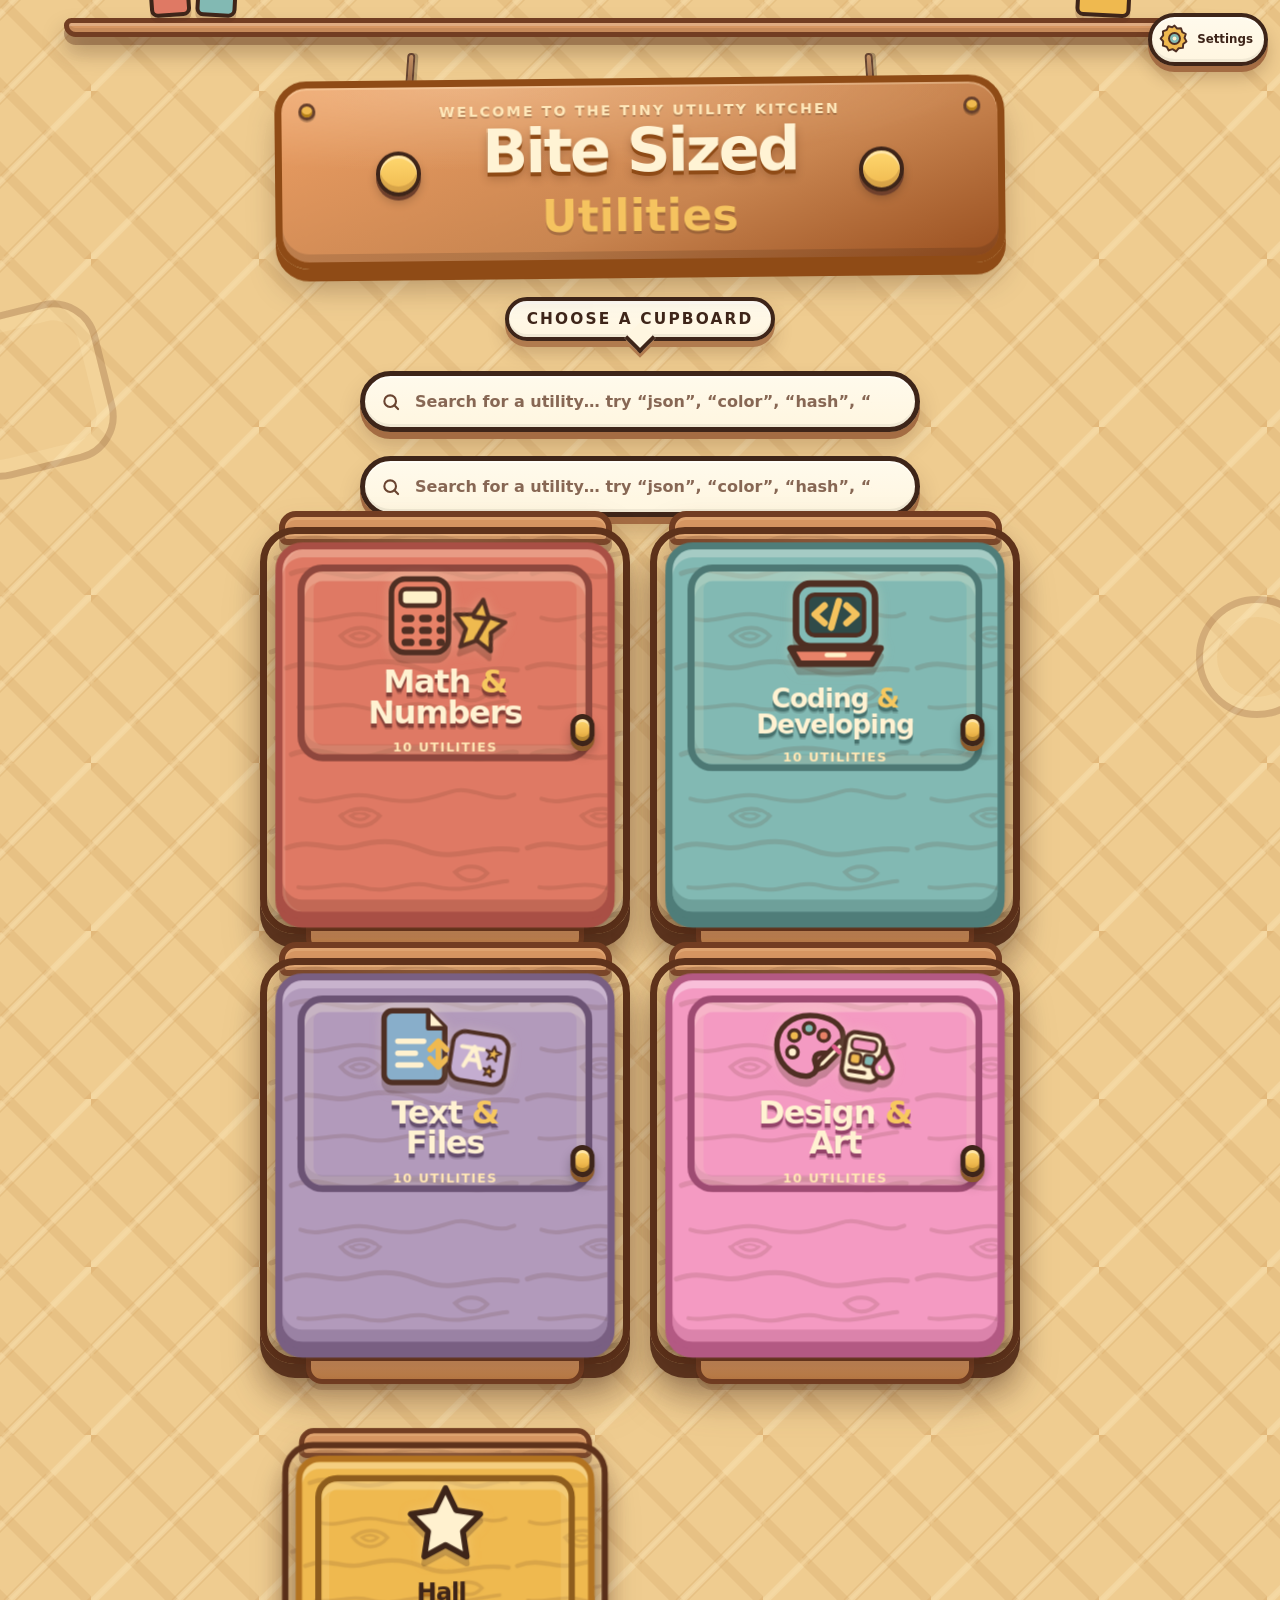
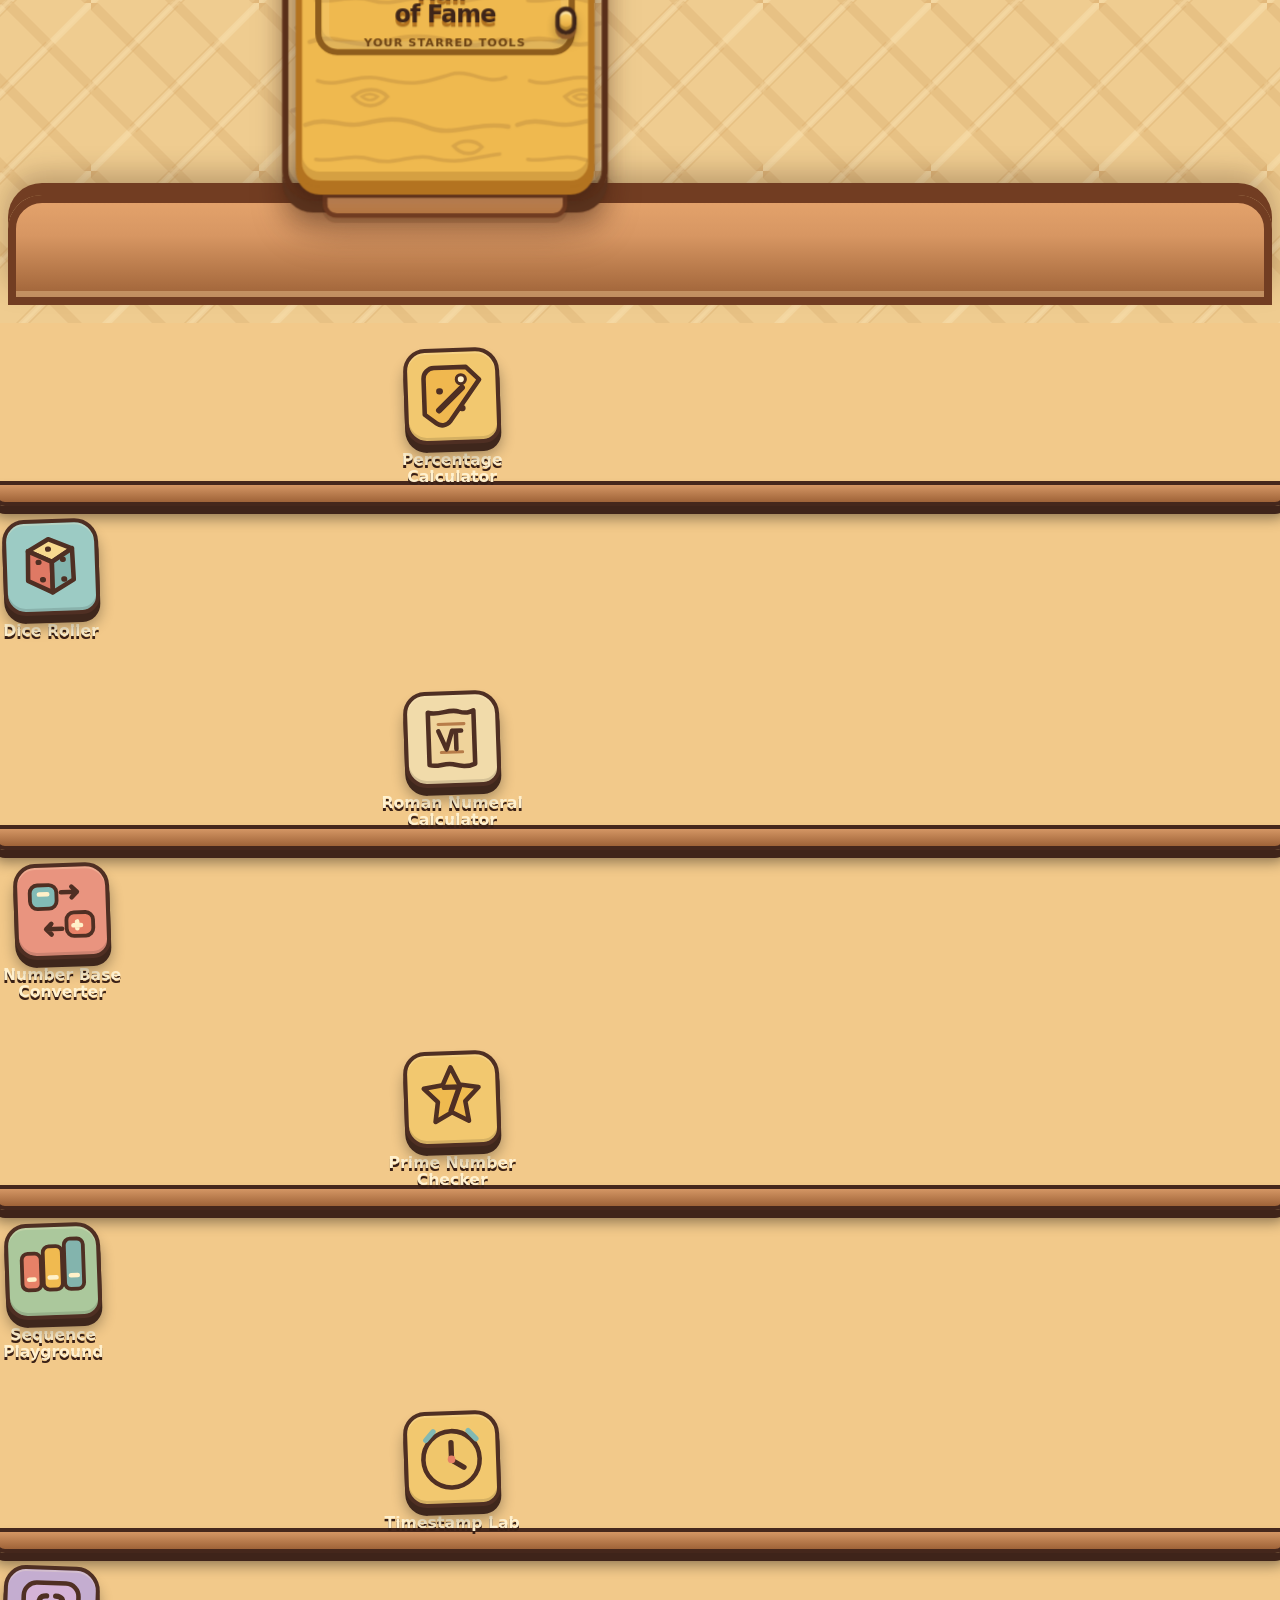
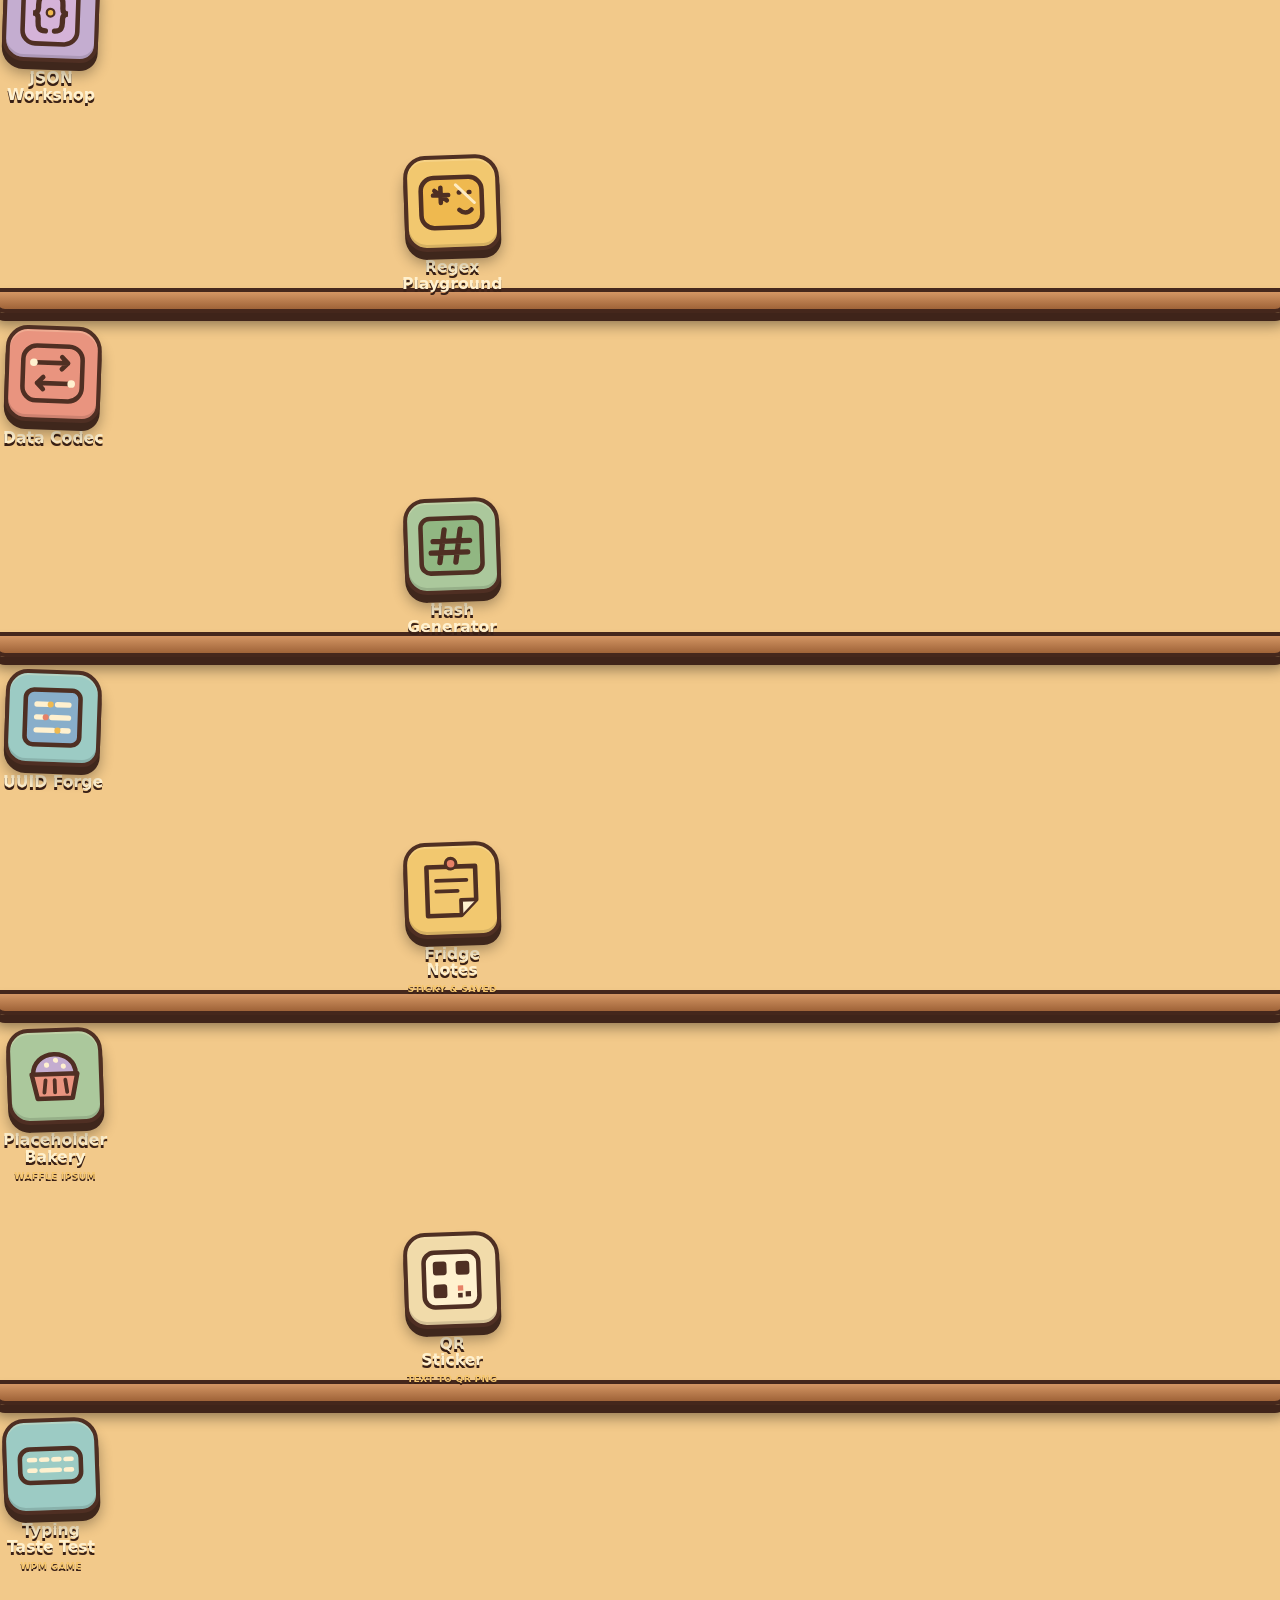
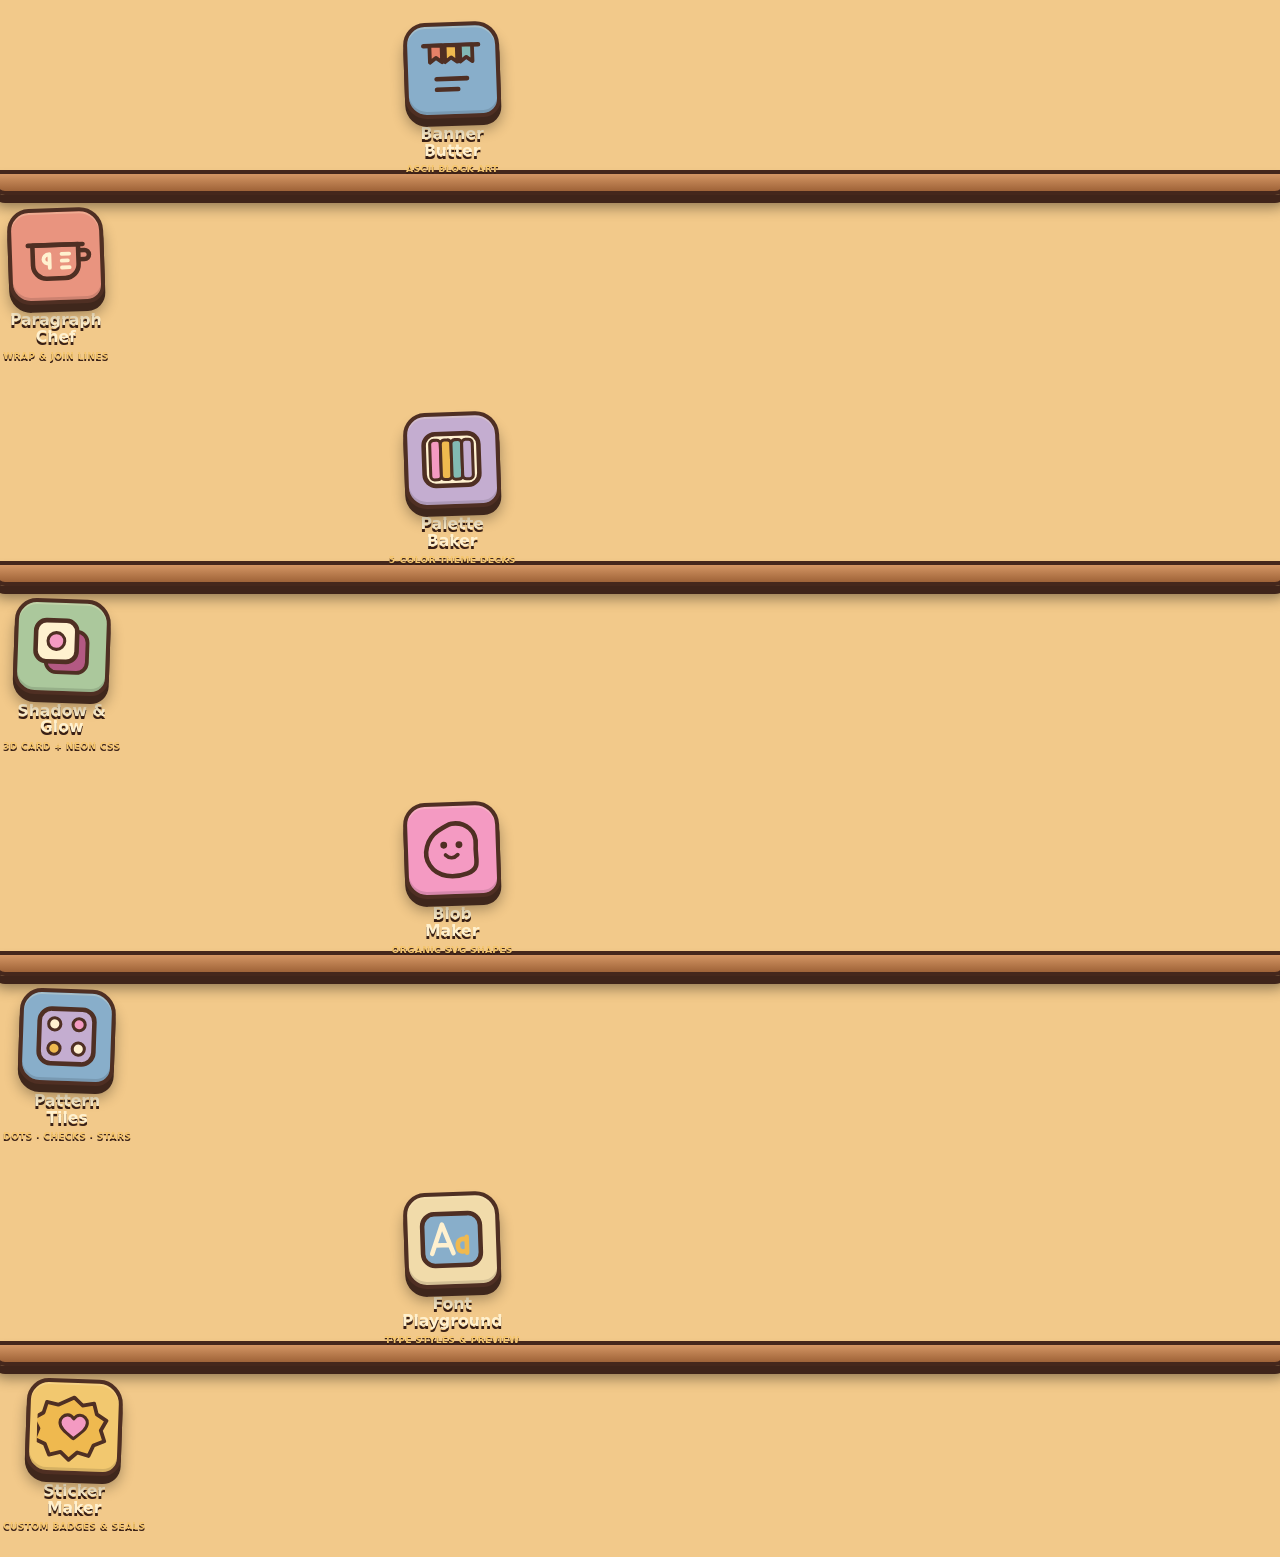
==== commit ac970016: "Add downloaded reference site" ====
--- a/mirror/index.html
+++ b/mirror/index.html
@@ -1096,7 +1096,7 @@
 <section class="open-category-cabinet hof-category-cabinet">
 <div aria-hidden="true" class="category-cabinet-crown"></div>
 <div class="category-cabinet-frame">
-<div class="category-cabinet-back" data-hof-back="1" id="hofCabinet"></div>
+<div class="category-cabinet-back" data-hof-back="1" id="hofCabinet"><div class="hof-empty"><div class="hof-empty-star">★</div><strong>No favorites yet</strong><p>Tap the ⋮ on any utility and pick "Add to Hall of Fame".</p></div></div>
 </div>
 </section>
 </main></div></body></html>
